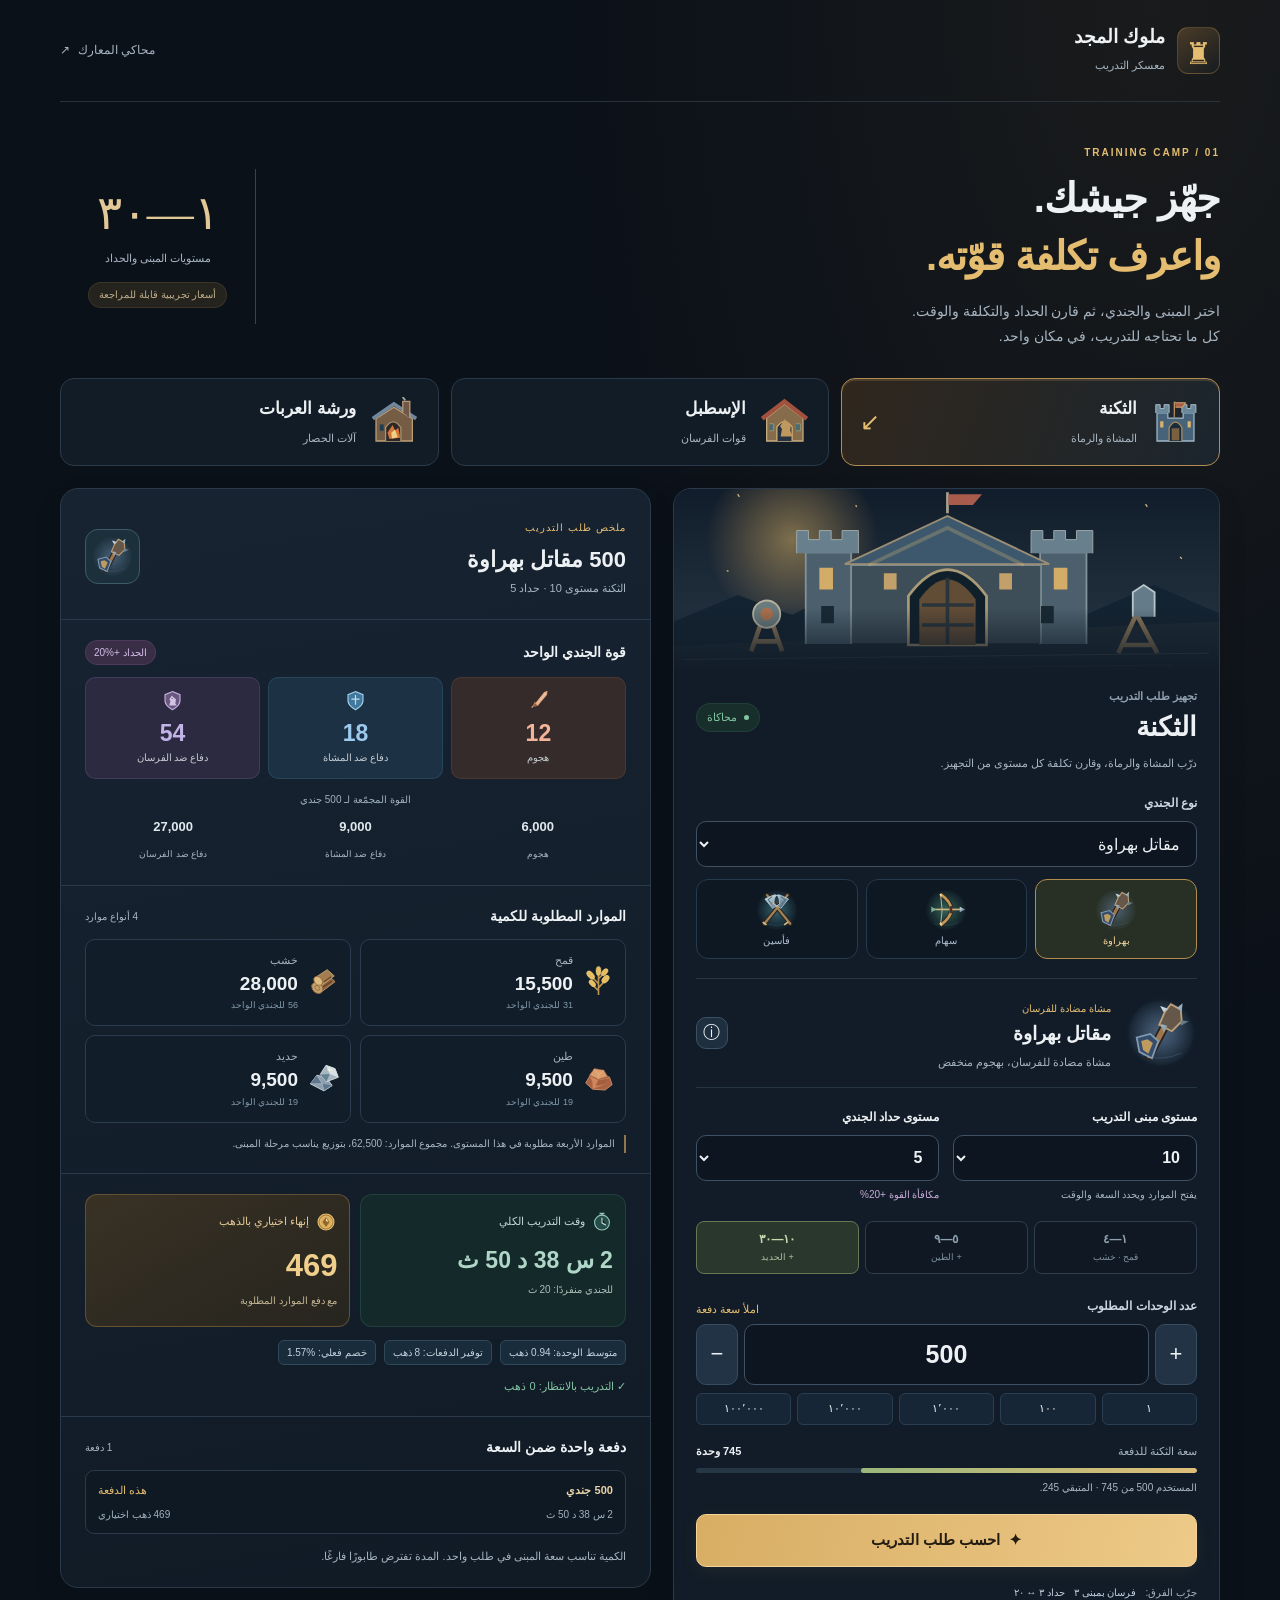
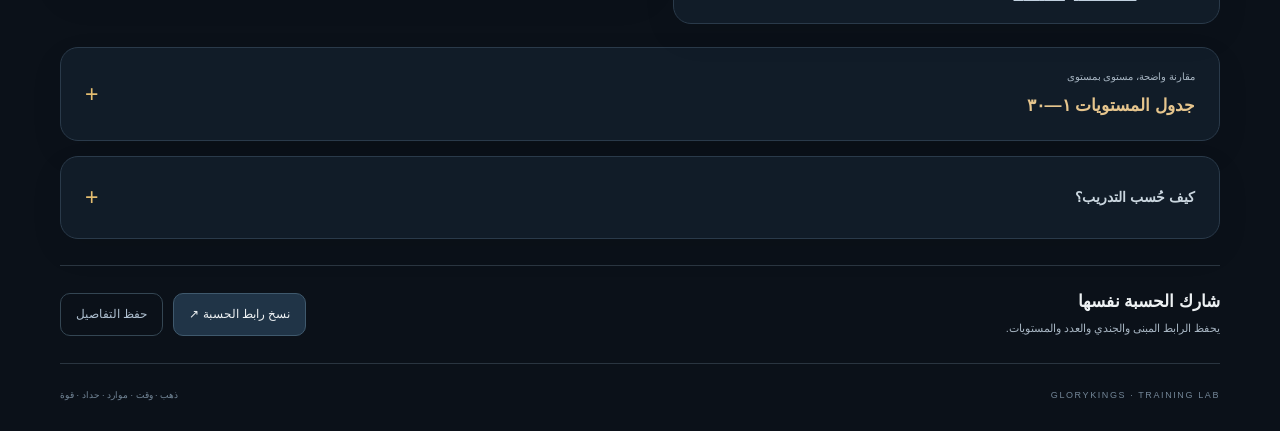
==== battle-simulator/training.html @ abd95b6d "feat(training): add standalone barracks stable and workshop simulator with resource eras" ====
<!doctype html>
<html lang="ar" dir="rtl">
<head>
<meta charset="utf-8">
<meta name="viewport" content="width=device-width, initial-scale=1, viewport-fit=cover">
<meta name="theme-color" content="#0b1119">
<meta name="description" content="محاكي تدريب ملوك المجد: الثكنة والإسطبل وورشة العربات، القوة والحداد والموارد والذهب والوقت والسعة من مستوى 1 إلى 30.">
<meta http-equiv="Content-Security-Policy" content="default-src 'self'; script-src 'self'; style-src 'self' 'unsafe-inline'; img-src 'self' data:; connect-src 'none'; object-src 'none'; base-uri 'none'; form-action 'none'">
<title>ملوك المجد | محاكي التدريب</title>
<link rel="stylesheet" href="training.css?v=20261118.t1">
</head>
<body>
<header class="topbar wrap"><a class="brand" href="./" aria-label="ملوك المجد، محاكي التدريب"><span class="brand-mark" aria-hidden="true">♜</span><span><b>ملوك المجد</b><small>معسكر التدريب</small></span></a><a class="battle-link" href="https://glorykings-battle-simulator.onrender.com/">محاكي المعارك <span aria-hidden="true">↗</span></a></header>
<main class="wrap">
<section class="intro"><div><p class="eyebrow">TRAINING CAMP / 01</p><h1>جهّز جيشك.<br><span>واعرف تكلفة قوّته.</span></h1><p class="intro-copy">اختر المبنى والجندي، ثم قارن الحداد والتكلفة والوقت.<br>كل ما تحتاجه للتدريب، في مكان واحد.</p></div><div class="intro-seal"><span>١—٣٠</span><small>مستويات المبنى والحداد</small><b class="proposal-badge">أسعار تجريبية قابلة للمراجعة</b></div></section>
<nav class="building-tabs" aria-label="مبنى التدريب"><button type="button" class="building-tab active" data-building="barracks" aria-pressed="true"><span class="building-icon" data-building-icon="barracks"></span><span><b>الثكنة</b><small>المشاة والرماة</small></span><span class="tab-arrow" aria-hidden="true">↙</span></button><button type="button" class="building-tab" data-building="stable" aria-pressed="false"><span class="building-icon" data-building-icon="stable"></span><span><b>الإسطبل</b><small>قوات الفرسان</small></span><span class="tab-arrow" aria-hidden="true">↙</span></button><button type="button" class="building-tab" data-building="workshop" aria-pressed="false"><span class="building-icon" data-building-icon="workshop"></span><span><b>ورشة العربات</b><small>آلات الحصار</small></span><span class="tab-arrow" aria-hidden="true">↙</span></button></nav>
<div class="training-layout">
<section class="panel setup-panel" aria-labelledby="setupTitle">
<div class="camp-scene" id="campScene" aria-hidden="true"></div>
<div class="panel-body"><div class="section-top"><div><p class="overline">تجهيز طلب التدريب</p><h2 id="setupTitle">الثكنة</h2></div><span class="camp-status"><i></i> محاكاة</span></div>
<p id="buildingNote" class="building-note"></p>
<label class="field-label" for="unitSelect">نوع الجندي</label><select id="unitSelect" aria-label="نوع الجندي"></select>
<div id="unitRoster" class="unit-roster" aria-label="وحدات المبنى"></div>
<div class="selected-unit"><div id="selectedUnitArt" class="unit-art"></div><div class="selected-unit-copy"><span id="unitCategory" class="unit-category"></span><h3 id="unitName"></h3><p id="unitRole"></p></div><button class="round-btn" id="unitDetails" type="button" aria-label="تفاصيل قوة الجندي">ⓘ</button></div>
<div class="level-inputs"><label>مستوى مبنى التدريب<select id="buildingLevel" aria-label="مستوى مبنى التدريب"></select><small>يفتح الموارد ويحدد السعة والوقت</small></label><label>مستوى حداد الجندي<select id="forgeLevel" aria-label="مستوى حداد الجندي"></select><small id="forgeBonusLabel">مكافأة القوة</small></label></div>
<div class="era-track" aria-label="مراحل موارد التدريب"><button type="button" data-level="4"><b>١—٤</b><span>قمح · خشب</span></button><button type="button" data-level="5"><b>٥—٩</b><span>+ الطين</span></button><button type="button" data-level="10"><b>١٠—٣٠</b><span>+ الحديد</span></button></div>
<div class="count-top"><label class="field-label" for="trainCount">عدد الوحدات المطلوب</label><button id="fillCapacity" class="text-btn" type="button">املأ سعة دفعة</button></div><div class="count-control"><button id="decreaseCount" type="button" aria-label="تقليل عدد الوحدات">−</button><input id="trainCount" type="text" inputmode="numeric" value="500" autocomplete="off" aria-label="عدد وحدات التدريب"><button id="increaseCount" type="button" aria-label="زيادة عدد الوحدات">+</button></div>
<div class="quantity-presets"><button type="button" data-count="1">١</button><button type="button" data-count="100">١٠٠</button><button type="button" data-count="1000">١٬٠٠٠</button><button type="button" data-count="10000">١٠٬٠٠٠</button><button type="button" data-count="100000">١٠٠٬٠٠٠</button></div>
<div class="capacity-summary" id="capacitySummary"></div>
<button id="calculateTraining" class="primary-btn" type="button"><span aria-hidden="true">✦</span> احسب طلب التدريب</button><p id="trainingError" class="error" role="alert" hidden></p>
<div class="try-row"><span>جرّب الفرق:</span><button id="cavalryExample" type="button">فرسان بمبنى ٣</button><button id="forgeExample" type="button">حداد ٣ ↔ ٢٠</button></div>
</div></section>
<section class="panel quote-panel" aria-label="نتيجة حسبة التدريب"><div id="quotePanel" aria-live="polite"></div></section>
</div>
<section class="panel levels-panel"><details id="allLevels"><summary><span><small>مقارنة واضحة، مستوى بمستوى</small><b>جدول المستويات ١—٣٠</b></span><span class="summary-plus" aria-hidden="true">+</span></summary><div class="level-content"><div class="level-settings"><label>محور المقارنة<select id="levelsAxis" aria-label="محور مقارنة المستويات"><option value="building">مستوى مبنى التدريب</option><option value="forge">مستوى حداد الجندي</option></select></label><p id="levelsContext"></p></div><p class="mini-note">افتح أي مستوى لتشاهد توزيع الموارد والقوة. العدد والنوع ثابتان للمقارنة.</p><div class="level-legend"><span>المستوى</span><span>الموارد الإجمالية</span><span>الذهب الاختياري</span></div><div id="levelsGrid"></div></div></details></section>
<section class="panel help-panel"><details><summary><span>كيف حُسب التدريب؟</span><span class="summary-plus" aria-hidden="true">+</span></summary><div class="help-content"><h3>الموارد تتبع مستوى المبنى</h3><p>مستويات ١–٤: قمح وخشب. مستويات ٥–٩: قمح وخشب وطين. مستويات ١٠–٣٠: الموارد الأربعة. ينطبق ذلك على كل القوات، بما فيها الفرسان وآلات الحصار.</p><p>الموارد التي لم تُفتح يُعاد توزيع قيمتها على الموارد المتاحة. لذلك فتح الطين أو الحديد يغيّر تركيبة التكلفة؛ ولا يجعل الجندي القديم مجانيًا في جزء من سعره.</p><h3>الحداد والقوة</h3><p>المستوى ١ هو الأساس. كل مستوى حداد تالٍ يضيف ٥ نقاط مئوية إلى الهجوم والدفاع. الموارد ترتفع بمعامل ٦٪ من الأساس، وجهد التدريب ٤٪ من الأساس لكل مستوى بعد الأول. قوة الهجوم والدفاع قيم منفصلة؛ لا نجمعها في رقم مضلل.</p><h3>الذهب والدفعات</h3><p>التدريب العادي لا يتطلب ذهبًا. الذهب المعروض لإنهاء المدة، مع دفع الموارد أيضًا. الخصم تدريجي داخل الدفعة: أول ١٠٠ بلا خصم، ثم ٢٪، ٥٪، ١٠٪، ١٥٪، وحتى ٢٠٪ في الشريحة الأخيرة. التقريب إلى أعلى يتم مرة لكل دفعة.</p><p>إذا تجاوز العدد سعة المبنى، تُقسم الكمية إلى دفعات متسلسلة. يحسب خصم كل دفعة بمفردها، ويجمع الوقت والذهب الفعلي لكل الدفعات. تقدير المدة يبدأ بطابور فارغ.</p><h3>السعة ومصدرها</h3><p>السعة هنا عدد الوحدات في دفعة التدريب، وليست الحد الأقصى لجيشك. استُخدم جدول المشروع السابق: أساس الثكنة ١٠٠، الإسطبل ١٥٠، الورشة ٧٥، بزيادة ×١٫٢٥ لكل مستوى مع حذف الكسر. تحتاج مطابقة مع بيانات اللعبة عند الاعتماد النهائي.</p><p>الإسطبل يُفتح عند قلعة ٣. شاشة الحسبة تفترض أن المبنى المختار متاح؛ مستوى مبنى التدريب نفسه هو الذي يحدد مواد هذا الطلب.</p><h3>حدود المقارنة</h3><p>هذا محاكي تدريب مستقل بأسعار تجريبية. لا يستهلك ذهبًا أو موارد فعلية، ولا يبدأ تدريبًا في حساب اللاعب. قوة الوحدات مأخوذة من نسخة محاكي المعارك الحالية.</p></div></details></section>
<section class="share-panel"><div><h2>شارك الحسبة نفسها</h2><p>يحفظ الرابط المبنى والجندي والعدد والمستويات.</p></div><div class="share-actions"><button id="shareTraining" type="button" class="secondary-btn">نسخ رابط الحسبة ↗</button><button id="downloadQuote" type="button" class="quiet-btn">حفظ التفاصيل</button></div><input id="shareOutput" type="text" readonly aria-label="رابط مشاركة حسبة التدريب" hidden></section>
</main>
<footer class="wrap footer"><span>GLORYKINGS · TRAINING LAB</span><span>ذهب · وقت · موارد · حداد · قوة</span></footer>
<dialog id="unitDialog" aria-labelledby="unitDialogTitle"><div class="dialog-head"><div><small>بطاقة القوة</small><h2 id="unitDialogTitle"></h2></div><button class="round-btn" data-close="unitDialog" aria-label="إغلاق تفاصيل الجندي">×</button></div><div id="unitDialogContent"></div></dialog>
<div id="toast" role="status" hidden></div><noscript>يلزم تفعيل JavaScript لتشغيل محاكي التدريب.</noscript>
<script type="module" src="training-ui.mjs?v=20261118.t1"></script>
</body></html>
---- battle-simulator/training.css ----
:root{color-scheme:dark;--bg:#0b1119;--panel:#111c28;--panel2:#162332;--line:#2a3a4a;--gold:#e4bd70;--gold2:#a57a3c;--text:#edf1f3;--muted:#a7b5c2;--green:#83c5a1;--red:#e99b85;--blue:#86b8e5;--purple:#c0a8e6;--radius:18px}*{box-sizing:border-box}html{scroll-behavior:smooth;scroll-padding-top:16px}body{margin:0;background:radial-gradient(ellipse at 90% 0,rgba(83,65,38,.2),transparent 36%),var(--bg);font-family:Tahoma,Arial,sans-serif;color:var(--text);font-size:15px;line-height:1.75;min-width:0}button,input,select{font:inherit}button,a,select,input{-webkit-tap-highlight-color:transparent}button{cursor:pointer}a{color:inherit;text-decoration:none}button{color:var(--text)}button:disabled{opacity:.45;cursor:default}button:focus-visible,a:focus-visible,summary:focus-visible{outline:2px solid var(--gold);outline-offset:4px}button,input,select{border-radius:10px}select,input{background:#0c1520;border:1px solid #405163;color:var(--text);min-height:46px;padding:8px 12px;max-width:100%;font-size:16px}select:focus,input:focus{outline:2px solid #cba56144;border-color:var(--gold)}input{font-variant-numeric:tabular-nums}select{width:100%;cursor:pointer}h1,h2,h3,p{margin:0}h1,h2,h3{line-height:1.45}bdi{font-variant-numeric:tabular-nums}svg{display:block;max-width:100%;height:auto}.wrap{width:min(1160px,calc(100% - 40px));margin-inline:auto}.topbar{display:flex;align-items:center;justify-content:space-between;padding-block:24px;border-bottom:1px solid #28323c;gap:12px}.brand{display:flex;align-items:center;gap:12px}.brand-mark{display:grid;place-items:center;width:43px;height:47px;border:1px solid #aa865259;background:linear-gradient(145deg,#4a3b27,#171c20);border-radius:11px;color:var(--gold);font-size:30px}.brand b{font-size:19px;display:block;line-height:1.4}.brand small{font-size:11px;color:var(--muted)}.battle-link{font-size:12px;color:var(--muted);display:flex;gap:8px;align-items:center}.battle-link:hover{color:var(--gold)}.intro{display:flex;justify-content:space-between;gap:30px;padding:42px 0 30px;align-items:center}.eyebrow,.overline{letter-spacing:2px;color:var(--gold);font-size:10px;font-weight:bold;direction:ltr;text-align:right}.intro h1{font-size:40px;font-weight:700;letter-spacing:-.9px;margin:8px 0 14px}.intro h1 span{color:var(--gold)}.intro-copy{font-size:14px;color:var(--muted)}.intro-seal{text-align:center;padding:16px 28px;border-inline-start:1px solid #4c402c}.intro-seal>span{display:block;font-size:47px;color:#e2c797;font-family:Georgia,serif;line-height:1.2}.intro-seal>small{display:block;color:var(--muted);font-size:11px;margin-top:8px}.proposal-badge{display:block;color:#bfac89;font-size:10px;font-weight:normal;background:#24231e;border:1px solid #66543b5c;border-radius:20px;padding:3px 10px;margin-top:14px}.building-tabs{display:grid;grid-template-columns:repeat(3,minmax(0,1fr));gap:12px;margin-bottom:22px}.building-tab{display:flex;text-align:right;align-items:center;gap:13px;padding:15px 18px;background:#111c27;border:1px solid var(--line);border-radius:14px;min-width:0;transition:background .15s,border-color .15s}.building-tab:hover{background:#1c2a37}.building-tab.active{background:linear-gradient(110deg,#30271d,#1b252e);border-color:#b18d52;box-shadow:inset 0 2px #c5a06330}.building-icon{width:51px;flex-shrink:0}.building-tab b{display:block;font-size:17px}.building-tab small{font-size:11px;color:var(--muted)}.tab-arrow{margin-inline-start:auto;color:var(--gold);font-size:24px;opacity:0}.active .tab-arrow{opacity:1}.training-layout{display:grid;grid-template-columns:minmax(0,1fr) minmax(0,1.08fr);gap:22px;align-items:start}.panel{border:1px solid var(--line);background:var(--panel);border-radius:var(--radius);overflow:hidden;min-width:0;box-shadow:0 12px 34px #00000012}.panel-body{padding:22px}.camp-scene{height:158px;position:relative;overflow:hidden;background:#182632}.camp-scene svg{width:100%;height:100%;object-fit:cover}.camp-scene:after{position:absolute;inset:0;content:'';background:linear-gradient(0deg,#111c28 0%,transparent 35%);pointer-events:none}.section-top{display:flex;align-items:center;justify-content:space-between;gap:10px;margin-top:-7px}.overline{direction:rtl;letter-spacing:0;font-size:11px;color:#91a0af}.section-top h2{font-size:27px;line-height:1.5}.camp-status{display:flex;align-items:center;gap:7px;font-size:11px;color:var(--green);background:#172e2b;border:1px solid #37625455;border-radius:20px;padding:4px 10px;white-space:nowrap}.camp-status i{width:5px;height:5px;border-radius:50%;background:var(--green)}.building-note{font-size:11px;color:var(--muted);margin:7px 0 20px}.field-label{display:block;font-size:12px;font-weight:bold;margin-bottom:7px;color:#cbd5df}.unit-roster{display:flex;gap:8px;flex-wrap:wrap;margin-top:12px}.unit-choice{flex:1;min-width:50px;background:#0e1823;border:1px solid #263a4c;padding:8px 6px;border-radius:12px;text-align:center}.unit-choice svg{height:44px;width:46px;margin:auto}.unit-choice span{font-size:10px;color:#adbdcc;display:block;white-space:nowrap}.unit-choice.active{background:#283026;border-color:#b28e4c}.unit-choice.active span{color:#f0d3a0}.selected-unit{display:flex;align-items:center;gap:14px;margin:19px 0;padding:15px 0;border-block:1px solid #263543}.unit-art{width:72px;flex-shrink:0;background:radial-gradient(circle,#38546b80,transparent 70%)}.selected-unit-copy{flex:1;min-width:0}.unit-category{font-size:10px;color:var(--gold)}.selected-unit h3{font-size:19px}.selected-unit p{font-size:11px;color:var(--muted);margin-top:5px}.round-btn{width:32px;height:32px;display:grid;place-items:center;padding:0;background:#1e3040;border:1px solid #3b5264;font-size:17px;flex-shrink:0}.level-inputs{display:grid;grid-template-columns:repeat(2,minmax(0,1fr));gap:14px}.level-inputs label{font-size:12px;font-weight:bold;min-width:0}.level-inputs select{margin-top:7px;font-weight:bold}.level-inputs small{display:block;font-size:10px;font-weight:normal;color:var(--muted);line-height:1.6;margin-top:6px}.level-inputs label:nth-child(2) small{color:#c9abd9}.era-track{display:grid;grid-template-columns:repeat(3,minmax(0,1fr));gap:6px;margin:18px 0 22px}.era-track button{border:1px solid #2c3d4b;background:#101923;padding:7px 3px;text-align:center;border-radius:8px}.era-track b{display:block;font-size:12px;color:#8ca0b0}.era-track span{display:block;font-size:9px;color:#7f93a3}.era-track .active{background:#29372d;border-color:#637955}.era-track .active b{color:#c4dbad}.era-track .active span{color:#abc3a2}.count-top{display:flex;align-items:center;justify-content:space-between;gap:7px}.text-btn{background:transparent;border:0;color:var(--gold);font-size:11px;padding:0}.count-control{display:grid;grid-template-columns:42px minmax(0,1fr) 42px;gap:6px;direction:ltr}.count-control button{background:#213345;border:1px solid #374d60;font-size:22px}.count-control input{text-align:center;font-size:25px;font-weight:bold;min-width:0;min-height:54px}.quantity-presets{display:grid;grid-template-columns:repeat(5,minmax(0,1fr));gap:6px;margin-top:8px}.quantity-presets button{background:#172637;border:1px solid #293e51;font-size:11px;padding:5px 2px;border-radius:6px}.capacity-summary{margin:17px 0 18px;font-size:11px;color:var(--muted)}.capacity-line{display:flex;align-items:center;justify-content:space-between;gap:10px;margin-bottom:7px}.capacity-line b{color:var(--text)}.capacity-bar{height:5px;background:#253644;border-radius:5px;overflow:hidden}.capacity-bar i{display:block;height:100%;background:linear-gradient(90deg,#9ab77c,#dfbe78);max-width:100%;border-radius:5px}.capacity-foot{font-size:10px;margin-top:6px;color:#a9b7c1}.capacity-foot.multi{color:#e6b47d}.primary-btn{background:linear-gradient(105deg,#d8ad64,#edca88);border:1px solid #f6d39a;color:#241c11;display:flex;align-items:center;justify-content:center;gap:9px;width:100%;padding:12px 10px;font-weight:bold;box-shadow:0 4px 18px #d5a85814}.primary-btn:hover{filter:brightness(1.08)}.try-row{display:flex;gap:9px;flex-wrap:wrap;font-size:10px;align-items:center;margin-top:17px;color:var(--muted)}.try-row button{background:transparent;border:0;color:#c1d0df;text-decoration:underline;text-underline-offset:4px;font-size:10px;padding:0}.error{border:1px solid #975140;background:#422b29;color:#ffc2ad;padding:10px;margin-top:14px;font-size:12px;border-radius:8px}.quote-panel{background:linear-gradient(170deg,#172331,#101b26)}.quote-heading{display:flex;align-items:center;justify-content:space-between;gap:12px;padding:24px 24px 20px;border-bottom:1px solid var(--line)}.quote-heading small{color:var(--gold);letter-spacing:1px;font-size:10px}.quote-heading h2{font-size:22px;margin:4px 0}.quote-heading p{font-size:11px;color:var(--muted)}.quote-number{display:grid;place-items:center;width:55px;height:55px;background:#1c303b;border:1px solid #3b5c67;border-radius:13px;flex-shrink:0}.quote-number svg{width:43px;height:43px}.quote-section{padding:20px 24px;border-bottom:1px solid var(--line)}.quote-section:last-child{border:0}.subheading{display:flex;justify-content:space-between;align-items:center;gap:10px;margin-bottom:12px}.subheading h3{font-size:14px}.subheading small{font-size:10px;color:var(--muted)}.forge-chip{font-size:10px;color:#d5bce9;border:1px solid #6f517f60;background:#392e45;padding:3px 8px;border-radius:20px;white-space:nowrap}.power-grid{display:grid;grid-template-columns:repeat(3,minmax(0,1fr));gap:8px}.power-tile{padding:11px 6px;border-radius:10px;text-align:center;background:#203041;border:1px solid #35506a55;min-width:0}.power-tile svg{width:23px;height:23px;margin:0 auto 5px}.power-tile.attack{background:#352b2a;border-color:#86564144;color:#f3b599}.power-tile.defense{background:#1c3143;border-color:#3c6d8b55;color:#9dcaed}.power-tile.cavalry{background:#2c2a40;border-color:#675e8b55;color:#c3b4e8}.power-tile strong{font-size:23px;display:block;line-height:1.4;word-break:normal;overflow-wrap:anywhere;direction:ltr}.power-tile span{font-size:10px;display:block;color:#c5cbd1}.power-total{display:grid;grid-template-columns:repeat(3,minmax(0,1fr));text-align:center;margin-top:8px;gap:6px}.power-total b{display:block;font-size:13px;color:#dfe8ec;direction:ltr;overflow-wrap:anywhere}.power-total span{font-size:9px;color:var(--muted)}.power-total-label{font-size:10px;text-align:center;color:#9fafbc;margin:12px 0 0}.resource-grid{display:grid;grid-template-columns:repeat(2,minmax(0,1fr));gap:9px}.resource-tile{display:flex;align-items:center;gap:9px;padding:11px 10px;background:#111d29;border:1px solid #2a3c4d;border-radius:10px;min-width:0}.resource-tile svg{width:33px;height:33px;flex-shrink:0}.resource-tile .resource-data{min-width:0;flex:1}.resource-tile span{font-size:11px;display:block;color:var(--muted)}.resource-tile strong{display:block;direction:ltr;text-align:right;font-size:19px;line-height:1.5;overflow-wrap:anywhere}.resource-tile small{display:block;color:#8399aa;font-size:9px}.era-note{font-size:10px;color:var(--muted);margin:12px 0 0;padding-inline-start:9px;border-inline-start:2px solid #92764d;line-height:1.8}.cost-highlight{display:grid;grid-template-columns:repeat(2,minmax(0,1fr));gap:10px}.time-cost,.gold-cost{padding:16px 12px;border-radius:12px;background:#142a2a;border:1px solid #3d6e6055;min-width:0}.gold-cost{background:linear-gradient(150deg,#393124,#26251f);border-color:#98774680}.cost-icon{display:flex;gap:6px;align-items:center;font-size:11px;color:#bfd6d1}.gold-cost .cost-icon{color:#e3c996}.cost-icon svg{width:22px;height:22px;flex-shrink:0}.cost-highlight strong{font-size:23px;display:block;line-height:1.4;margin:11px 0 5px;color:#b0d6c7;overflow-wrap:anywhere}.gold-cost strong{font-size:31px;color:#f0ce8b;direction:ltr;text-align:right}.cost-highlight small{display:block;font-size:10px;color:#aabbb5}.gold-cost small{color:#c4b695}.gold-explain{display:flex;gap:8px;flex-wrap:wrap;margin-top:13px;font-size:10px}.gold-explain span{background:#192c3b;border:1px solid #304958;padding:3px 8px;border-radius:6px;color:#c1d3dd}.free-line{font-size:11px;color:var(--green);margin-top:12px}.mini-note{font-size:11px;color:var(--muted);line-height:1.85}.batch-list{display:grid;gap:8px}.batch-row{display:grid;grid-template-columns:1fr auto;gap:6px 12px;padding:10px 12px;background:#0f1923;border:1px solid #2a3a4a;border-radius:9px;font-size:11px}.batch-row b{color:#e9d3a9}.batch-row .batch-meta{grid-column:1/-1;display:flex;justify-content:space-between;gap:10px;color:#9fb1bf;font-size:10px}.batch-number{color:var(--gold)}.empty-quote{padding:40px 20px;text-align:center;color:var(--muted)}.empty-quote strong{display:block;color:#eed4a1;font-size:18px;margin-bottom:10px}.levels-panel{margin-top:23px}details>summary{cursor:pointer;list-style:none;display:flex;align-items:center;justify-content:space-between;gap:12px;padding:20px 24px;font-weight:bold;font-size:16px}summary::-webkit-details-marker{display:none}summary small{display:block;color:var(--muted);font-size:10px;font-weight:normal;margin-bottom:5px}summary b{display:block;color:#e6c58d;font-size:17px}.summary-plus{font-size:23px;font-weight:normal;color:var(--gold)}details[open]>summary>.summary-plus{transform:rotate(45deg)}.level-content{padding:0 24px 24px}.level-settings{display:flex;gap:18px;align-items:center;padding:5px 0 15px}.level-settings label{font-size:11px;min-width:170px}.level-settings select{margin-top:6px}.level-settings p{font-size:11px;color:var(--muted);line-height:1.9}.level-legend{display:grid;grid-template-columns:1fr 1fr 1fr;font-size:10px;color:#a4b5c5;padding:16px 12px 8px;text-align:center}.level-legend span:first-child{text-align:right}.level-row{background:#0e1924;border:1px solid #273c50;border-radius:9px;margin-top:6px;overflow:hidden}.level-row.current-level{border-color:#957647;background:#222820}.level-row>summary{display:grid;grid-template-columns:1fr 1fr 1fr;padding:11px 12px;font-size:12px;gap:7px;text-align:center}.level-row>summary>span:first-child{text-align:right}.level-row .level-tag{display:inline-grid;place-items:center;width:28px;height:28px;background:#22374a;border:1px solid #34536a;border-radius:7px;font-size:12px;color:#d3e3ed;margin-inline-end:7px;direction:ltr}.level-row.current-level .level-tag{background:#51432e;border-color:#9a7a46;color:#f1d29b}.level-row .row-total{direction:ltr}.level-row .row-gold{color:var(--gold);direction:ltr}.level-row .level-mini{font-size:9px;color:var(--muted);font-weight:normal}.level-row-body{padding:0 12px 13px;border-top:1px solid #263c4b}.level-row-body .resource-grid{margin-top:12px;grid-template-columns:repeat(4,minmax(0,1fr));gap:6px}.level-row-body .resource-tile{display:block;text-align:center;padding:8px 3px}.level-row-body .resource-tile svg{width:23px;height:23px;margin:auto}.level-row-body .resource-tile strong{text-align:center;font-size:12px}.level-row-body .resource-tile span{font-size:9px}.level-row-body .resource-tile small{display:none}.row-facts{display:grid;grid-template-columns:repeat(2,minmax(0,1fr));gap:8px;margin-top:12px;font-size:10px;color:#a9bcc9}.row-facts b{display:block;color:#dde7ed;font-size:12px;overflow-wrap:anywhere}.row-power{display:flex;justify-content:space-between;gap:8px;font-size:10px;color:#c5cddd;padding-top:12px;margin-top:12px;border-top:1px solid #263b4b}.row-power b{color:#eacb96}.help-panel{margin-top:15px}.help-panel>details>summary{font-size:14px;color:#cad6df}.help-content{padding:0 24px 24px;display:grid;gap:8px}.help-content h3{font-size:13px;color:#e1c48f;margin-top:8px}.help-content p{font-size:12px;color:var(--muted);line-height:1.95}.share-panel{display:flex;align-items:center;justify-content:space-between;gap:18px;flex-wrap:wrap;margin-top:26px;padding:24px 0;border-block:1px solid #2a3540}.share-panel h2{font-size:17px}.share-panel p{font-size:11px;color:var(--muted);margin-top:5px}.share-actions{display:flex;gap:10px}.secondary-btn,.quiet-btn{background:#203447;border:1px solid #3f596d;font-size:12px;padding:10px 15px}.quiet-btn{background:transparent;color:#aebfcf;border-color:#344653}.share-panel input{width:100%;direction:ltr;font-size:12px}.footer{display:flex;justify-content:space-between;gap:20px;padding:24px 0 28px;color:#738697;font-size:9px}.footer span:first-child{letter-spacing:1.6px}dialog{background:#111e2c;color:var(--text);border:1px solid #476070;border-radius:18px;width:min(490px,calc(100% - 24px));padding:20px;max-height:calc(100dvh - 40px);overflow:auto}dialog::backdrop{background:#03070cbb;backdrop-filter:blur(5px)}.dialog-head{display:flex;justify-content:space-between;gap:12px;align-items:center;padding-bottom:16px;margin-bottom:18px;border-bottom:1px solid var(--line)}.dialog-head small{color:var(--gold);font-size:11px}.dialog-head h2{font-size:22px}.dialog-unit-art{width:110px;margin:0 auto 15px}.dialog-meta{text-align:center;color:var(--muted);font-size:12px;margin-bottom:15px}.dialog-stats{width:100%;border-collapse:collapse;font-size:12px;margin:15px 0}.dialog-stats th,.dialog-stats td{padding:9px 5px;border-bottom:1px solid #2c4052;text-align:center}.dialog-stats th:first-child,.dialog-stats td:first-child{text-align:right}.dialog-stats th{color:var(--gold);font-size:10px}.dialog-stats td{color:#e1e9ef}.dialog-explain{font-size:11px;color:var(--muted);line-height:1.9}.dialog-section-title{font-size:13px;color:#dfc48e;margin:18px 0 10px}#toast{position:fixed;bottom:22px;left:50%;transform:translateX(-50%);background:#e4c58c;color:#271f12;border:1px solid #ffe1ab;padding:10px 18px;border-radius:9px;box-shadow:0 8px 30px #0008;font-size:13px;z-index:20;max-width:calc(100% - 30px);text-align:center} [hidden]{display:none!important}@media(min-width:900px){.quote-panel{position:sticky;top:20px}.camp-scene{height:183px}.level-row-body .resource-grid{max-width:600px}.row-facts{grid-template-columns:repeat(4,minmax(0,1fr))}}@media(max-width:760px){.wrap{width:calc(100% - 28px)}.intro{padding-top:29px;gap:15px}.intro h1{font-size:32px}.intro-copy{font-size:12px}.intro-seal{padding:10px 14px}.intro-seal>span{font-size:35px}.intro-seal>small{font-size:9px}.proposal-badge{font-size:9px;max-width:145px}.building-tab{padding:12px 9px;gap:7px}.building-icon{width:36px}.building-tab b{font-size:13px}.building-tab small{font-size:9px}.tab-arrow{display:none}.building-tabs{gap:8px}.training-layout{gap:18px}.panel-body{padding:18px}.quote-heading,.quote-section{padding:18px}.quote-heading h2{font-size:20px}.cost-highlight strong{font-size:19px}.gold-cost strong{font-size:27px}.level-settings{align-items:start}.footer{font-size:8px}}@media(max-width:620px){.training-layout{grid-template-columns:1fr}.intro h1{font-size:31px}.intro-seal{display:none}.intro{padding-bottom:24px}.intro-copy br{display:none}.building-tabs{gap:6px}.building-tab{padding:10px 4px;display:block;text-align:center;border-radius:12px}.building-icon{display:block;width:45px;margin:0 auto 6px}.building-tab b{font-size:13px;white-space:nowrap}.building-tab small{font-size:9px}.topbar{padding-block:17px}.brand b{font-size:17px}.brand small{font-size:10px}.battle-link{font-size:10px;gap:4px}.brand-mark{width:36px;height:40px;font-size:26px}.brand{gap:9px}.camp-scene{height:135px}.section-top h2{font-size:25px}.unit-art{width:64px}.selected-unit h3{font-size:18px}.level-inputs{gap:10px}.quote-heading{padding:19px}.quote-section{padding:19px}.quote-heading h2{font-size:21px}.power-tile strong{font-size:24px}.resource-tile strong{font-size:21px}.cost-highlight strong{font-size:21px}.gold-cost strong{font-size:31px}.level-content{padding:0 14px 16px}details>summary{padding:18px}.level-settings{display:block}.level-settings p{margin-top:10px}.level-legend{font-size:9px}.level-row>summary{font-size:11px}.level-row .level-tag{margin-inline-end:4px;width:26px}.level-row .level-mini{font-size:8px}.share-panel{display:block;padding:20px 0}.share-actions{margin-top:15px}.share-actions button{flex:1;font-size:11px;padding:10px 6px}.share-panel input{margin-top:12px}.footer{display:block;text-align:center}.footer span{display:block;margin-bottom:6px}.help-content{padding:0 18px 18px}.help-content p{font-size:11px}.power-total b{font-size:12px}.resource-grid{gap:8px}}@media(max-width:350px){.wrap{width:calc(100% - 20px)}.panel-body,.quote-heading,.quote-section{padding:15px}.intro h1{font-size:29px}.building-tab b{font-size:12px}.building-tab small{font-size:8px}.unit-choice svg{height:37px;width:40px}.unit-choice span{font-size:9px}.unit-roster{gap:5px}.selected-unit{gap:9px}.selected-unit h3{font-size:16px}.selected-unit p{font-size:10px}.unit-art{width:55px}.level-inputs label{font-size:11px}.count-top .field-label{font-size:11px}.resource-tile{padding:9px 7px;gap:7px}.resource-tile svg{width:27px;height:27px}.resource-tile strong{font-size:18px}.power-tile strong{font-size:21px}.power-tile span{font-size:9px}.cost-highlight{gap:7px}.time-cost,.gold-cost{padding:12px 9px}.cost-icon{font-size:10px}.cost-highlight strong{font-size:18px}.gold-cost strong{font-size:27px}.level-row-body .resource-grid{gap:4px}.level-row-body .resource-tile strong{font-size:10px}.row-power{font-size:9px}.batch-row{font-size:10px}.brand b{font-size:15px}.battle-link{font-size:9px}}@media(prefers-reduced-motion:reduce){html{scroll-behavior:auto}*{transition:none!important}}@media print{body{background:#fff;color:#111}.topbar,.intro,.building-tabs,.setup-panel,.levels-panel,.help-panel,.share-panel,.footer{display:none}.training-layout{display:block}.panel,.quote-panel{background:#fff;border:1px solid #ddd;box-shadow:none}.quote-panel{position:static}.quote-section,.quote-heading{color:#111}.power-tile,.resource-tile,.time-cost,.gold-cost{background:#fafafa;color:#111;border-color:#ddd}.power-tile strong,.resource-tile strong,.cost-highlight strong,.power-total b{color:#111}.wrap{width:100%}}
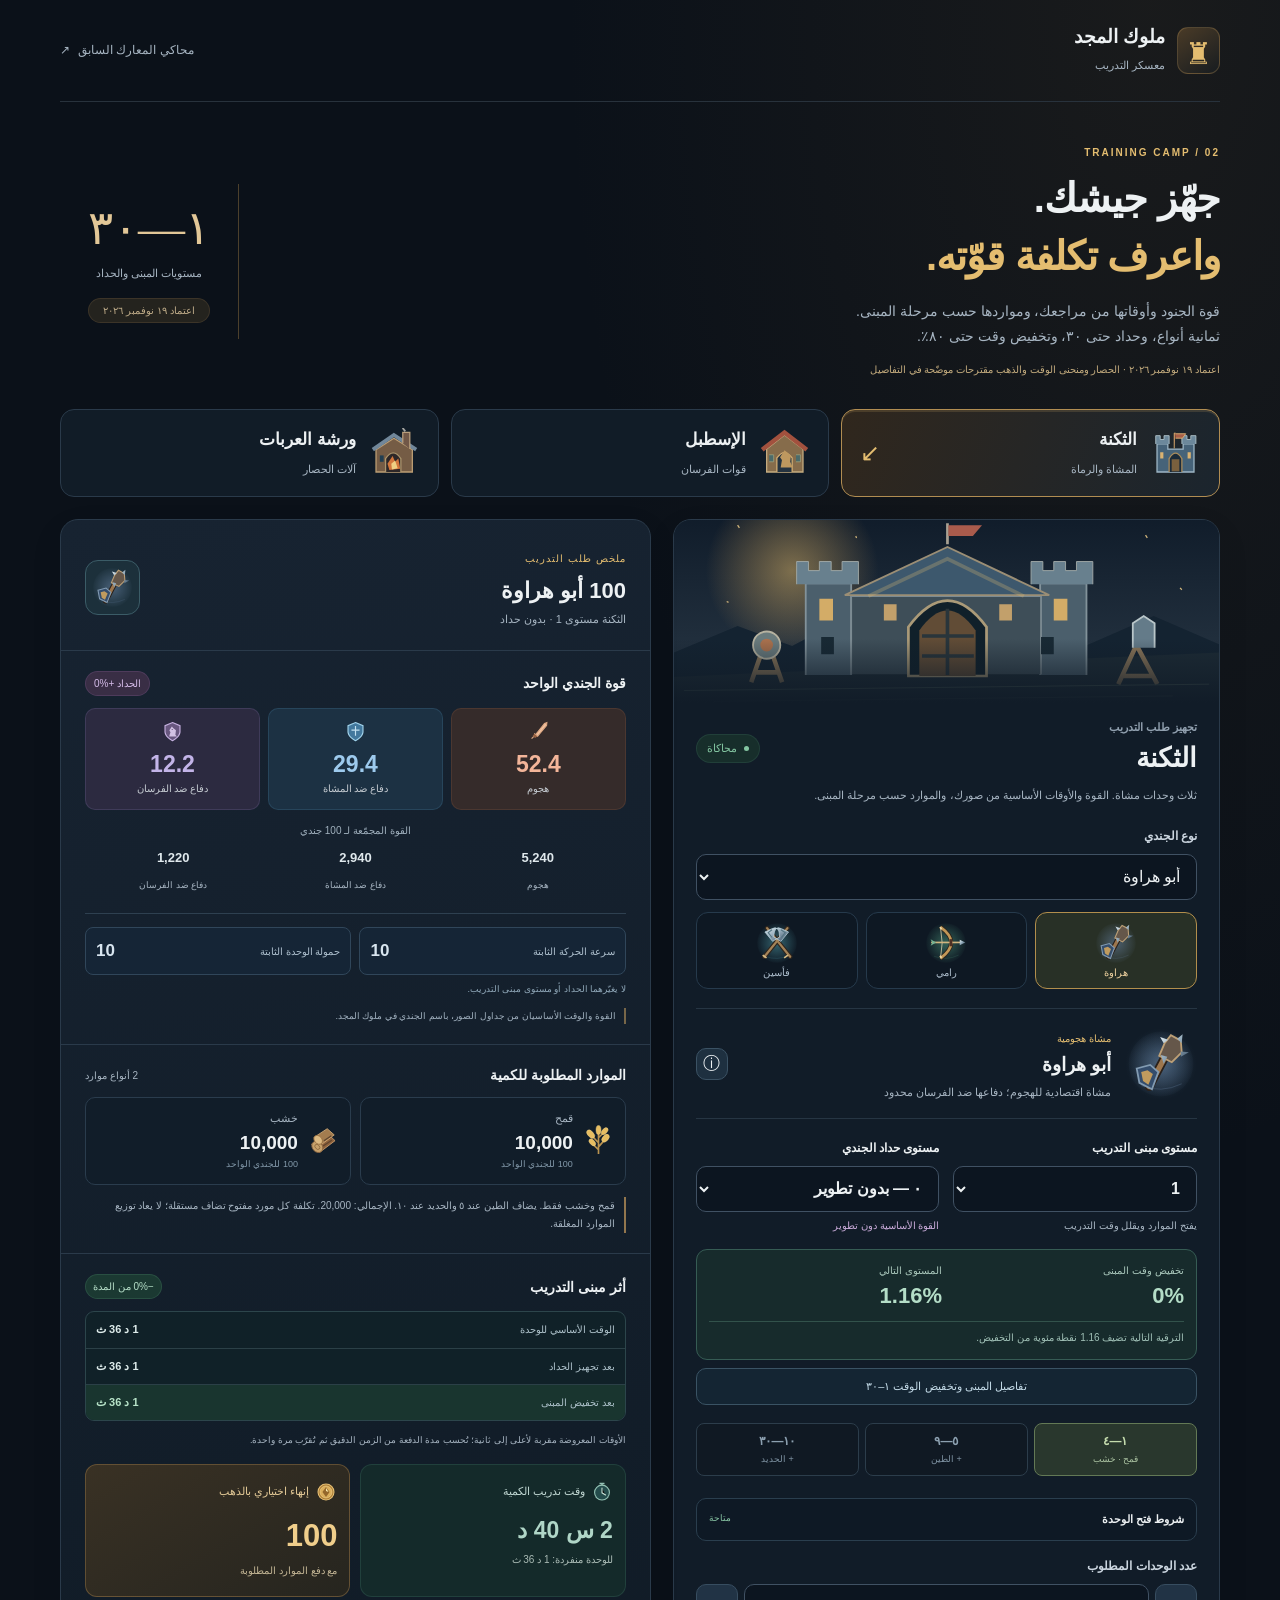
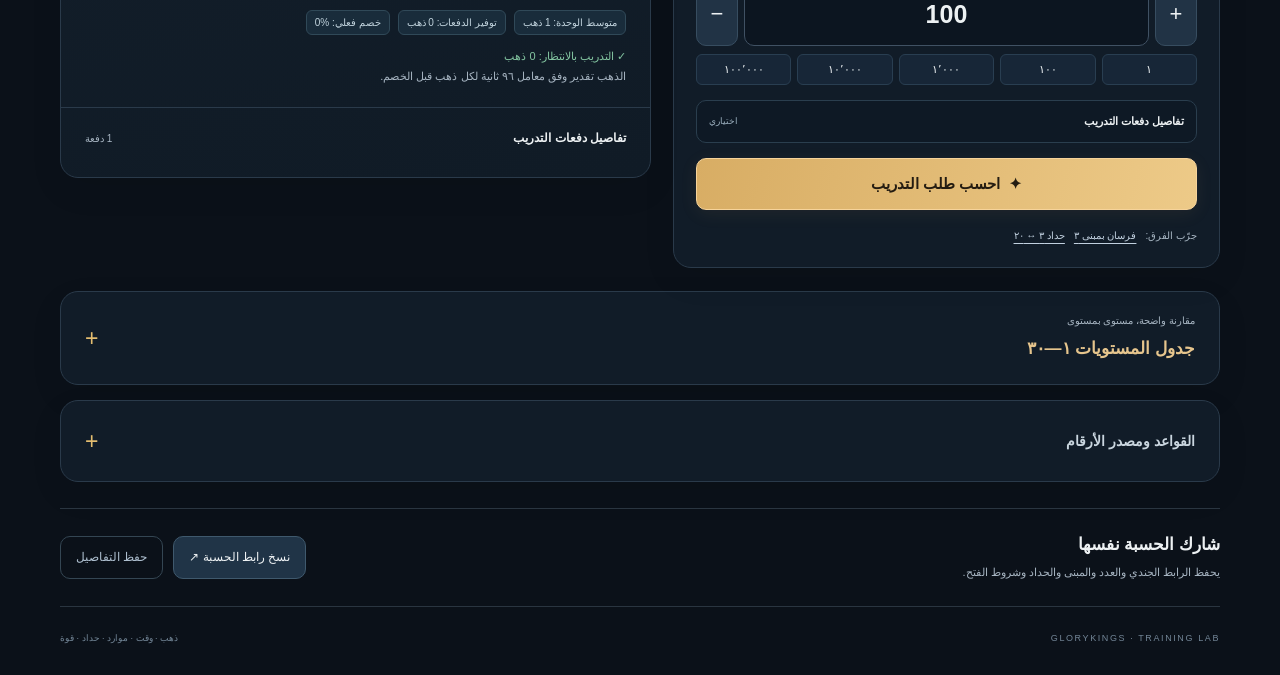
==== commit e4385aee: "feat(training): apply approved eight-unit roster resource gates and 80 percent timing curve" ====
--- a/battle-simulator/training.html
+++ b/battle-simulator/training.html
@@ -7,12 +7,12 @@
 <meta name="description" content="محاكي تدريب ملوك المجد: الثكنة والإسطبل وورشة العربات، القوة والحداد والموارد والذهب والوقت والسعة من مستوى 1 إلى 30.">
 <meta http-equiv="Content-Security-Policy" content="default-src 'self'; script-src 'self'; style-src 'self' 'unsafe-inline'; img-src 'self' data:; connect-src 'none'; object-src 'none'; base-uri 'none'; form-action 'none'">
 <title>ملوك المجد | محاكي التدريب</title>
-<link rel="stylesheet" href="training.css?v=20261118.t1">
+<link rel="stylesheet" href="training.css?v=20261119.t2">
 </head>
 <body>
-<header class="topbar wrap"><a class="brand" href="./" aria-label="ملوك المجد، محاكي التدريب"><span class="brand-mark" aria-hidden="true">♜</span><span><b>ملوك المجد</b><small>معسكر التدريب</small></span></a><a class="battle-link" href="https://glorykings-battle-simulator.onrender.com/">محاكي المعارك <span aria-hidden="true">↗</span></a></header>
+<header class="topbar wrap"><a class="brand" href="./" aria-label="ملوك المجد، محاكي التدريب"><span class="brand-mark" aria-hidden="true">♜</span><span><b>ملوك المجد</b><small>معسكر التدريب</small></span></a><a class="battle-link" href="https://glorykings-battle-simulator.onrender.com/">محاكي المعارك السابق <span aria-hidden="true">↗</span></a></header>
 <main class="wrap">
-<section class="intro"><div><p class="eyebrow">TRAINING CAMP / 01</p><h1>جهّز جيشك.<br><span>واعرف تكلفة قوّته.</span></h1><p class="intro-copy">اختر المبنى والجندي، ثم قارن الحداد والتكلفة والوقت.<br>كل ما تحتاجه للتدريب، في مكان واحد.</p></div><div class="intro-seal"><span>١—٣٠</span><small>مستويات المبنى والحداد</small><b class="proposal-badge">أسعار تجريبية قابلة للمراجعة</b></div></section>
+<section class="intro"><div><p class="eyebrow">TRAINING CAMP / 02</p><h1>جهّز جيشك.<br><span>واعرف تكلفة قوّته.</span></h1><p class="intro-copy">قوة الجنود وأوقاتها من مراجعك، ومواردها حسب مرحلة المبنى.<br>ثمانية أنواع، وحداد حتى ٣٠، وتخفيض وقت حتى ٨٠٪.</p><p class="release-note">اعتماد ١٩ نوفمبر ٢٠٢٦ · الحصار ومنحنى الوقت والذهب مقترحات موضّحة في التفاصيل</p></div><div class="intro-seal"><span>١—٣٠</span><small>مستويات المبنى والحداد</small><b class="proposal-badge">اعتماد ١٩ نوفمبر ٢٠٢٦</b></div></section>
 <nav class="building-tabs" aria-label="مبنى التدريب"><button type="button" class="building-tab active" data-building="barracks" aria-pressed="true"><span class="building-icon" data-building-icon="barracks"></span><span><b>الثكنة</b><small>المشاة والرماة</small></span><span class="tab-arrow" aria-hidden="true">↙</span></button><button type="button" class="building-tab" data-building="stable" aria-pressed="false"><span class="building-icon" data-building-icon="stable"></span><span><b>الإسطبل</b><small>قوات الفرسان</small></span><span class="tab-arrow" aria-hidden="true">↙</span></button><button type="button" class="building-tab" data-building="workshop" aria-pressed="false"><span class="building-icon" data-building-icon="workshop"></span><span><b>ورشة العربات</b><small>آلات الحصار</small></span><span class="tab-arrow" aria-hidden="true">↙</span></button></nav>
 <div class="training-layout">
 <section class="panel setup-panel" aria-labelledby="setupTitle">
@@ -21,23 +21,25 @@
 <p id="buildingNote" class="building-note"></p>
 <label class="field-label" for="unitSelect">نوع الجندي</label><select id="unitSelect" aria-label="نوع الجندي"></select>
 <div id="unitRoster" class="unit-roster" aria-label="وحدات المبنى"></div>
-<div class="selected-unit"><div id="selectedUnitArt" class="unit-art"></div><div class="selected-unit-copy"><span id="unitCategory" class="unit-category"></span><h3 id="unitName"></h3><p id="unitRole"></p></div><button class="round-btn" id="unitDetails" type="button" aria-label="تفاصيل قوة الجندي">ⓘ</button></div>
-<div class="level-inputs"><label>مستوى مبنى التدريب<select id="buildingLevel" aria-label="مستوى مبنى التدريب"></select><small>يفتح الموارد ويحدد السعة والوقت</small></label><label>مستوى حداد الجندي<select id="forgeLevel" aria-label="مستوى حداد الجندي"></select><small id="forgeBonusLabel">مكافأة القوة</small></label></div>
+<div class="selected-unit"><button id="selectedUnitArt" class="unit-art art-button" type="button" aria-label="فتح بطاقة الجندي"></button><div class="selected-unit-copy"><span id="unitCategory" class="unit-category"></span><h3 id="unitName"></h3><p id="unitRole"></p></div><button class="round-btn" id="unitDetails" type="button" aria-label="تفاصيل قوة الجندي">ⓘ</button></div>
+<div class="level-inputs"><label>مستوى مبنى التدريب<select id="buildingLevel" aria-label="مستوى مبنى التدريب"></select><small>يفتح الموارد ويقلل وقت التدريب</small></label><label>مستوى حداد الجندي<select id="forgeLevel" aria-label="مستوى حداد الجندي"></select><small id="forgeBonusLabel">مكافأة القوة</small></label></div><div id="buildingTimeSummary" class="building-time-summary"></div><button id="buildingDetails" class="building-detail-btn" type="button">تفاصيل المبنى وتخفيض الوقت ١–٣٠</button>
 <div class="era-track" aria-label="مراحل موارد التدريب"><button type="button" data-level="4"><b>١—٤</b><span>قمح · خشب</span></button><button type="button" data-level="5"><b>٥—٩</b><span>+ الطين</span></button><button type="button" data-level="10"><b>١٠—٣٠</b><span>+ الحديد</span></button></div>
-<div class="count-top"><label class="field-label" for="trainCount">عدد الوحدات المطلوب</label><button id="fillCapacity" class="text-btn" type="button">املأ سعة دفعة</button></div><div class="count-control"><button id="decreaseCount" type="button" aria-label="تقليل عدد الوحدات">−</button><input id="trainCount" type="text" inputmode="numeric" value="500" autocomplete="off" aria-label="عدد وحدات التدريب"><button id="increaseCount" type="button" aria-label="زيادة عدد الوحدات">+</button></div>
+<details class="unlock-options"><summary>شروط فتح الوحدة <span id="unlockSummary"></span></summary><div class="unlock-options-body"><div class="level-inputs"><label>مستوى القلعة<select id="castleLevel" aria-label="مستوى القلعة"></select></label><label>مستوى قصر الأبطال<select id="heroPalaceLevel" aria-label="مستوى قصر الأبطال"></select></label></div><p class="mini-note">فتح الوحدة منفصل عن مرحلة موارد مبنى التدريب. يمكن معاينة تكلفة الوحدة المغلقة دون اعتبارها متاحة للتدريب.</p><div id="unlockStatus"></div></div></details>
+<div class="count-top"><label class="field-label" for="trainCount">عدد الوحدات المطلوب</label></div><div class="count-control"><button id="decreaseCount" type="button" aria-label="تقليل عدد الوحدات">−</button><input id="trainCount" type="text" inputmode="numeric" value="500" autocomplete="off" aria-label="عدد وحدات التدريب"><button id="increaseCount" type="button" aria-label="زيادة عدد الوحدات">+</button></div>
 <div class="quantity-presets"><button type="button" data-count="1">١</button><button type="button" data-count="100">١٠٠</button><button type="button" data-count="1000">١٬٠٠٠</button><button type="button" data-count="10000">١٠٬٠٠٠</button><button type="button" data-count="100000">١٠٠٬٠٠٠</button></div>
-<div class="capacity-summary" id="capacitySummary"></div>
+<details class="capacity-options"><summary>تفاصيل دفعات التدريب <span>اختياري</span></summary><div class="capacity-summary" id="capacitySummary"></div><button id="fillCapacity" class="text-btn" type="button">املأ سعة دفعة</button><p class="mini-note">سعة طابور المحاكي السابقة؛ لا نستخدم سعة السكان أو صيانة القمح الموجودة في الصور.</p></details>
 <button id="calculateTraining" class="primary-btn" type="button"><span aria-hidden="true">✦</span> احسب طلب التدريب</button><p id="trainingError" class="error" role="alert" hidden></p>
 <div class="try-row"><span>جرّب الفرق:</span><button id="cavalryExample" type="button">فرسان بمبنى ٣</button><button id="forgeExample" type="button">حداد ٣ ↔ ٢٠</button></div>
 </div></section>
 <section class="panel quote-panel" aria-label="نتيجة حسبة التدريب"><div id="quotePanel" aria-live="polite"></div></section>
 </div>
 <section class="panel levels-panel"><details id="allLevels"><summary><span><small>مقارنة واضحة، مستوى بمستوى</small><b>جدول المستويات ١—٣٠</b></span><span class="summary-plus" aria-hidden="true">+</span></summary><div class="level-content"><div class="level-settings"><label>محور المقارنة<select id="levelsAxis" aria-label="محور مقارنة المستويات"><option value="building">مستوى مبنى التدريب</option><option value="forge">مستوى حداد الجندي</option></select></label><p id="levelsContext"></p></div><p class="mini-note">افتح أي مستوى لتشاهد توزيع الموارد والقوة. العدد والنوع ثابتان للمقارنة.</p><div class="level-legend"><span>المستوى</span><span>الموارد الإجمالية</span><span>الذهب الاختياري</span></div><div id="levelsGrid"></div></div></details></section>
-<section class="panel help-panel"><details><summary><span>كيف حُسب التدريب؟</span><span class="summary-plus" aria-hidden="true">+</span></summary><div class="help-content"><h3>الموارد تتبع مستوى المبنى</h3><p>مستويات ١–٤: قمح وخشب. مستويات ٥–٩: قمح وخشب وطين. مستويات ١٠–٣٠: الموارد الأربعة. ينطبق ذلك على كل القوات، بما فيها الفرسان وآلات الحصار.</p><p>الموارد التي لم تُفتح يُعاد توزيع قيمتها على الموارد المتاحة. لذلك فتح الطين أو الحديد يغيّر تركيبة التكلفة؛ ولا يجعل الجندي القديم مجانيًا في جزء من سعره.</p><h3>الحداد والقوة</h3><p>المستوى ١ هو الأساس. كل مستوى حداد تالٍ يضيف ٥ نقاط مئوية إلى الهجوم والدفاع. الموارد ترتفع بمعامل ٦٪ من الأساس، وجهد التدريب ٤٪ من الأساس لكل مستوى بعد الأول. قوة الهجوم والدفاع قيم منفصلة؛ لا نجمعها في رقم مضلل.</p><h3>الذهب والدفعات</h3><p>التدريب العادي لا يتطلب ذهبًا. الذهب المعروض لإنهاء المدة، مع دفع الموارد أيضًا. الخصم تدريجي داخل الدفعة: أول ١٠٠ بلا خصم، ثم ٢٪، ٥٪، ١٠٪، ١٥٪، وحتى ٢٠٪ في الشريحة الأخيرة. التقريب إلى أعلى يتم مرة لكل دفعة.</p><p>إذا تجاوز العدد سعة المبنى، تُقسم الكمية إلى دفعات متسلسلة. يحسب خصم كل دفعة بمفردها، ويجمع الوقت والذهب الفعلي لكل الدفعات. تقدير المدة يبدأ بطابور فارغ.</p><h3>السعة ومصدرها</h3><p>السعة هنا عدد الوحدات في دفعة التدريب، وليست الحد الأقصى لجيشك. استُخدم جدول المشروع السابق: أساس الثكنة ١٠٠، الإسطبل ١٥٠، الورشة ٧٥، بزيادة ×١٫٢٥ لكل مستوى مع حذف الكسر. تحتاج مطابقة مع بيانات اللعبة عند الاعتماد النهائي.</p><p>الإسطبل يُفتح عند قلعة ٣. شاشة الحسبة تفترض أن المبنى المختار متاح؛ مستوى مبنى التدريب نفسه هو الذي يحدد مواد هذا الطلب.</p><h3>حدود المقارنة</h3><p>هذا محاكي تدريب مستقل بأسعار تجريبية. لا يستهلك ذهبًا أو موارد فعلية، ولا يبدأ تدريبًا في حساب اللاعب. قوة الوحدات مأخوذة من نسخة محاكي المعارك الحالية.</p></div></details></section>
-<section class="share-panel"><div><h2>شارك الحسبة نفسها</h2><p>يحفظ الرابط المبنى والجندي والعدد والمستويات.</p></div><div class="share-actions"><button id="shareTraining" type="button" class="secondary-btn">نسخ رابط الحسبة ↗</button><button id="downloadQuote" type="button" class="quiet-btn">حفظ التفاصيل</button></div><input id="shareOutput" type="text" readonly aria-label="رابط مشاركة حسبة التدريب" hidden></section>
+<section class="panel help-panel"><details><summary><span>القواعد ومصدر الأرقام</span><span class="summary-plus" aria-hidden="true">+</span></summary><div class="help-content"><h3>تكلفة الموارد تتراكم عند فتحها</h3><p>مبنى ١–٤: قمح وخشب. مبنى ٥–٩: يضاف الطين. مبنى ١٠–٣٠: يضاف الحديد. القمح والخشب لا ينقصان عند فتح مورد جديد؛ السعر المحدد لكل منهما مستقل.</p><p>قراءة الأرقام: «١٠٠ قمح وخشب» تعني ١٠٠ قمح و١٠٠ خشب. قاعدة الحديد عند ١٠ مطبقة على الجميع، بما فيها فارس الجمل؛ ذكر الحديد عند فتحه في ٧ يتعارض معها، لذلك تبقى قاعدة الموارد العامة هي المستخدمة.</p><h3>الحداد: بدون تطوير ثم ١–٣٠</h3><p>القوة والأوقات الموجودة في الصور هي الأساس بدون حداد. مستوى ١ يعطي +٥٪، ومستوى ٢ +١٠٪، وحتى +١٥٠٪ عند ٣٠. كل مستوى يزيد تجهيز الموارد ٦٪ وجهد التدريب ٤٪ من الأساس؛ هذان المعاملان من مقترح الموازنة السابق.</p><h3>تخفيض مدة التدريب</h3><p>مستوى المبنى ١ لا يخفض الوقت. يرتفع التخفيض تدريجيًا حتى ٨٠٪ عند ٣٠؛ أي تبقى ٢٠٪ من المدة بعد أثر الحداد. الزيادة في التخفيض تكبر مع كل مستوى. تفاصيل كل مبنى تعرض جدول الثلاثين مستوى والوقت الفعلي.</p><p class="formula-note" dir="ltr">x = (L − 1) / 29 · reduction = 0.80 × (0.40x + 0.60x²)</p><h3>الحركة والحمولة ثابتتان</h3><p>المشاة: سرعة ١٠ وحمولة ١٠. الفرسان: سرعة ٢٠ وحمولة ٢٠. الحصار: سرعة ٣ وحمولة ٣٠. الحداد ومستوى المبنى لا يغيّران هذه القيم. لم يحدد المرجع وحدة قياس السرعة؛ نعرض قيمة اللعبة كما هي.</p><h3>الفتح والمباني</h3><p>فارس العرب يتطلب قصر الأبطال ٣، وفارس الجمل ٧، وسلاح الفرسان ١٠. ورشة العربات تفتح عند قلعة ١٠، وهي قراءة سياقية لمستوى الفتح المذكور. مورد الطلب يتبع مستوى مبنى التدريب نفسه، لا مستوى قصر الأبطال. أسعار المستوى المنخفض للوحدة المتقدمة هي معاينة للتكلفة عند ذلك المبنى.</p><h3>الذهب والدفعات</h3><p>التدريب بالانتظار: صفر ذهب مع دفع الموارد. الإنهاء بالذهب اختياري ويحتفظ بمتطلبات الموارد. التحويل المقترح: ٩٦ ثانية عمل = ذهب واحد قبل الخصم؛ فيبقى أبو هراوة الأساسي بمبنى ١ بسعر ذهب واحد.</p><p>خصم هامشي داخل كل دفعة: أول ١٠٠ بلا خصم، ثم ٢٪ حتى ١٬٠٠٠، و٥٪ حتى ٥٬٠٠٠، و١٠٪ حتى ١٠٬٠٠٠، و١٥٪ حتى ٥٠٬٠٠٠، و٢٠٪ لما بعدها. لا يمتد خصم الشريحة الأخيرة إلى كامل الطلب. التقريب لأعلى مرة لكل دفعة.</p><p>إذا تجاوز العدد سعة الطابور السابقة، تُحسب دفعات متتابعة بطابور فارغ. أساس السعة: الثكنة ١٠٠، الإسطبل ١٥٠، الورشة ٧٥، ثم ×١٫٢٥ لكل مستوى مع حذف الكسر. هذه السعة مستقلة عن سعة السكان وصيانة القمح في الصور.</p><h3>المصادر والاقتراحات</h3><p>المشاة والفرسان: قوة وأوقات الصور مع أسماء ملوك المجد. رامي الخيل محذوف. الحصار: سعر ووقت مقترحان في هذه النسخة، وقوة اشتباكه محفوظة من المحاكي السابق. منحنى التخفيض وتسعير الذهب مقترحان للموازنة، ويُعرض مصدرهما في التفاصيل.</p><p>هذه نسخة محاكاة للمراجعة، لا تسحب موارد أو ذهبًا ولا تبدأ تدريبًا في حساب اللاعب. بياناتها الجديدة تخص محاكي التدريب؛ تقرير المعارك في الرابط المنفصل يحتفظ بنسخته السابقة.</p></div></details></section>
+<section class="share-panel"><div><h2>شارك الحسبة نفسها</h2><p>يحفظ الرابط الجندي والعدد والمبنى والحداد وشروط الفتح.</p></div><div class="share-actions"><button id="shareTraining" type="button" class="secondary-btn">نسخ رابط الحسبة ↗</button><button id="downloadQuote" type="button" class="quiet-btn">حفظ التفاصيل</button></div><input id="shareOutput" type="text" readonly aria-label="رابط مشاركة حسبة التدريب" hidden></section>
 </main>
 <footer class="wrap footer"><span>GLORYKINGS · TRAINING LAB</span><span>ذهب · وقت · موارد · حداد · قوة</span></footer>
 <dialog id="unitDialog" aria-labelledby="unitDialogTitle"><div class="dialog-head"><div><small>بطاقة القوة</small><h2 id="unitDialogTitle"></h2></div><button class="round-btn" data-close="unitDialog" aria-label="إغلاق تفاصيل الجندي">×</button></div><div id="unitDialogContent"></div></dialog>
+<dialog id="buildingDialog" aria-labelledby="buildingDialogTitle"><div class="dialog-head"><div><small>تفاصيل مبنى التدريب</small><h2 id="buildingDialogTitle"></h2></div><button class="round-btn" data-close="buildingDialog" aria-label="إغلاق تفاصيل المبنى">×</button></div><div id="buildingDialogContent"></div></dialog>
 <div id="toast" role="status" hidden></div><noscript>يلزم تفعيل JavaScript لتشغيل محاكي التدريب.</noscript>
-<script type="module" src="training-ui.mjs?v=20261118.t1"></script>
+<script type="module" src="training-ui.mjs?v=20261119.t2"></script>
 </body></html>
--- a/battle-simulator/training.css
+++ b/battle-simulator/training.css
@@ -1 +1,3 @@
 :root{color-scheme:dark;--bg:#0b1119;--panel:#111c28;--panel2:#162332;--line:#2a3a4a;--gold:#e4bd70;--gold2:#a57a3c;--text:#edf1f3;--muted:#a7b5c2;--green:#83c5a1;--red:#e99b85;--blue:#86b8e5;--purple:#c0a8e6;--radius:18px}*{box-sizing:border-box}html{scroll-behavior:smooth;scroll-padding-top:16px}body{margin:0;background:radial-gradient(ellipse at 90% 0,rgba(83,65,38,.2),transparent 36%),var(--bg);font-family:Tahoma,Arial,sans-serif;color:var(--text);font-size:15px;line-height:1.75;min-width:0}button,input,select{font:inherit}button,a,select,input{-webkit-tap-highlight-color:transparent}button{cursor:pointer}a{color:inherit;text-decoration:none}button{color:var(--text)}button:disabled{opacity:.45;cursor:default}button:focus-visible,a:focus-visible,summary:focus-visible{outline:2px solid var(--gold);outline-offset:4px}button,input,select{border-radius:10px}select,input{background:#0c1520;border:1px solid #405163;color:var(--text);min-height:46px;padding:8px 12px;max-width:100%;font-size:16px}select:focus,input:focus{outline:2px solid #cba56144;border-color:var(--gold)}input{font-variant-numeric:tabular-nums}select{width:100%;cursor:pointer}h1,h2,h3,p{margin:0}h1,h2,h3{line-height:1.45}bdi{font-variant-numeric:tabular-nums}svg{display:block;max-width:100%;height:auto}.wrap{width:min(1160px,calc(100% - 40px));margin-inline:auto}.topbar{display:flex;align-items:center;justify-content:space-between;padding-block:24px;border-bottom:1px solid #28323c;gap:12px}.brand{display:flex;align-items:center;gap:12px}.brand-mark{display:grid;place-items:center;width:43px;height:47px;border:1px solid #aa865259;background:linear-gradient(145deg,#4a3b27,#171c20);border-radius:11px;color:var(--gold);font-size:30px}.brand b{font-size:19px;display:block;line-height:1.4}.brand small{font-size:11px;color:var(--muted)}.battle-link{font-size:12px;color:var(--muted);display:flex;gap:8px;align-items:center}.battle-link:hover{color:var(--gold)}.intro{display:flex;justify-content:space-between;gap:30px;padding:42px 0 30px;align-items:center}.eyebrow,.overline{letter-spacing:2px;color:var(--gold);font-size:10px;font-weight:bold;direction:ltr;text-align:right}.intro h1{font-size:40px;font-weight:700;letter-spacing:-.9px;margin:8px 0 14px}.intro h1 span{color:var(--gold)}.intro-copy{font-size:14px;color:var(--muted)}.intro-seal{text-align:center;padding:16px 28px;border-inline-start:1px solid #4c402c}.intro-seal>span{display:block;font-size:47px;color:#e2c797;font-family:Georgia,serif;line-height:1.2}.intro-seal>small{display:block;color:var(--muted);font-size:11px;margin-top:8px}.proposal-badge{display:block;color:#bfac89;font-size:10px;font-weight:normal;background:#24231e;border:1px solid #66543b5c;border-radius:20px;padding:3px 10px;margin-top:14px}.building-tabs{display:grid;grid-template-columns:repeat(3,minmax(0,1fr));gap:12px;margin-bottom:22px}.building-tab{display:flex;text-align:right;align-items:center;gap:13px;padding:15px 18px;background:#111c27;border:1px solid var(--line);border-radius:14px;min-width:0;transition:background .15s,border-color .15s}.building-tab:hover{background:#1c2a37}.building-tab.active{background:linear-gradient(110deg,#30271d,#1b252e);border-color:#b18d52;box-shadow:inset 0 2px #c5a06330}.building-icon{width:51px;flex-shrink:0}.building-tab b{display:block;font-size:17px}.building-tab small{font-size:11px;color:var(--muted)}.tab-arrow{margin-inline-start:auto;color:var(--gold);font-size:24px;opacity:0}.active .tab-arrow{opacity:1}.training-layout{display:grid;grid-template-columns:minmax(0,1fr) minmax(0,1.08fr);gap:22px;align-items:start}.panel{border:1px solid var(--line);background:var(--panel);border-radius:var(--radius);overflow:hidden;min-width:0;box-shadow:0 12px 34px #00000012}.panel-body{padding:22px}.camp-scene{height:158px;position:relative;overflow:hidden;background:#182632}.camp-scene svg{width:100%;height:100%;object-fit:cover}.camp-scene:after{position:absolute;inset:0;content:'';background:linear-gradient(0deg,#111c28 0%,transparent 35%);pointer-events:none}.section-top{display:flex;align-items:center;justify-content:space-between;gap:10px;margin-top:-7px}.overline{direction:rtl;letter-spacing:0;font-size:11px;color:#91a0af}.section-top h2{font-size:27px;line-height:1.5}.camp-status{display:flex;align-items:center;gap:7px;font-size:11px;color:var(--green);background:#172e2b;border:1px solid #37625455;border-radius:20px;padding:4px 10px;white-space:nowrap}.camp-status i{width:5px;height:5px;border-radius:50%;background:var(--green)}.building-note{font-size:11px;color:var(--muted);margin:7px 0 20px}.field-label{display:block;font-size:12px;font-weight:bold;margin-bottom:7px;color:#cbd5df}.unit-roster{display:flex;gap:8px;flex-wrap:wrap;margin-top:12px}.unit-choice{flex:1;min-width:50px;background:#0e1823;border:1px solid #263a4c;padding:8px 6px;border-radius:12px;text-align:center}.unit-choice svg{height:44px;width:46px;margin:auto}.unit-choice span{font-size:10px;color:#adbdcc;display:block;white-space:nowrap}.unit-choice.active{background:#283026;border-color:#b28e4c}.unit-choice.active span{color:#f0d3a0}.selected-unit{display:flex;align-items:center;gap:14px;margin:19px 0;padding:15px 0;border-block:1px solid #263543}.unit-art{width:72px;flex-shrink:0;background:radial-gradient(circle,#38546b80,transparent 70%)}.selected-unit-copy{flex:1;min-width:0}.unit-category{font-size:10px;color:var(--gold)}.selected-unit h3{font-size:19px}.selected-unit p{font-size:11px;color:var(--muted);margin-top:5px}.round-btn{width:32px;height:32px;display:grid;place-items:center;padding:0;background:#1e3040;border:1px solid #3b5264;font-size:17px;flex-shrink:0}.level-inputs{display:grid;grid-template-columns:repeat(2,minmax(0,1fr));gap:14px}.level-inputs label{font-size:12px;font-weight:bold;min-width:0}.level-inputs select{margin-top:7px;font-weight:bold}.level-inputs small{display:block;font-size:10px;font-weight:normal;color:var(--muted);line-height:1.6;margin-top:6px}.level-inputs label:nth-child(2) small{color:#c9abd9}.era-track{display:grid;grid-template-columns:repeat(3,minmax(0,1fr));gap:6px;margin:18px 0 22px}.era-track button{border:1px solid #2c3d4b;background:#101923;padding:7px 3px;text-align:center;border-radius:8px}.era-track b{display:block;font-size:12px;color:#8ca0b0}.era-track span{display:block;font-size:9px;color:#7f93a3}.era-track .active{background:#29372d;border-color:#637955}.era-track .active b{color:#c4dbad}.era-track .active span{color:#abc3a2}.count-top{display:flex;align-items:center;justify-content:space-between;gap:7px}.text-btn{background:transparent;border:0;color:var(--gold);font-size:11px;padding:0}.count-control{display:grid;grid-template-columns:42px minmax(0,1fr) 42px;gap:6px;direction:ltr}.count-control button{background:#213345;border:1px solid #374d60;font-size:22px}.count-control input{text-align:center;font-size:25px;font-weight:bold;min-width:0;min-height:54px}.quantity-presets{display:grid;grid-template-columns:repeat(5,minmax(0,1fr));gap:6px;margin-top:8px}.quantity-presets button{background:#172637;border:1px solid #293e51;font-size:11px;padding:5px 2px;border-radius:6px}.capacity-summary{margin:17px 0 18px;font-size:11px;color:var(--muted)}.capacity-line{display:flex;align-items:center;justify-content:space-between;gap:10px;margin-bottom:7px}.capacity-line b{color:var(--text)}.capacity-bar{height:5px;background:#253644;border-radius:5px;overflow:hidden}.capacity-bar i{display:block;height:100%;background:linear-gradient(90deg,#9ab77c,#dfbe78);max-width:100%;border-radius:5px}.capacity-foot{font-size:10px;margin-top:6px;color:#a9b7c1}.capacity-foot.multi{color:#e6b47d}.primary-btn{background:linear-gradient(105deg,#d8ad64,#edca88);border:1px solid #f6d39a;color:#241c11;display:flex;align-items:center;justify-content:center;gap:9px;width:100%;padding:12px 10px;font-weight:bold;box-shadow:0 4px 18px #d5a85814}.primary-btn:hover{filter:brightness(1.08)}.try-row{display:flex;gap:9px;flex-wrap:wrap;font-size:10px;align-items:center;margin-top:17px;color:var(--muted)}.try-row button{background:transparent;border:0;color:#c1d0df;text-decoration:underline;text-underline-offset:4px;font-size:10px;padding:0}.error{border:1px solid #975140;background:#422b29;color:#ffc2ad;padding:10px;margin-top:14px;font-size:12px;border-radius:8px}.quote-panel{background:linear-gradient(170deg,#172331,#101b26)}.quote-heading{display:flex;align-items:center;justify-content:space-between;gap:12px;padding:24px 24px 20px;border-bottom:1px solid var(--line)}.quote-heading small{color:var(--gold);letter-spacing:1px;font-size:10px}.quote-heading h2{font-size:22px;margin:4px 0}.quote-heading p{font-size:11px;color:var(--muted)}.quote-number{display:grid;place-items:center;width:55px;height:55px;background:#1c303b;border:1px solid #3b5c67;border-radius:13px;flex-shrink:0}.quote-number svg{width:43px;height:43px}.quote-section{padding:20px 24px;border-bottom:1px solid var(--line)}.quote-section:last-child{border:0}.subheading{display:flex;justify-content:space-between;align-items:center;gap:10px;margin-bottom:12px}.subheading h3{font-size:14px}.subheading small{font-size:10px;color:var(--muted)}.forge-chip{font-size:10px;color:#d5bce9;border:1px solid #6f517f60;background:#392e45;padding:3px 8px;border-radius:20px;white-space:nowrap}.power-grid{display:grid;grid-template-columns:repeat(3,minmax(0,1fr));gap:8px}.power-tile{padding:11px 6px;border-radius:10px;text-align:center;background:#203041;border:1px solid #35506a55;min-width:0}.power-tile svg{width:23px;height:23px;margin:0 auto 5px}.power-tile.attack{background:#352b2a;border-color:#86564144;color:#f3b599}.power-tile.defense{background:#1c3143;border-color:#3c6d8b55;color:#9dcaed}.power-tile.cavalry{background:#2c2a40;border-color:#675e8b55;color:#c3b4e8}.power-tile strong{font-size:23px;display:block;line-height:1.4;word-break:normal;overflow-wrap:anywhere;direction:ltr}.power-tile span{font-size:10px;display:block;color:#c5cbd1}.power-total{display:grid;grid-template-columns:repeat(3,minmax(0,1fr));text-align:center;margin-top:8px;gap:6px}.power-total b{display:block;font-size:13px;color:#dfe8ec;direction:ltr;overflow-wrap:anywhere}.power-total span{font-size:9px;color:var(--muted)}.power-total-label{font-size:10px;text-align:center;color:#9fafbc;margin:12px 0 0}.resource-grid{display:grid;grid-template-columns:repeat(2,minmax(0,1fr));gap:9px}.resource-tile{display:flex;align-items:center;gap:9px;padding:11px 10px;background:#111d29;border:1px solid #2a3c4d;border-radius:10px;min-width:0}.resource-tile svg{width:33px;height:33px;flex-shrink:0}.resource-tile .resource-data{min-width:0;flex:1}.resource-tile span{font-size:11px;display:block;color:var(--muted)}.resource-tile strong{display:block;direction:ltr;text-align:right;font-size:19px;line-height:1.5;overflow-wrap:anywhere}.resource-tile small{display:block;color:#8399aa;font-size:9px}.era-note{font-size:10px;color:var(--muted);margin:12px 0 0;padding-inline-start:9px;border-inline-start:2px solid #92764d;line-height:1.8}.cost-highlight{display:grid;grid-template-columns:repeat(2,minmax(0,1fr));gap:10px}.time-cost,.gold-cost{padding:16px 12px;border-radius:12px;background:#142a2a;border:1px solid #3d6e6055;min-width:0}.gold-cost{background:linear-gradient(150deg,#393124,#26251f);border-color:#98774680}.cost-icon{display:flex;gap:6px;align-items:center;font-size:11px;color:#bfd6d1}.gold-cost .cost-icon{color:#e3c996}.cost-icon svg{width:22px;height:22px;flex-shrink:0}.cost-highlight strong{font-size:23px;display:block;line-height:1.4;margin:11px 0 5px;color:#b0d6c7;overflow-wrap:anywhere}.gold-cost strong{font-size:31px;color:#f0ce8b;direction:ltr;text-align:right}.cost-highlight small{display:block;font-size:10px;color:#aabbb5}.gold-cost small{color:#c4b695}.gold-explain{display:flex;gap:8px;flex-wrap:wrap;margin-top:13px;font-size:10px}.gold-explain span{background:#192c3b;border:1px solid #304958;padding:3px 8px;border-radius:6px;color:#c1d3dd}.free-line{font-size:11px;color:var(--green);margin-top:12px}.mini-note{font-size:11px;color:var(--muted);line-height:1.85}.batch-list{display:grid;gap:8px}.batch-row{display:grid;grid-template-columns:1fr auto;gap:6px 12px;padding:10px 12px;background:#0f1923;border:1px solid #2a3a4a;border-radius:9px;font-size:11px}.batch-row b{color:#e9d3a9}.batch-row .batch-meta{grid-column:1/-1;display:flex;justify-content:space-between;gap:10px;color:#9fb1bf;font-size:10px}.batch-number{color:var(--gold)}.empty-quote{padding:40px 20px;text-align:center;color:var(--muted)}.empty-quote strong{display:block;color:#eed4a1;font-size:18px;margin-bottom:10px}.levels-panel{margin-top:23px}details>summary{cursor:pointer;list-style:none;display:flex;align-items:center;justify-content:space-between;gap:12px;padding:20px 24px;font-weight:bold;font-size:16px}summary::-webkit-details-marker{display:none}summary small{display:block;color:var(--muted);font-size:10px;font-weight:normal;margin-bottom:5px}summary b{display:block;color:#e6c58d;font-size:17px}.summary-plus{font-size:23px;font-weight:normal;color:var(--gold)}details[open]>summary>.summary-plus{transform:rotate(45deg)}.level-content{padding:0 24px 24px}.level-settings{display:flex;gap:18px;align-items:center;padding:5px 0 15px}.level-settings label{font-size:11px;min-width:170px}.level-settings select{margin-top:6px}.level-settings p{font-size:11px;color:var(--muted);line-height:1.9}.level-legend{display:grid;grid-template-columns:1fr 1fr 1fr;font-size:10px;color:#a4b5c5;padding:16px 12px 8px;text-align:center}.level-legend span:first-child{text-align:right}.level-row{background:#0e1924;border:1px solid #273c50;border-radius:9px;margin-top:6px;overflow:hidden}.level-row.current-level{border-color:#957647;background:#222820}.level-row>summary{display:grid;grid-template-columns:1fr 1fr 1fr;padding:11px 12px;font-size:12px;gap:7px;text-align:center}.level-row>summary>span:first-child{text-align:right}.level-row .level-tag{display:inline-grid;place-items:center;width:28px;height:28px;background:#22374a;border:1px solid #34536a;border-radius:7px;font-size:12px;color:#d3e3ed;margin-inline-end:7px;direction:ltr}.level-row.current-level .level-tag{background:#51432e;border-color:#9a7a46;color:#f1d29b}.level-row .row-total{direction:ltr}.level-row .row-gold{color:var(--gold);direction:ltr}.level-row .level-mini{font-size:9px;color:var(--muted);font-weight:normal}.level-row-body{padding:0 12px 13px;border-top:1px solid #263c4b}.level-row-body .resource-grid{margin-top:12px;grid-template-columns:repeat(4,minmax(0,1fr));gap:6px}.level-row-body .resource-tile{display:block;text-align:center;padding:8px 3px}.level-row-body .resource-tile svg{width:23px;height:23px;margin:auto}.level-row-body .resource-tile strong{text-align:center;font-size:12px}.level-row-body .resource-tile span{font-size:9px}.level-row-body .resource-tile small{display:none}.row-facts{display:grid;grid-template-columns:repeat(2,minmax(0,1fr));gap:8px;margin-top:12px;font-size:10px;color:#a9bcc9}.row-facts b{display:block;color:#dde7ed;font-size:12px;overflow-wrap:anywhere}.row-power{display:flex;justify-content:space-between;gap:8px;font-size:10px;color:#c5cddd;padding-top:12px;margin-top:12px;border-top:1px solid #263b4b}.row-power b{color:#eacb96}.help-panel{margin-top:15px}.help-panel>details>summary{font-size:14px;color:#cad6df}.help-content{padding:0 24px 24px;display:grid;gap:8px}.help-content h3{font-size:13px;color:#e1c48f;margin-top:8px}.help-content p{font-size:12px;color:var(--muted);line-height:1.95}.share-panel{display:flex;align-items:center;justify-content:space-between;gap:18px;flex-wrap:wrap;margin-top:26px;padding:24px 0;border-block:1px solid #2a3540}.share-panel h2{font-size:17px}.share-panel p{font-size:11px;color:var(--muted);margin-top:5px}.share-actions{display:flex;gap:10px}.secondary-btn,.quiet-btn{background:#203447;border:1px solid #3f596d;font-size:12px;padding:10px 15px}.quiet-btn{background:transparent;color:#aebfcf;border-color:#344653}.share-panel input{width:100%;direction:ltr;font-size:12px}.footer{display:flex;justify-content:space-between;gap:20px;padding:24px 0 28px;color:#738697;font-size:9px}.footer span:first-child{letter-spacing:1.6px}dialog{background:#111e2c;color:var(--text);border:1px solid #476070;border-radius:18px;width:min(490px,calc(100% - 24px));padding:20px;max-height:calc(100dvh - 40px);overflow:auto}dialog::backdrop{background:#03070cbb;backdrop-filter:blur(5px)}.dialog-head{display:flex;justify-content:space-between;gap:12px;align-items:center;padding-bottom:16px;margin-bottom:18px;border-bottom:1px solid var(--line)}.dialog-head small{color:var(--gold);font-size:11px}.dialog-head h2{font-size:22px}.dialog-unit-art{width:110px;margin:0 auto 15px}.dialog-meta{text-align:center;color:var(--muted);font-size:12px;margin-bottom:15px}.dialog-stats{width:100%;border-collapse:collapse;font-size:12px;margin:15px 0}.dialog-stats th,.dialog-stats td{padding:9px 5px;border-bottom:1px solid #2c4052;text-align:center}.dialog-stats th:first-child,.dialog-stats td:first-child{text-align:right}.dialog-stats th{color:var(--gold);font-size:10px}.dialog-stats td{color:#e1e9ef}.dialog-explain{font-size:11px;color:var(--muted);line-height:1.9}.dialog-section-title{font-size:13px;color:#dfc48e;margin:18px 0 10px}#toast{position:fixed;bottom:22px;left:50%;transform:translateX(-50%);background:#e4c58c;color:#271f12;border:1px solid #ffe1ab;padding:10px 18px;border-radius:9px;box-shadow:0 8px 30px #0008;font-size:13px;z-index:20;max-width:calc(100% - 30px);text-align:center} [hidden]{display:none!important}@media(min-width:900px){.quote-panel{position:sticky;top:20px}.camp-scene{height:183px}.level-row-body .resource-grid{max-width:600px}.row-facts{grid-template-columns:repeat(4,minmax(0,1fr))}}@media(max-width:760px){.wrap{width:calc(100% - 28px)}.intro{padding-top:29px;gap:15px}.intro h1{font-size:32px}.intro-copy{font-size:12px}.intro-seal{padding:10px 14px}.intro-seal>span{font-size:35px}.intro-seal>small{font-size:9px}.proposal-badge{font-size:9px;max-width:145px}.building-tab{padding:12px 9px;gap:7px}.building-icon{width:36px}.building-tab b{font-size:13px}.building-tab small{font-size:9px}.tab-arrow{display:none}.building-tabs{gap:8px}.training-layout{gap:18px}.panel-body{padding:18px}.quote-heading,.quote-section{padding:18px}.quote-heading h2{font-size:20px}.cost-highlight strong{font-size:19px}.gold-cost strong{font-size:27px}.level-settings{align-items:start}.footer{font-size:8px}}@media(max-width:620px){.training-layout{grid-template-columns:1fr}.intro h1{font-size:31px}.intro-seal{display:none}.intro{padding-bottom:24px}.intro-copy br{display:none}.building-tabs{gap:6px}.building-tab{padding:10px 4px;display:block;text-align:center;border-radius:12px}.building-icon{display:block;width:45px;margin:0 auto 6px}.building-tab b{font-size:13px;white-space:nowrap}.building-tab small{font-size:9px}.topbar{padding-block:17px}.brand b{font-size:17px}.brand small{font-size:10px}.battle-link{font-size:10px;gap:4px}.brand-mark{width:36px;height:40px;font-size:26px}.brand{gap:9px}.camp-scene{height:135px}.section-top h2{font-size:25px}.unit-art{width:64px}.selected-unit h3{font-size:18px}.level-inputs{gap:10px}.quote-heading{padding:19px}.quote-section{padding:19px}.quote-heading h2{font-size:21px}.power-tile strong{font-size:24px}.resource-tile strong{font-size:21px}.cost-highlight strong{font-size:21px}.gold-cost strong{font-size:31px}.level-content{padding:0 14px 16px}details>summary{padding:18px}.level-settings{display:block}.level-settings p{margin-top:10px}.level-legend{font-size:9px}.level-row>summary{font-size:11px}.level-row .level-tag{margin-inline-end:4px;width:26px}.level-row .level-mini{font-size:8px}.share-panel{display:block;padding:20px 0}.share-actions{margin-top:15px}.share-actions button{flex:1;font-size:11px;padding:10px 6px}.share-panel input{margin-top:12px}.footer{display:block;text-align:center}.footer span{display:block;margin-bottom:6px}.help-content{padding:0 18px 18px}.help-content p{font-size:11px}.power-total b{font-size:12px}.resource-grid{gap:8px}}@media(max-width:350px){.wrap{width:calc(100% - 20px)}.panel-body,.quote-heading,.quote-section{padding:15px}.intro h1{font-size:29px}.building-tab b{font-size:12px}.building-tab small{font-size:8px}.unit-choice svg{height:37px;width:40px}.unit-choice span{font-size:9px}.unit-roster{gap:5px}.selected-unit{gap:9px}.selected-unit h3{font-size:16px}.selected-unit p{font-size:10px}.unit-art{width:55px}.level-inputs label{font-size:11px}.count-top .field-label{font-size:11px}.resource-tile{padding:9px 7px;gap:7px}.resource-tile svg{width:27px;height:27px}.resource-tile strong{font-size:18px}.power-tile strong{font-size:21px}.power-tile span{font-size:9px}.cost-highlight{gap:7px}.time-cost,.gold-cost{padding:12px 9px}.cost-icon{font-size:10px}.cost-highlight strong{font-size:18px}.gold-cost strong{font-size:27px}.level-row-body .resource-grid{gap:4px}.level-row-body .resource-tile strong{font-size:10px}.row-power{font-size:9px}.batch-row{font-size:10px}.brand b{font-size:15px}.battle-link{font-size:9px}}@media(prefers-reduced-motion:reduce){html{scroll-behavior:auto}*{transition:none!important}}@media print{body{background:#fff;color:#111}.topbar,.intro,.building-tabs,.setup-panel,.levels-panel,.help-panel,.share-panel,.footer{display:none}.training-layout{display:block}.panel,.quote-panel{background:#fff;border:1px solid #ddd;box-shadow:none}.quote-panel{position:static}.quote-section,.quote-heading{color:#111}.power-tile,.resource-tile,.time-cost,.gold-cost{background:#fafafa;color:#111;border-color:#ddd}.power-tile strong,.resource-tile strong,.cost-highlight strong,.power-total b{color:#111}.wrap{width:100%}}
+/* Approved training v2: fixed traits, source timing and progressive building detail. */
+.release-note{margin-top:12px;font-size:10px;color:#c3ab7d;max-width:580px;line-height:1.9}.art-button{padding:0;cursor:pointer;background-color:transparent;border:0}.art-button:hover{filter:brightness(1.15)}.quote-number.art-button{border:1px solid #3b5c67;background:#1c303b}.building-time-summary{display:grid;grid-template-columns:repeat(2,minmax(0,1fr));gap:9px;background:#172b2c;border:1px solid #365c54;border-radius:11px;padding:12px;margin-top:15px}.building-time-summary small{display:block;font-size:10px;color:#aac8bc}.building-time-summary b{display:block;color:#b4ddc7;font-size:22px;direction:ltr;text-align:right;line-height:1.5}.building-time-summary p{grid-column:1/-1;font-size:10px;color:#9fbfb5;padding-top:7px;border-top:1px solid #32524b}.building-detail-btn{width:100%;margin-top:8px;border:1px solid #3a5364;background:#142533;color:#c4dbe8;font-size:11px;padding:8px}.unlock-options,.capacity-options{border:1px solid #2a3e4e;background:#0e1925;border-radius:10px;margin:15px 0;padding-bottom:0;overflow:hidden}.unlock-options>summary,.capacity-options>summary{padding:11px 12px;font-size:11px}.unlock-options>summary span,.capacity-options>summary span{font-size:9px;font-weight:normal;color:#9cb0bf}.unlock-options>summary .available-label{color:#8bc9a7}.unlock-options>summary .locked-label{color:#e2b47c}.unlock-options-body{padding:0 12px 14px}.unlock-options .level-inputs{gap:8px;margin-bottom:11px}.unlock-options .level-inputs label{font-size:10px}.unlock-requirement{display:flex;justify-content:space-between;gap:9px;font-size:11px;margin-top:8px;padding-top:8px;border-top:1px solid #273a48}.unlock-requirement.met{color:#9aceb0}.unlock-requirement.unmet{color:#e7b484}.capacity-options .capacity-summary{padding:0 12px;margin:0 0 10px}.capacity-options>.text-btn{margin:0 12px 8px}.capacity-options>.mini-note{padding:0 12px 12px;font-size:10px}.capacity-options[open]{padding-bottom:3px}.availability-notice{margin:16px 20px 0;padding:11px 13px;background:#332b22;border:1px solid #87633e;border-radius:10px;color:#edc68f;font-size:12px}.availability-notice p{font-size:10px;margin-top:4px;color:#d4b492}.fixed-traits{display:grid;grid-template-columns:repeat(2,minmax(0,1fr));gap:8px;border-top:1px solid #2e4050;padding-top:13px;margin-top:17px}.fixed-traits>div{display:flex;align-items:center;justify-content:space-between;gap:7px;min-width:0;padding:8px 10px;border:1px solid #30465a;background:#152536;border-radius:8px}.fixed-traits span{font-size:10px;color:#adbfcd;line-height:1.5}.fixed-traits b{font-size:17px;color:#d8e5ef}.fixed-note{font-size:9px;color:#91a9ba;margin-top:7px}.source-note{font-size:9px;color:#a2b2c0;margin-top:10px;border-inline-start:2px solid #776648;padding-inline-start:8px;line-height:1.8}.reduction-chip{font-size:10px;color:#b5dec7;background:#1b3932;border:1px solid #467d6555;padding:3px 7px;border-radius:15px;white-space:nowrap}.time-breakdown{display:grid;gap:0;margin-bottom:11px;border:1px solid #2c454b;border-radius:9px;overflow:hidden;background:#102128}.time-breakdown>div{display:flex;align-items:center;justify-content:space-between;gap:10px;padding:8px 10px;border-bottom:1px solid #2b4047}.time-breakdown>div:last-child{border-bottom:0}.time-breakdown span{font-size:10px;color:#adc1ca}.time-breakdown b{font-size:11px;color:#deeceb;font-variant-numeric:tabular-nums}.time-breakdown .time-final{background:#19352f}.time-breakdown .time-final b{color:#b8e4c9}.time-breakdown+.mini-note{font-size:9px;margin-bottom:13px}.batch-details>summary{font-size:12px;padding:0 0 8px}.batch-details>summary small{font-size:10px;margin:0}.batch-details .batch-list{margin-top:9px}.batch-details>.mini-note{margin-top:10px;font-size:10px}.formula-note{font-family:Arial,sans-serif;font-size:11px!important;overflow-wrap:anywhere;word-break:normal;text-align:left;background:#0d1925;padding:9px;border:1px solid #2b4051;border-radius:7px}.unlock-badge{font-size:11px;color:#d7bb84;text-align:center;padding:8px;background:#29271f;border:1px solid #594e35;border-radius:8px}.building-modal-art{width:72px;margin:auto}.building-level-head,.building-time-row{display:grid;grid-template-columns:.6fr 1fr 1.1fr;text-align:center;gap:6px;align-items:center}.building-level-head{color:#9bb2c1;font-size:10px;padding:14px 5px 8px}.building-time-row{border:1px solid #293f52;border-radius:8px;padding:9px 5px;margin-bottom:5px;background:#0d1b29;font-size:11px}.building-time-row.current{background:#293125;border-color:#7f8350}.building-time-row strong{display:block;color:#a7d5bd;font-size:13px}.building-time-row small{display:block;color:#8199a8;font-size:9px}.building-time-row>b:first-child{color:#e4c687}.building-time-row>b:last-child{font-size:11px;color:#d1dfe7}#buildingDialog .dialog-explain{margin:12px 0}#buildingDialog{width:min(540px,calc(100% - 24px))}.quote-panel .cost-highlight{margin-top:15px}.quote-section .mini-note{overflow-wrap:anywhere}.building-time-summary+.building-detail-btn{font-size:11px}.unit-roster .unit-choice{min-width:0}.unit-choice span{white-space:normal;line-height:1.55}.row-power{flex-wrap:wrap}.row-power>span{flex:1;min-width:75px}.level-row-body .fixed-note{margin-top:10px}.building-note{line-height:1.9}@media(max-width:620px){.release-note{font-size:10px;margin-top:10px}.fixed-traits>div{padding:8px 7px}.fixed-traits span{font-size:9px}.building-time-summary b{font-size:20px}.subheading h3{font-size:13px}.reduction-chip{font-size:9px}.intro h1{font-size:31px}.batch-details>summary{font-size:11px}.time-breakdown span,.time-breakdown b{font-size:10px}.battle-link{max-width:100px;text-align:left;line-height:1.5}.quote-heading h2{font-size:20px}}@media(max-width:350px){.fixed-traits{gap:6px}.fixed-traits>div{padding:7px 5px;gap:4px}.fixed-traits span{font-size:8px}.fixed-traits b{font-size:15px}.building-time-summary{padding:10px;gap:7px}.building-time-summary small{font-size:9px}.building-detail-btn{font-size:10px}.building-time-row>b:last-child{font-size:10px}.reduction-chip{font-size:8px}.subheading{gap:7px}.time-breakdown>div{padding:8px}.time-breakdown span{font-size:9px}.time-breakdown b{font-size:10px}.dialog-head h2{font-size:19px}.availability-notice{margin-inline:15px}.release-note{font-size:9px}}@media print{.building-time-summary,.fixed-traits>div,.time-breakdown,.time-breakdown .time-final{background:#fafafa;color:#111;border-color:#ccc}.building-time-summary b,.fixed-traits b,.time-breakdown b{color:#111}.release-note,.building-detail-btn,.capacity-options,.unlock-options{display:none}}
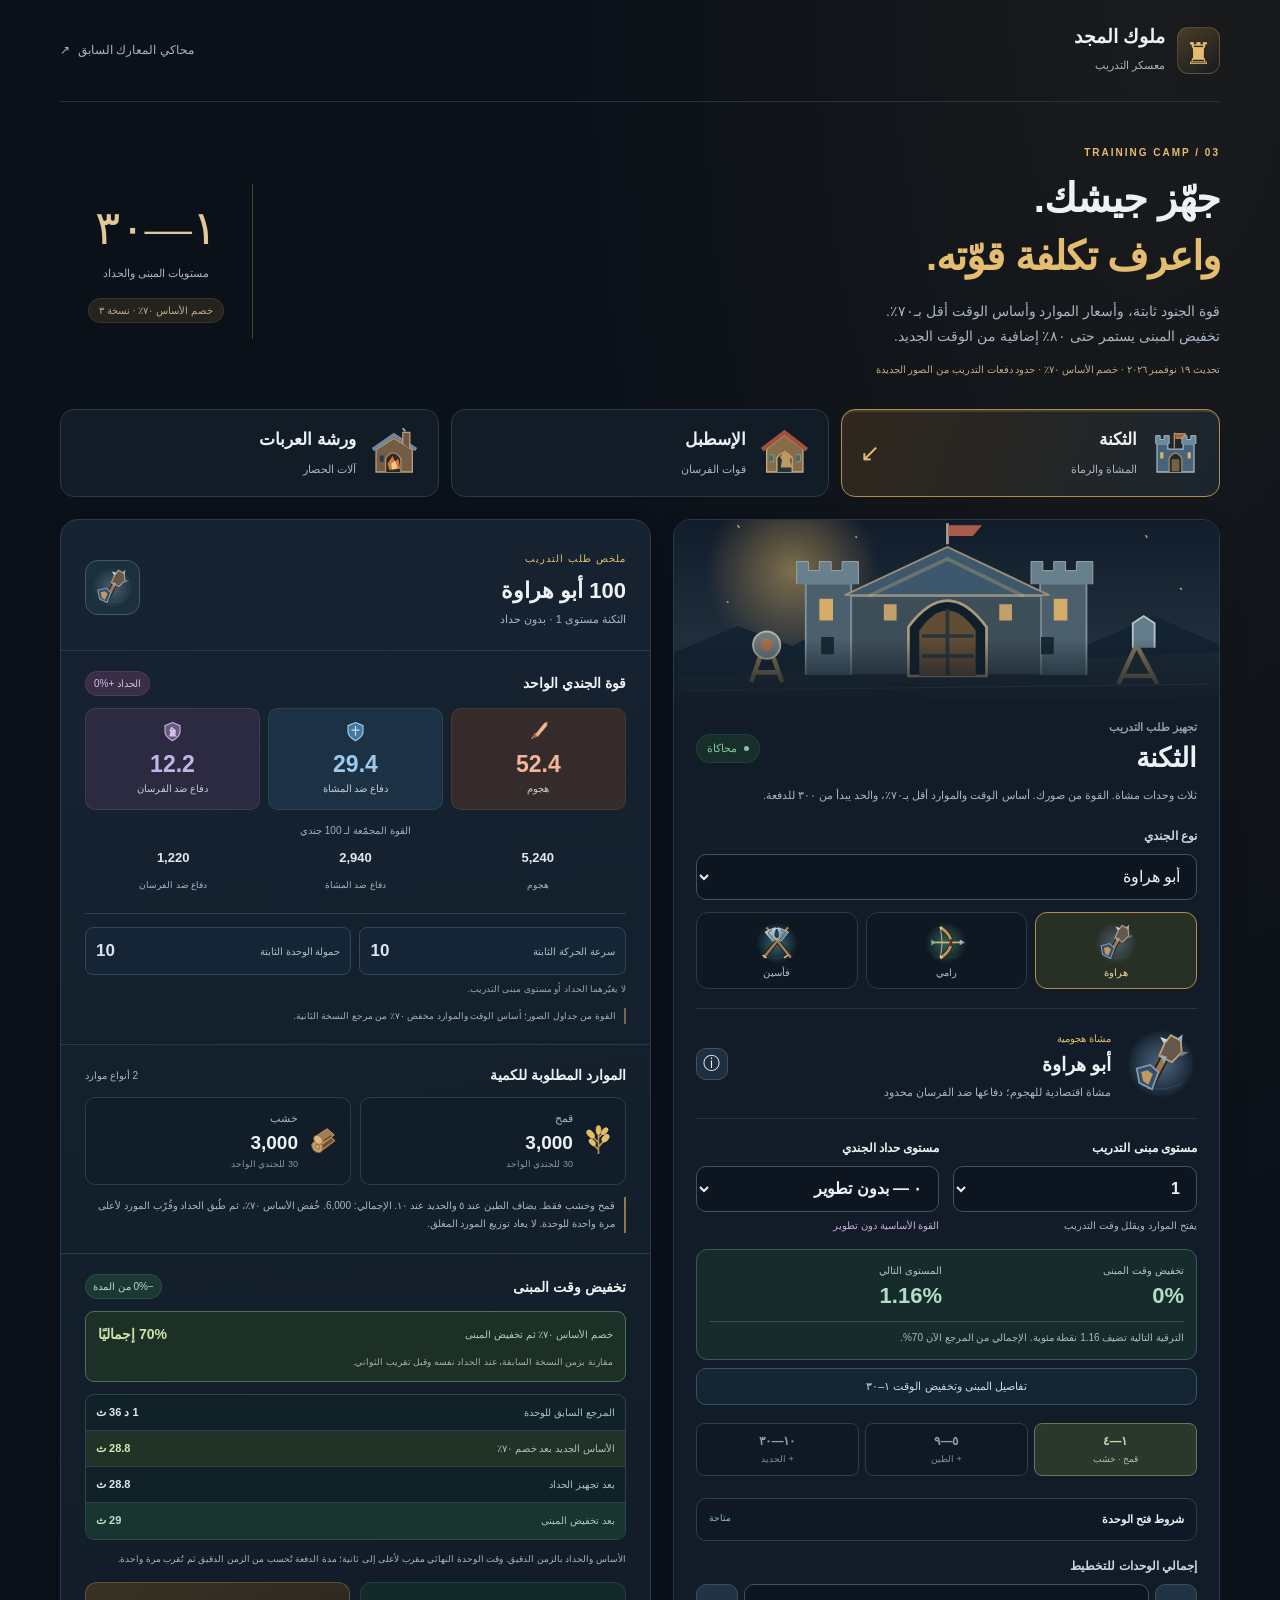
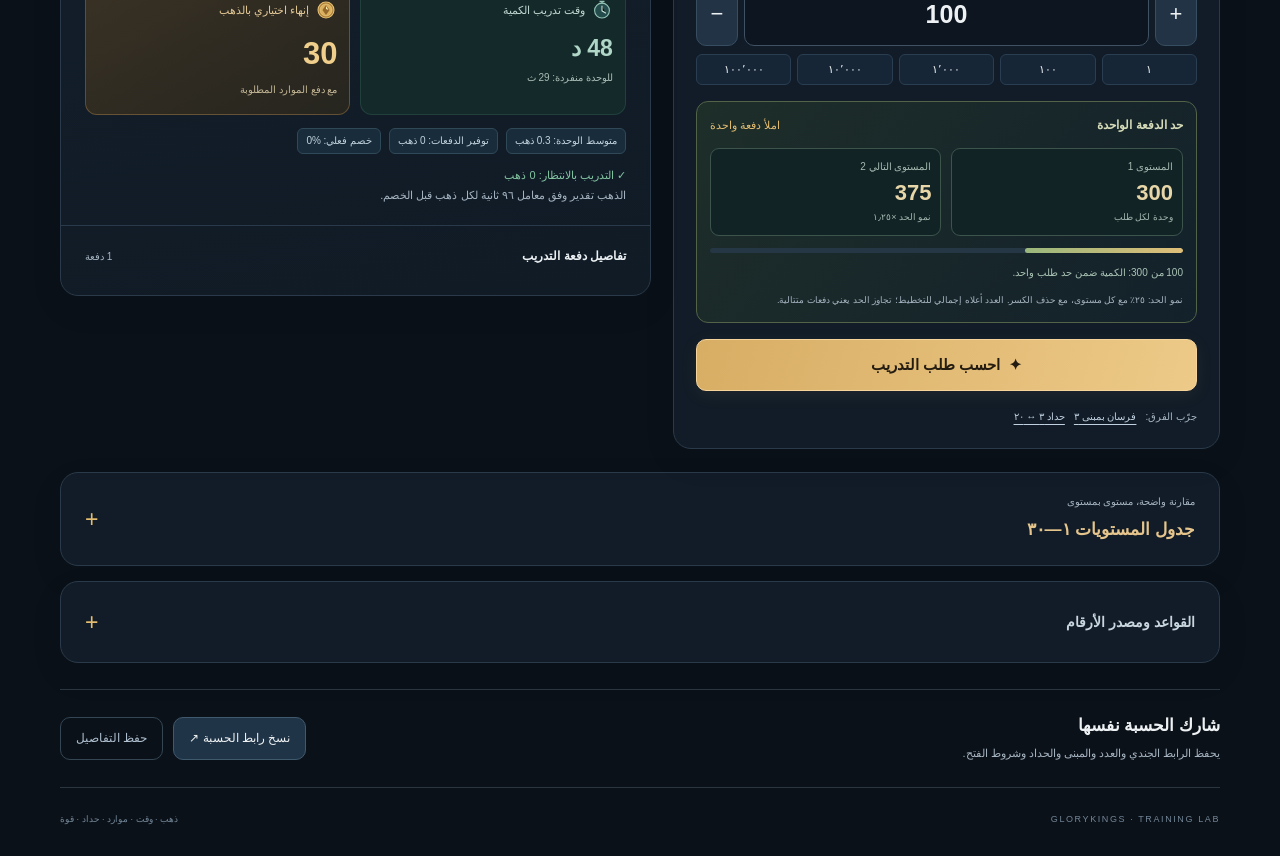
==== commit e6a2181b: "Apply 70% training baseline reduction and screenshot batch limits Reduce all eight units' base time " ====
--- a/battle-simulator/training.html
+++ b/battle-simulator/training.html
@@ -7,12 +7,12 @@
 <meta name="description" content="محاكي تدريب ملوك المجد: الثكنة والإسطبل وورشة العربات، القوة والحداد والموارد والذهب والوقت والسعة من مستوى 1 إلى 30.">
 <meta http-equiv="Content-Security-Policy" content="default-src 'self'; script-src 'self'; style-src 'self' 'unsafe-inline'; img-src 'self' data:; connect-src 'none'; object-src 'none'; base-uri 'none'; form-action 'none'">
 <title>ملوك المجد | محاكي التدريب</title>
-<link rel="stylesheet" href="training.css?v=20261119.t2">
+<link rel="stylesheet" href="training.css?v=20261119.t3">
 </head>
 <body>
 <header class="topbar wrap"><a class="brand" href="./" aria-label="ملوك المجد، محاكي التدريب"><span class="brand-mark" aria-hidden="true">♜</span><span><b>ملوك المجد</b><small>معسكر التدريب</small></span></a><a class="battle-link" href="https://glorykings-battle-simulator.onrender.com/">محاكي المعارك السابق <span aria-hidden="true">↗</span></a></header>
 <main class="wrap">
-<section class="intro"><div><p class="eyebrow">TRAINING CAMP / 02</p><h1>جهّز جيشك.<br><span>واعرف تكلفة قوّته.</span></h1><p class="intro-copy">قوة الجنود وأوقاتها من مراجعك، ومواردها حسب مرحلة المبنى.<br>ثمانية أنواع، وحداد حتى ٣٠، وتخفيض وقت حتى ٨٠٪.</p><p class="release-note">اعتماد ١٩ نوفمبر ٢٠٢٦ · الحصار ومنحنى الوقت والذهب مقترحات موضّحة في التفاصيل</p></div><div class="intro-seal"><span>١—٣٠</span><small>مستويات المبنى والحداد</small><b class="proposal-badge">اعتماد ١٩ نوفمبر ٢٠٢٦</b></div></section>
+<section class="intro"><div><p class="eyebrow">TRAINING CAMP / 03</p><h1>جهّز جيشك.<br><span>واعرف تكلفة قوّته.</span></h1><p class="intro-copy">قوة الجنود ثابتة، وأسعار الموارد وأساس الوقت أقل بـ٧٠٪.<br>تخفيض المبنى يستمر حتى ٨٠٪ إضافية من الوقت الجديد.</p><p class="release-note">تحديث ١٩ نوفمبر ٢٠٢٦ · خصم الأساس ٧٠٪ · حدود دفعات التدريب من الصور الجديدة</p></div><div class="intro-seal"><span>١—٣٠</span><small>مستويات المبنى والحداد</small><b class="proposal-badge">خصم الأساس ٧٠٪ · نسخة ٣</b></div></section>
 <nav class="building-tabs" aria-label="مبنى التدريب"><button type="button" class="building-tab active" data-building="barracks" aria-pressed="true"><span class="building-icon" data-building-icon="barracks"></span><span><b>الثكنة</b><small>المشاة والرماة</small></span><span class="tab-arrow" aria-hidden="true">↙</span></button><button type="button" class="building-tab" data-building="stable" aria-pressed="false"><span class="building-icon" data-building-icon="stable"></span><span><b>الإسطبل</b><small>قوات الفرسان</small></span><span class="tab-arrow" aria-hidden="true">↙</span></button><button type="button" class="building-tab" data-building="workshop" aria-pressed="false"><span class="building-icon" data-building-icon="workshop"></span><span><b>ورشة العربات</b><small>آلات الحصار</small></span><span class="tab-arrow" aria-hidden="true">↙</span></button></nav>
 <div class="training-layout">
 <section class="panel setup-panel" aria-labelledby="setupTitle">
@@ -25,21 +25,21 @@
 <div class="level-inputs"><label>مستوى مبنى التدريب<select id="buildingLevel" aria-label="مستوى مبنى التدريب"></select><small>يفتح الموارد ويقلل وقت التدريب</small></label><label>مستوى حداد الجندي<select id="forgeLevel" aria-label="مستوى حداد الجندي"></select><small id="forgeBonusLabel">مكافأة القوة</small></label></div><div id="buildingTimeSummary" class="building-time-summary"></div><button id="buildingDetails" class="building-detail-btn" type="button">تفاصيل المبنى وتخفيض الوقت ١–٣٠</button>
 <div class="era-track" aria-label="مراحل موارد التدريب"><button type="button" data-level="4"><b>١—٤</b><span>قمح · خشب</span></button><button type="button" data-level="5"><b>٥—٩</b><span>+ الطين</span></button><button type="button" data-level="10"><b>١٠—٣٠</b><span>+ الحديد</span></button></div>
 <details class="unlock-options"><summary>شروط فتح الوحدة <span id="unlockSummary"></span></summary><div class="unlock-options-body"><div class="level-inputs"><label>مستوى القلعة<select id="castleLevel" aria-label="مستوى القلعة"></select></label><label>مستوى قصر الأبطال<select id="heroPalaceLevel" aria-label="مستوى قصر الأبطال"></select></label></div><p class="mini-note">فتح الوحدة منفصل عن مرحلة موارد مبنى التدريب. يمكن معاينة تكلفة الوحدة المغلقة دون اعتبارها متاحة للتدريب.</p><div id="unlockStatus"></div></div></details>
-<div class="count-top"><label class="field-label" for="trainCount">عدد الوحدات المطلوب</label></div><div class="count-control"><button id="decreaseCount" type="button" aria-label="تقليل عدد الوحدات">−</button><input id="trainCount" type="text" inputmode="numeric" value="500" autocomplete="off" aria-label="عدد وحدات التدريب"><button id="increaseCount" type="button" aria-label="زيادة عدد الوحدات">+</button></div>
+<div class="count-top"><label class="field-label" for="trainCount">إجمالي الوحدات للتخطيط</label></div><div class="count-control"><button id="decreaseCount" type="button" aria-label="تقليل عدد الوحدات">−</button><input id="trainCount" type="text" inputmode="numeric" value="500" autocomplete="off" aria-label="عدد وحدات التدريب"><button id="increaseCount" type="button" aria-label="زيادة عدد الوحدات">+</button></div>
 <div class="quantity-presets"><button type="button" data-count="1">١</button><button type="button" data-count="100">١٠٠</button><button type="button" data-count="1000">١٬٠٠٠</button><button type="button" data-count="10000">١٠٬٠٠٠</button><button type="button" data-count="100000">١٠٠٬٠٠٠</button></div>
-<details class="capacity-options"><summary>تفاصيل دفعات التدريب <span>اختياري</span></summary><div class="capacity-summary" id="capacitySummary"></div><button id="fillCapacity" class="text-btn" type="button">املأ سعة دفعة</button><p class="mini-note">سعة طابور المحاكي السابقة؛ لا نستخدم سعة السكان أو صيانة القمح الموجودة في الصور.</p></details>
+<section class="capacity-box" aria-label="حد دفعة التدريب"><div class="capacity-box-heading"><b>حد الدفعة الواحدة</b><button id="fillCapacity" class="text-btn" type="button">املأ دفعة واحدة</button></div><div class="capacity-summary" id="capacitySummary"></div><p class="mini-note">نمو الحد: ٢٥٪ مع كل مستوى، مع حذف الكسر. العدد أعلاه إجمالي للتخطيط؛ تجاوز الحد يعني دفعات متتالية.</p></section>
 <button id="calculateTraining" class="primary-btn" type="button"><span aria-hidden="true">✦</span> احسب طلب التدريب</button><p id="trainingError" class="error" role="alert" hidden></p>
 <div class="try-row"><span>جرّب الفرق:</span><button id="cavalryExample" type="button">فرسان بمبنى ٣</button><button id="forgeExample" type="button">حداد ٣ ↔ ٢٠</button></div>
 </div></section>
 <section class="panel quote-panel" aria-label="نتيجة حسبة التدريب"><div id="quotePanel" aria-live="polite"></div></section>
 </div>
 <section class="panel levels-panel"><details id="allLevels"><summary><span><small>مقارنة واضحة، مستوى بمستوى</small><b>جدول المستويات ١—٣٠</b></span><span class="summary-plus" aria-hidden="true">+</span></summary><div class="level-content"><div class="level-settings"><label>محور المقارنة<select id="levelsAxis" aria-label="محور مقارنة المستويات"><option value="building">مستوى مبنى التدريب</option><option value="forge">مستوى حداد الجندي</option></select></label><p id="levelsContext"></p></div><p class="mini-note">افتح أي مستوى لتشاهد توزيع الموارد والقوة. العدد والنوع ثابتان للمقارنة.</p><div class="level-legend"><span>المستوى</span><span>الموارد الإجمالية</span><span>الذهب الاختياري</span></div><div id="levelsGrid"></div></div></details></section>
-<section class="panel help-panel"><details><summary><span>القواعد ومصدر الأرقام</span><span class="summary-plus" aria-hidden="true">+</span></summary><div class="help-content"><h3>تكلفة الموارد تتراكم عند فتحها</h3><p>مبنى ١–٤: قمح وخشب. مبنى ٥–٩: يضاف الطين. مبنى ١٠–٣٠: يضاف الحديد. القمح والخشب لا ينقصان عند فتح مورد جديد؛ السعر المحدد لكل منهما مستقل.</p><p>قراءة الأرقام: «١٠٠ قمح وخشب» تعني ١٠٠ قمح و١٠٠ خشب. قاعدة الحديد عند ١٠ مطبقة على الجميع، بما فيها فارس الجمل؛ ذكر الحديد عند فتحه في ٧ يتعارض معها، لذلك تبقى قاعدة الموارد العامة هي المستخدمة.</p><h3>الحداد: بدون تطوير ثم ١–٣٠</h3><p>القوة والأوقات الموجودة في الصور هي الأساس بدون حداد. مستوى ١ يعطي +٥٪، ومستوى ٢ +١٠٪، وحتى +١٥٠٪ عند ٣٠. كل مستوى يزيد تجهيز الموارد ٦٪ وجهد التدريب ٤٪ من الأساس؛ هذان المعاملان من مقترح الموازنة السابق.</p><h3>تخفيض مدة التدريب</h3><p>مستوى المبنى ١ لا يخفض الوقت. يرتفع التخفيض تدريجيًا حتى ٨٠٪ عند ٣٠؛ أي تبقى ٢٠٪ من المدة بعد أثر الحداد. الزيادة في التخفيض تكبر مع كل مستوى. تفاصيل كل مبنى تعرض جدول الثلاثين مستوى والوقت الفعلي.</p><p class="formula-note" dir="ltr">x = (L − 1) / 29 · reduction = 0.80 × (0.40x + 0.60x²)</p><h3>الحركة والحمولة ثابتتان</h3><p>المشاة: سرعة ١٠ وحمولة ١٠. الفرسان: سرعة ٢٠ وحمولة ٢٠. الحصار: سرعة ٣ وحمولة ٣٠. الحداد ومستوى المبنى لا يغيّران هذه القيم. لم يحدد المرجع وحدة قياس السرعة؛ نعرض قيمة اللعبة كما هي.</p><h3>الفتح والمباني</h3><p>فارس العرب يتطلب قصر الأبطال ٣، وفارس الجمل ٧، وسلاح الفرسان ١٠. ورشة العربات تفتح عند قلعة ١٠، وهي قراءة سياقية لمستوى الفتح المذكور. مورد الطلب يتبع مستوى مبنى التدريب نفسه، لا مستوى قصر الأبطال. أسعار المستوى المنخفض للوحدة المتقدمة هي معاينة للتكلفة عند ذلك المبنى.</p><h3>الذهب والدفعات</h3><p>التدريب بالانتظار: صفر ذهب مع دفع الموارد. الإنهاء بالذهب اختياري ويحتفظ بمتطلبات الموارد. التحويل المقترح: ٩٦ ثانية عمل = ذهب واحد قبل الخصم؛ فيبقى أبو هراوة الأساسي بمبنى ١ بسعر ذهب واحد.</p><p>خصم هامشي داخل كل دفعة: أول ١٠٠ بلا خصم، ثم ٢٪ حتى ١٬٠٠٠، و٥٪ حتى ٥٬٠٠٠، و١٠٪ حتى ١٠٬٠٠٠، و١٥٪ حتى ٥٠٬٠٠٠، و٢٠٪ لما بعدها. لا يمتد خصم الشريحة الأخيرة إلى كامل الطلب. التقريب لأعلى مرة لكل دفعة.</p><p>إذا تجاوز العدد سعة الطابور السابقة، تُحسب دفعات متتابعة بطابور فارغ. أساس السعة: الثكنة ١٠٠، الإسطبل ١٥٠، الورشة ٧٥، ثم ×١٫٢٥ لكل مستوى مع حذف الكسر. هذه السعة مستقلة عن سعة السكان وصيانة القمح في الصور.</p><h3>المصادر والاقتراحات</h3><p>المشاة والفرسان: قوة وأوقات الصور مع أسماء ملوك المجد. رامي الخيل محذوف. الحصار: سعر ووقت مقترحان في هذه النسخة، وقوة اشتباكه محفوظة من المحاكي السابق. منحنى التخفيض وتسعير الذهب مقترحان للموازنة، ويُعرض مصدرهما في التفاصيل.</p><p>هذه نسخة محاكاة للمراجعة، لا تسحب موارد أو ذهبًا ولا تبدأ تدريبًا في حساب اللاعب. بياناتها الجديدة تخص محاكي التدريب؛ تقرير المعارك في الرابط المنفصل يحتفظ بنسخته السابقة.</p></div></details></section>
+<section class="panel help-panel"><details><summary><span>القواعد ومصدر الأرقام</span><span class="summary-plus" aria-hidden="true">+</span></summary><div class="help-content"><h3>خصم ٧٠٪ من أساس الوقت والموارد</h3><p>نضرب موارد وأوقات مرجع النسخة السابقة ×٠٫٣٠ أولًا. القوة والحركة والحمولة ومراحل الموارد والحداد لا تتغير. أساس الوقت الجديد يحتفظ بالكسور حتى حساب مدة الدفعة.</p><p>تكلفة المورد للوحدة = تقريب لأعلى لـ(تكلفته المرجعية ×٠٫٣٠ ×معامل الحداد)، ثم نضربها في عدد الوحدات. لا نقرب المورد بعد الخصم وقبل الحداد؛ مثال الحديد لأبي هراوة: ٢٥ ×٠٫٣٠ ×١٫١٨ =٨٫٨٥، فتكون التكلفة ٩ عند حداد ٣.</p><h3>تكلفة الموارد تتراكم عند فتحها</h3><p>مبنى ١–٤: قمح وخشب. مبنى ٥–٩: يضاف الطين. مبنى ١٠–٣٠: يضاف الحديد. القمح والخشب لا ينقصان عند فتح مورد جديد؛ السعر المحدد لكل منهما مستقل.</p><p>قراءة الأرقام: «١٠٠ قمح وخشب» تعني ١٠٠ قمح و١٠٠ خشب. قاعدة الحديد عند ١٠ مطبقة على الجميع، بما فيها فارس الجمل؛ ذكر الحديد عند فتحه في ٧ يتعارض معها، لذلك تبقى قاعدة الموارد العامة هي المستخدمة.</p><h3>الحداد: بدون تطوير ثم ١–٣٠</h3><p>القوة الموجودة في الصور هي الأساس بدون حداد؛ أوقات الصور أصبحت المرجع قبل خصم ٧٠٪. مستوى ١ يعطي +٥٪، ومستوى ٢ +١٠٪، وحتى +١٥٠٪ عند ٣٠. كل مستوى يزيد تجهيز الموارد ٦٪ وجهد التدريب ٤٪ من الأساس؛ هذان المعاملان من مقترح الموازنة السابق.</p><h3>تخفيض مدة التدريب</h3><p>مستوى المبنى ١ لا يضيف تخفيضًا بعد خصم الأساس ٧٠٪. يرتفع تخفيض المبنى تدريجيًا حتى ٨٠٪ عند ٣٠؛ أي تبقى ٢٠٪ من المدة الجديدة بعد أثر الحداد. بالمقارنة مع مرجع النسخة السابقة وعند الحداد نفسه: يبقى ٦٪ من الوقت، أي تخفيض كلي ٩٤٪. الزيادة في التخفيض تكبر مع كل مستوى. تفاصيل كل مبنى تعرض جدول الثلاثين مستوى والوقت الفعلي.</p><p class="formula-note" dir="ltr">x = (L − 1) / 29 · reduction = 0.80 × (0.40x + 0.60x²)</p><h3>الحركة والحمولة ثابتتان</h3><p>المشاة: سرعة ١٠ وحمولة ١٠. الفرسان: سرعة ٢٠ وحمولة ٢٠. الحصار: سرعة ٣ وحمولة ٣٠. الحداد ومستوى المبنى لا يغيّران هذه القيم. لم يحدد المرجع وحدة قياس السرعة؛ نعرض قيمة اللعبة كما هي.</p><h3>الفتح والمباني</h3><p>فارس العرب يتطلب قصر الأبطال ٣، وفارس الجمل ٧، وسلاح الفرسان ١٠. ورشة العربات تفتح عند قلعة ١٠، وهي قراءة سياقية لمستوى الفتح المذكور. مورد الطلب يتبع مستوى مبنى التدريب نفسه، لا مستوى قصر الأبطال. أسعار المستوى المنخفض للوحدة المتقدمة هي معاينة للتكلفة عند ذلك المبنى.</p><h3>الذهب والدفعات</h3><p>التدريب بالانتظار: صفر ذهب مع دفع الموارد. الإنهاء بالذهب اختياري ويحتفظ بمتطلبات الموارد. التحويل ثابت: ٩٦ ثانية عمل = ذهب واحد قبل الخصم. يقل الذهب بسبب الوقت الجديد فقط؛ لم نغيّر معامل الذهب أو شرائح الخصم. أقل مبلغ للدفعة بعد التقريب ذهب واحد.</p><p>خصم هامشي داخل كل دفعة: أول ١٠٠ بلا خصم، ثم ٢٪ حتى ١٬٠٠٠، و٥٪ حتى ٥٬٠٠٠، و١٠٪ حتى ١٠٬٠٠٠، و١٥٪ حتى ٥٠٬٠٠٠، و٢٠٪ لما بعدها. لا يمتد خصم الشريحة الأخيرة إلى كامل الطلب. التقريب لأعلى مرة لكل دفعة.</p><p>إذا تجاوز العدد حد الدفعة، تُقسم الكمية إلى دفعات متتابعة بطابور فارغ، ولا يعامل الإجمالي كطلب واحد مسموح. حد المستوى ١ من الصور الجديدة: الثكنة ٣٠٠، الإسطبل ١٥٠، الورشة ٧٥؛ الحد = حذف كسر (الأساس ×١٫٢٥^(المستوى−١)). عند ٣٠ تصبح الحدود ١٩٣٬٨٧٠ / ٩٦٬٩٣٥ / ٤٨٬٤٦٧. استخدمنا الصور الجديدة للسعات فقط، وبقي منحنى تخفيض الوقت السابق.</p><h3>المصادر والاقتراحات</h3><p>المشاة والفرسان: قوة الصور مع أسماء ملوك المجد. أوقات وموارد مرجع النسخة الثانية خُفضت ٧٠٪ لجميع الأنواع. رامي الخيل محذوف. الحصار: أصل سعره ووقته من المقترح السابق، ثم طُبق عليه الخصم نفسه؛ قوة اشتباكه محفوظة. منحنى التخفيض وتسعير الذهب مقترحان للموازنة، ويُعرض مصدرهما في التفاصيل.</p><p>هذه نسخة محاكاة للمراجعة، لا تسحب موارد أو ذهبًا ولا تبدأ تدريبًا في حساب اللاعب. بياناتها الجديدة تخص محاكي التدريب؛ تقرير المعارك في الرابط المنفصل يحتفظ بنسخته السابقة.</p></div></details></section>
 <section class="share-panel"><div><h2>شارك الحسبة نفسها</h2><p>يحفظ الرابط الجندي والعدد والمبنى والحداد وشروط الفتح.</p></div><div class="share-actions"><button id="shareTraining" type="button" class="secondary-btn">نسخ رابط الحسبة ↗</button><button id="downloadQuote" type="button" class="quiet-btn">حفظ التفاصيل</button></div><input id="shareOutput" type="text" readonly aria-label="رابط مشاركة حسبة التدريب" hidden></section>
 </main>
 <footer class="wrap footer"><span>GLORYKINGS · TRAINING LAB</span><span>ذهب · وقت · موارد · حداد · قوة</span></footer>
 <dialog id="unitDialog" aria-labelledby="unitDialogTitle"><div class="dialog-head"><div><small>بطاقة القوة</small><h2 id="unitDialogTitle"></h2></div><button class="round-btn" data-close="unitDialog" aria-label="إغلاق تفاصيل الجندي">×</button></div><div id="unitDialogContent"></div></dialog>
 <dialog id="buildingDialog" aria-labelledby="buildingDialogTitle"><div class="dialog-head"><div><small>تفاصيل مبنى التدريب</small><h2 id="buildingDialogTitle"></h2></div><button class="round-btn" data-close="buildingDialog" aria-label="إغلاق تفاصيل المبنى">×</button></div><div id="buildingDialogContent"></div></dialog>
 <div id="toast" role="status" hidden></div><noscript>يلزم تفعيل JavaScript لتشغيل محاكي التدريب.</noscript>
-<script type="module" src="training-ui.mjs?v=20261119.t2"></script>
+<script type="module" src="training-ui.mjs?v=20261119.t3"></script>
 </body></html>
--- a/battle-simulator/training.css
+++ b/battle-simulator/training.css
@@ -1,3 +1,5 @@
 :root{color-scheme:dark;--bg:#0b1119;--panel:#111c28;--panel2:#162332;--line:#2a3a4a;--gold:#e4bd70;--gold2:#a57a3c;--text:#edf1f3;--muted:#a7b5c2;--green:#83c5a1;--red:#e99b85;--blue:#86b8e5;--purple:#c0a8e6;--radius:18px}*{box-sizing:border-box}html{scroll-behavior:smooth;scroll-padding-top:16px}body{margin:0;background:radial-gradient(ellipse at 90% 0,rgba(83,65,38,.2),transparent 36%),var(--bg);font-family:Tahoma,Arial,sans-serif;color:var(--text);font-size:15px;line-height:1.75;min-width:0}button,input,select{font:inherit}button,a,select,input{-webkit-tap-highlight-color:transparent}button{cursor:pointer}a{color:inherit;text-decoration:none}button{color:var(--text)}button:disabled{opacity:.45;cursor:default}button:focus-visible,a:focus-visible,summary:focus-visible{outline:2px solid var(--gold);outline-offset:4px}button,input,select{border-radius:10px}select,input{background:#0c1520;border:1px solid #405163;color:var(--text);min-height:46px;padding:8px 12px;max-width:100%;font-size:16px}select:focus,input:focus{outline:2px solid #cba56144;border-color:var(--gold)}input{font-variant-numeric:tabular-nums}select{width:100%;cursor:pointer}h1,h2,h3,p{margin:0}h1,h2,h3{line-height:1.45}bdi{font-variant-numeric:tabular-nums}svg{display:block;max-width:100%;height:auto}.wrap{width:min(1160px,calc(100% - 40px));margin-inline:auto}.topbar{display:flex;align-items:center;justify-content:space-between;padding-block:24px;border-bottom:1px solid #28323c;gap:12px}.brand{display:flex;align-items:center;gap:12px}.brand-mark{display:grid;place-items:center;width:43px;height:47px;border:1px solid #aa865259;background:linear-gradient(145deg,#4a3b27,#171c20);border-radius:11px;color:var(--gold);font-size:30px}.brand b{font-size:19px;display:block;line-height:1.4}.brand small{font-size:11px;color:var(--muted)}.battle-link{font-size:12px;color:var(--muted);display:flex;gap:8px;align-items:center}.battle-link:hover{color:var(--gold)}.intro{display:flex;justify-content:space-between;gap:30px;padding:42px 0 30px;align-items:center}.eyebrow,.overline{letter-spacing:2px;color:var(--gold);font-size:10px;font-weight:bold;direction:ltr;text-align:right}.intro h1{font-size:40px;font-weight:700;letter-spacing:-.9px;margin:8px 0 14px}.intro h1 span{color:var(--gold)}.intro-copy{font-size:14px;color:var(--muted)}.intro-seal{text-align:center;padding:16px 28px;border-inline-start:1px solid #4c402c}.intro-seal>span{display:block;font-size:47px;color:#e2c797;font-family:Georgia,serif;line-height:1.2}.intro-seal>small{display:block;color:var(--muted);font-size:11px;margin-top:8px}.proposal-badge{display:block;color:#bfac89;font-size:10px;font-weight:normal;background:#24231e;border:1px solid #66543b5c;border-radius:20px;padding:3px 10px;margin-top:14px}.building-tabs{display:grid;grid-template-columns:repeat(3,minmax(0,1fr));gap:12px;margin-bottom:22px}.building-tab{display:flex;text-align:right;align-items:center;gap:13px;padding:15px 18px;background:#111c27;border:1px solid var(--line);border-radius:14px;min-width:0;transition:background .15s,border-color .15s}.building-tab:hover{background:#1c2a37}.building-tab.active{background:linear-gradient(110deg,#30271d,#1b252e);border-color:#b18d52;box-shadow:inset 0 2px #c5a06330}.building-icon{width:51px;flex-shrink:0}.building-tab b{display:block;font-size:17px}.building-tab small{font-size:11px;color:var(--muted)}.tab-arrow{margin-inline-start:auto;color:var(--gold);font-size:24px;opacity:0}.active .tab-arrow{opacity:1}.training-layout{display:grid;grid-template-columns:minmax(0,1fr) minmax(0,1.08fr);gap:22px;align-items:start}.panel{border:1px solid var(--line);background:var(--panel);border-radius:var(--radius);overflow:hidden;min-width:0;box-shadow:0 12px 34px #00000012}.panel-body{padding:22px}.camp-scene{height:158px;position:relative;overflow:hidden;background:#182632}.camp-scene svg{width:100%;height:100%;object-fit:cover}.camp-scene:after{position:absolute;inset:0;content:'';background:linear-gradient(0deg,#111c28 0%,transparent 35%);pointer-events:none}.section-top{display:flex;align-items:center;justify-content:space-between;gap:10px;margin-top:-7px}.overline{direction:rtl;letter-spacing:0;font-size:11px;color:#91a0af}.section-top h2{font-size:27px;line-height:1.5}.camp-status{display:flex;align-items:center;gap:7px;font-size:11px;color:var(--green);background:#172e2b;border:1px solid #37625455;border-radius:20px;padding:4px 10px;white-space:nowrap}.camp-status i{width:5px;height:5px;border-radius:50%;background:var(--green)}.building-note{font-size:11px;color:var(--muted);margin:7px 0 20px}.field-label{display:block;font-size:12px;font-weight:bold;margin-bottom:7px;color:#cbd5df}.unit-roster{display:flex;gap:8px;flex-wrap:wrap;margin-top:12px}.unit-choice{flex:1;min-width:50px;background:#0e1823;border:1px solid #263a4c;padding:8px 6px;border-radius:12px;text-align:center}.unit-choice svg{height:44px;width:46px;margin:auto}.unit-choice span{font-size:10px;color:#adbdcc;display:block;white-space:nowrap}.unit-choice.active{background:#283026;border-color:#b28e4c}.unit-choice.active span{color:#f0d3a0}.selected-unit{display:flex;align-items:center;gap:14px;margin:19px 0;padding:15px 0;border-block:1px solid #263543}.unit-art{width:72px;flex-shrink:0;background:radial-gradient(circle,#38546b80,transparent 70%)}.selected-unit-copy{flex:1;min-width:0}.unit-category{font-size:10px;color:var(--gold)}.selected-unit h3{font-size:19px}.selected-unit p{font-size:11px;color:var(--muted);margin-top:5px}.round-btn{width:32px;height:32px;display:grid;place-items:center;padding:0;background:#1e3040;border:1px solid #3b5264;font-size:17px;flex-shrink:0}.level-inputs{display:grid;grid-template-columns:repeat(2,minmax(0,1fr));gap:14px}.level-inputs label{font-size:12px;font-weight:bold;min-width:0}.level-inputs select{margin-top:7px;font-weight:bold}.level-inputs small{display:block;font-size:10px;font-weight:normal;color:var(--muted);line-height:1.6;margin-top:6px}.level-inputs label:nth-child(2) small{color:#c9abd9}.era-track{display:grid;grid-template-columns:repeat(3,minmax(0,1fr));gap:6px;margin:18px 0 22px}.era-track button{border:1px solid #2c3d4b;background:#101923;padding:7px 3px;text-align:center;border-radius:8px}.era-track b{display:block;font-size:12px;color:#8ca0b0}.era-track span{display:block;font-size:9px;color:#7f93a3}.era-track .active{background:#29372d;border-color:#637955}.era-track .active b{color:#c4dbad}.era-track .active span{color:#abc3a2}.count-top{display:flex;align-items:center;justify-content:space-between;gap:7px}.text-btn{background:transparent;border:0;color:var(--gold);font-size:11px;padding:0}.count-control{display:grid;grid-template-columns:42px minmax(0,1fr) 42px;gap:6px;direction:ltr}.count-control button{background:#213345;border:1px solid #374d60;font-size:22px}.count-control input{text-align:center;font-size:25px;font-weight:bold;min-width:0;min-height:54px}.quantity-presets{display:grid;grid-template-columns:repeat(5,minmax(0,1fr));gap:6px;margin-top:8px}.quantity-presets button{background:#172637;border:1px solid #293e51;font-size:11px;padding:5px 2px;border-radius:6px}.capacity-summary{margin:17px 0 18px;font-size:11px;color:var(--muted)}.capacity-line{display:flex;align-items:center;justify-content:space-between;gap:10px;margin-bottom:7px}.capacity-line b{color:var(--text)}.capacity-bar{height:5px;background:#253644;border-radius:5px;overflow:hidden}.capacity-bar i{display:block;height:100%;background:linear-gradient(90deg,#9ab77c,#dfbe78);max-width:100%;border-radius:5px}.capacity-foot{font-size:10px;margin-top:6px;color:#a9b7c1}.capacity-foot.multi{color:#e6b47d}.primary-btn{background:linear-gradient(105deg,#d8ad64,#edca88);border:1px solid #f6d39a;color:#241c11;display:flex;align-items:center;justify-content:center;gap:9px;width:100%;padding:12px 10px;font-weight:bold;box-shadow:0 4px 18px #d5a85814}.primary-btn:hover{filter:brightness(1.08)}.try-row{display:flex;gap:9px;flex-wrap:wrap;font-size:10px;align-items:center;margin-top:17px;color:var(--muted)}.try-row button{background:transparent;border:0;color:#c1d0df;text-decoration:underline;text-underline-offset:4px;font-size:10px;padding:0}.error{border:1px solid #975140;background:#422b29;color:#ffc2ad;padding:10px;margin-top:14px;font-size:12px;border-radius:8px}.quote-panel{background:linear-gradient(170deg,#172331,#101b26)}.quote-heading{display:flex;align-items:center;justify-content:space-between;gap:12px;padding:24px 24px 20px;border-bottom:1px solid var(--line)}.quote-heading small{color:var(--gold);letter-spacing:1px;font-size:10px}.quote-heading h2{font-size:22px;margin:4px 0}.quote-heading p{font-size:11px;color:var(--muted)}.quote-number{display:grid;place-items:center;width:55px;height:55px;background:#1c303b;border:1px solid #3b5c67;border-radius:13px;flex-shrink:0}.quote-number svg{width:43px;height:43px}.quote-section{padding:20px 24px;border-bottom:1px solid var(--line)}.quote-section:last-child{border:0}.subheading{display:flex;justify-content:space-between;align-items:center;gap:10px;margin-bottom:12px}.subheading h3{font-size:14px}.subheading small{font-size:10px;color:var(--muted)}.forge-chip{font-size:10px;color:#d5bce9;border:1px solid #6f517f60;background:#392e45;padding:3px 8px;border-radius:20px;white-space:nowrap}.power-grid{display:grid;grid-template-columns:repeat(3,minmax(0,1fr));gap:8px}.power-tile{padding:11px 6px;border-radius:10px;text-align:center;background:#203041;border:1px solid #35506a55;min-width:0}.power-tile svg{width:23px;height:23px;margin:0 auto 5px}.power-tile.attack{background:#352b2a;border-color:#86564144;color:#f3b599}.power-tile.defense{background:#1c3143;border-color:#3c6d8b55;color:#9dcaed}.power-tile.cavalry{background:#2c2a40;border-color:#675e8b55;color:#c3b4e8}.power-tile strong{font-size:23px;display:block;line-height:1.4;word-break:normal;overflow-wrap:anywhere;direction:ltr}.power-tile span{font-size:10px;display:block;color:#c5cbd1}.power-total{display:grid;grid-template-columns:repeat(3,minmax(0,1fr));text-align:center;margin-top:8px;gap:6px}.power-total b{display:block;font-size:13px;color:#dfe8ec;direction:ltr;overflow-wrap:anywhere}.power-total span{font-size:9px;color:var(--muted)}.power-total-label{font-size:10px;text-align:center;color:#9fafbc;margin:12px 0 0}.resource-grid{display:grid;grid-template-columns:repeat(2,minmax(0,1fr));gap:9px}.resource-tile{display:flex;align-items:center;gap:9px;padding:11px 10px;background:#111d29;border:1px solid #2a3c4d;border-radius:10px;min-width:0}.resource-tile svg{width:33px;height:33px;flex-shrink:0}.resource-tile .resource-data{min-width:0;flex:1}.resource-tile span{font-size:11px;display:block;color:var(--muted)}.resource-tile strong{display:block;direction:ltr;text-align:right;font-size:19px;line-height:1.5;overflow-wrap:anywhere}.resource-tile small{display:block;color:#8399aa;font-size:9px}.era-note{font-size:10px;color:var(--muted);margin:12px 0 0;padding-inline-start:9px;border-inline-start:2px solid #92764d;line-height:1.8}.cost-highlight{display:grid;grid-template-columns:repeat(2,minmax(0,1fr));gap:10px}.time-cost,.gold-cost{padding:16px 12px;border-radius:12px;background:#142a2a;border:1px solid #3d6e6055;min-width:0}.gold-cost{background:linear-gradient(150deg,#393124,#26251f);border-color:#98774680}.cost-icon{display:flex;gap:6px;align-items:center;font-size:11px;color:#bfd6d1}.gold-cost .cost-icon{color:#e3c996}.cost-icon svg{width:22px;height:22px;flex-shrink:0}.cost-highlight strong{font-size:23px;display:block;line-height:1.4;margin:11px 0 5px;color:#b0d6c7;overflow-wrap:anywhere}.gold-cost strong{font-size:31px;color:#f0ce8b;direction:ltr;text-align:right}.cost-highlight small{display:block;font-size:10px;color:#aabbb5}.gold-cost small{color:#c4b695}.gold-explain{display:flex;gap:8px;flex-wrap:wrap;margin-top:13px;font-size:10px}.gold-explain span{background:#192c3b;border:1px solid #304958;padding:3px 8px;border-radius:6px;color:#c1d3dd}.free-line{font-size:11px;color:var(--green);margin-top:12px}.mini-note{font-size:11px;color:var(--muted);line-height:1.85}.batch-list{display:grid;gap:8px}.batch-row{display:grid;grid-template-columns:1fr auto;gap:6px 12px;padding:10px 12px;background:#0f1923;border:1px solid #2a3a4a;border-radius:9px;font-size:11px}.batch-row b{color:#e9d3a9}.batch-row .batch-meta{grid-column:1/-1;display:flex;justify-content:space-between;gap:10px;color:#9fb1bf;font-size:10px}.batch-number{color:var(--gold)}.empty-quote{padding:40px 20px;text-align:center;color:var(--muted)}.empty-quote strong{display:block;color:#eed4a1;font-size:18px;margin-bottom:10px}.levels-panel{margin-top:23px}details>summary{cursor:pointer;list-style:none;display:flex;align-items:center;justify-content:space-between;gap:12px;padding:20px 24px;font-weight:bold;font-size:16px}summary::-webkit-details-marker{display:none}summary small{display:block;color:var(--muted);font-size:10px;font-weight:normal;margin-bottom:5px}summary b{display:block;color:#e6c58d;font-size:17px}.summary-plus{font-size:23px;font-weight:normal;color:var(--gold)}details[open]>summary>.summary-plus{transform:rotate(45deg)}.level-content{padding:0 24px 24px}.level-settings{display:flex;gap:18px;align-items:center;padding:5px 0 15px}.level-settings label{font-size:11px;min-width:170px}.level-settings select{margin-top:6px}.level-settings p{font-size:11px;color:var(--muted);line-height:1.9}.level-legend{display:grid;grid-template-columns:1fr 1fr 1fr;font-size:10px;color:#a4b5c5;padding:16px 12px 8px;text-align:center}.level-legend span:first-child{text-align:right}.level-row{background:#0e1924;border:1px solid #273c50;border-radius:9px;margin-top:6px;overflow:hidden}.level-row.current-level{border-color:#957647;background:#222820}.level-row>summary{display:grid;grid-template-columns:1fr 1fr 1fr;padding:11px 12px;font-size:12px;gap:7px;text-align:center}.level-row>summary>span:first-child{text-align:right}.level-row .level-tag{display:inline-grid;place-items:center;width:28px;height:28px;background:#22374a;border:1px solid #34536a;border-radius:7px;font-size:12px;color:#d3e3ed;margin-inline-end:7px;direction:ltr}.level-row.current-level .level-tag{background:#51432e;border-color:#9a7a46;color:#f1d29b}.level-row .row-total{direction:ltr}.level-row .row-gold{color:var(--gold);direction:ltr}.level-row .level-mini{font-size:9px;color:var(--muted);font-weight:normal}.level-row-body{padding:0 12px 13px;border-top:1px solid #263c4b}.level-row-body .resource-grid{margin-top:12px;grid-template-columns:repeat(4,minmax(0,1fr));gap:6px}.level-row-body .resource-tile{display:block;text-align:center;padding:8px 3px}.level-row-body .resource-tile svg{width:23px;height:23px;margin:auto}.level-row-body .resource-tile strong{text-align:center;font-size:12px}.level-row-body .resource-tile span{font-size:9px}.level-row-body .resource-tile small{display:none}.row-facts{display:grid;grid-template-columns:repeat(2,minmax(0,1fr));gap:8px;margin-top:12px;font-size:10px;color:#a9bcc9}.row-facts b{display:block;color:#dde7ed;font-size:12px;overflow-wrap:anywhere}.row-power{display:flex;justify-content:space-between;gap:8px;font-size:10px;color:#c5cddd;padding-top:12px;margin-top:12px;border-top:1px solid #263b4b}.row-power b{color:#eacb96}.help-panel{margin-top:15px}.help-panel>details>summary{font-size:14px;color:#cad6df}.help-content{padding:0 24px 24px;display:grid;gap:8px}.help-content h3{font-size:13px;color:#e1c48f;margin-top:8px}.help-content p{font-size:12px;color:var(--muted);line-height:1.95}.share-panel{display:flex;align-items:center;justify-content:space-between;gap:18px;flex-wrap:wrap;margin-top:26px;padding:24px 0;border-block:1px solid #2a3540}.share-panel h2{font-size:17px}.share-panel p{font-size:11px;color:var(--muted);margin-top:5px}.share-actions{display:flex;gap:10px}.secondary-btn,.quiet-btn{background:#203447;border:1px solid #3f596d;font-size:12px;padding:10px 15px}.quiet-btn{background:transparent;color:#aebfcf;border-color:#344653}.share-panel input{width:100%;direction:ltr;font-size:12px}.footer{display:flex;justify-content:space-between;gap:20px;padding:24px 0 28px;color:#738697;font-size:9px}.footer span:first-child{letter-spacing:1.6px}dialog{background:#111e2c;color:var(--text);border:1px solid #476070;border-radius:18px;width:min(490px,calc(100% - 24px));padding:20px;max-height:calc(100dvh - 40px);overflow:auto}dialog::backdrop{background:#03070cbb;backdrop-filter:blur(5px)}.dialog-head{display:flex;justify-content:space-between;gap:12px;align-items:center;padding-bottom:16px;margin-bottom:18px;border-bottom:1px solid var(--line)}.dialog-head small{color:var(--gold);font-size:11px}.dialog-head h2{font-size:22px}.dialog-unit-art{width:110px;margin:0 auto 15px}.dialog-meta{text-align:center;color:var(--muted);font-size:12px;margin-bottom:15px}.dialog-stats{width:100%;border-collapse:collapse;font-size:12px;margin:15px 0}.dialog-stats th,.dialog-stats td{padding:9px 5px;border-bottom:1px solid #2c4052;text-align:center}.dialog-stats th:first-child,.dialog-stats td:first-child{text-align:right}.dialog-stats th{color:var(--gold);font-size:10px}.dialog-stats td{color:#e1e9ef}.dialog-explain{font-size:11px;color:var(--muted);line-height:1.9}.dialog-section-title{font-size:13px;color:#dfc48e;margin:18px 0 10px}#toast{position:fixed;bottom:22px;left:50%;transform:translateX(-50%);background:#e4c58c;color:#271f12;border:1px solid #ffe1ab;padding:10px 18px;border-radius:9px;box-shadow:0 8px 30px #0008;font-size:13px;z-index:20;max-width:calc(100% - 30px);text-align:center} [hidden]{display:none!important}@media(min-width:900px){.quote-panel{position:sticky;top:20px}.camp-scene{height:183px}.level-row-body .resource-grid{max-width:600px}.row-facts{grid-template-columns:repeat(4,minmax(0,1fr))}}@media(max-width:760px){.wrap{width:calc(100% - 28px)}.intro{padding-top:29px;gap:15px}.intro h1{font-size:32px}.intro-copy{font-size:12px}.intro-seal{padding:10px 14px}.intro-seal>span{font-size:35px}.intro-seal>small{font-size:9px}.proposal-badge{font-size:9px;max-width:145px}.building-tab{padding:12px 9px;gap:7px}.building-icon{width:36px}.building-tab b{font-size:13px}.building-tab small{font-size:9px}.tab-arrow{display:none}.building-tabs{gap:8px}.training-layout{gap:18px}.panel-body{padding:18px}.quote-heading,.quote-section{padding:18px}.quote-heading h2{font-size:20px}.cost-highlight strong{font-size:19px}.gold-cost strong{font-size:27px}.level-settings{align-items:start}.footer{font-size:8px}}@media(max-width:620px){.training-layout{grid-template-columns:1fr}.intro h1{font-size:31px}.intro-seal{display:none}.intro{padding-bottom:24px}.intro-copy br{display:none}.building-tabs{gap:6px}.building-tab{padding:10px 4px;display:block;text-align:center;border-radius:12px}.building-icon{display:block;width:45px;margin:0 auto 6px}.building-tab b{font-size:13px;white-space:nowrap}.building-tab small{font-size:9px}.topbar{padding-block:17px}.brand b{font-size:17px}.brand small{font-size:10px}.battle-link{font-size:10px;gap:4px}.brand-mark{width:36px;height:40px;font-size:26px}.brand{gap:9px}.camp-scene{height:135px}.section-top h2{font-size:25px}.unit-art{width:64px}.selected-unit h3{font-size:18px}.level-inputs{gap:10px}.quote-heading{padding:19px}.quote-section{padding:19px}.quote-heading h2{font-size:21px}.power-tile strong{font-size:24px}.resource-tile strong{font-size:21px}.cost-highlight strong{font-size:21px}.gold-cost strong{font-size:31px}.level-content{padding:0 14px 16px}details>summary{padding:18px}.level-settings{display:block}.level-settings p{margin-top:10px}.level-legend{font-size:9px}.level-row>summary{font-size:11px}.level-row .level-tag{margin-inline-end:4px;width:26px}.level-row .level-mini{font-size:8px}.share-panel{display:block;padding:20px 0}.share-actions{margin-top:15px}.share-actions button{flex:1;font-size:11px;padding:10px 6px}.share-panel input{margin-top:12px}.footer{display:block;text-align:center}.footer span{display:block;margin-bottom:6px}.help-content{padding:0 18px 18px}.help-content p{font-size:11px}.power-total b{font-size:12px}.resource-grid{gap:8px}}@media(max-width:350px){.wrap{width:calc(100% - 20px)}.panel-body,.quote-heading,.quote-section{padding:15px}.intro h1{font-size:29px}.building-tab b{font-size:12px}.building-tab small{font-size:8px}.unit-choice svg{height:37px;width:40px}.unit-choice span{font-size:9px}.unit-roster{gap:5px}.selected-unit{gap:9px}.selected-unit h3{font-size:16px}.selected-unit p{font-size:10px}.unit-art{width:55px}.level-inputs label{font-size:11px}.count-top .field-label{font-size:11px}.resource-tile{padding:9px 7px;gap:7px}.resource-tile svg{width:27px;height:27px}.resource-tile strong{font-size:18px}.power-tile strong{font-size:21px}.power-tile span{font-size:9px}.cost-highlight{gap:7px}.time-cost,.gold-cost{padding:12px 9px}.cost-icon{font-size:10px}.cost-highlight strong{font-size:18px}.gold-cost strong{font-size:27px}.level-row-body .resource-grid{gap:4px}.level-row-body .resource-tile strong{font-size:10px}.row-power{font-size:9px}.batch-row{font-size:10px}.brand b{font-size:15px}.battle-link{font-size:9px}}@media(prefers-reduced-motion:reduce){html{scroll-behavior:auto}*{transition:none!important}}@media print{body{background:#fff;color:#111}.topbar,.intro,.building-tabs,.setup-panel,.levels-panel,.help-panel,.share-panel,.footer{display:none}.training-layout{display:block}.panel,.quote-panel{background:#fff;border:1px solid #ddd;box-shadow:none}.quote-panel{position:static}.quote-section,.quote-heading{color:#111}.power-tile,.resource-tile,.time-cost,.gold-cost{background:#fafafa;color:#111;border-color:#ddd}.power-tile strong,.resource-tile strong,.cost-highlight strong,.power-total b{color:#111}.wrap{width:100%}}
 /* Approved training v2: fixed traits, source timing and progressive building detail. */
 .release-note{margin-top:12px;font-size:10px;color:#c3ab7d;max-width:580px;line-height:1.9}.art-button{padding:0;cursor:pointer;background-color:transparent;border:0}.art-button:hover{filter:brightness(1.15)}.quote-number.art-button{border:1px solid #3b5c67;background:#1c303b}.building-time-summary{display:grid;grid-template-columns:repeat(2,minmax(0,1fr));gap:9px;background:#172b2c;border:1px solid #365c54;border-radius:11px;padding:12px;margin-top:15px}.building-time-summary small{display:block;font-size:10px;color:#aac8bc}.building-time-summary b{display:block;color:#b4ddc7;font-size:22px;direction:ltr;text-align:right;line-height:1.5}.building-time-summary p{grid-column:1/-1;font-size:10px;color:#9fbfb5;padding-top:7px;border-top:1px solid #32524b}.building-detail-btn{width:100%;margin-top:8px;border:1px solid #3a5364;background:#142533;color:#c4dbe8;font-size:11px;padding:8px}.unlock-options,.capacity-options{border:1px solid #2a3e4e;background:#0e1925;border-radius:10px;margin:15px 0;padding-bottom:0;overflow:hidden}.unlock-options>summary,.capacity-options>summary{padding:11px 12px;font-size:11px}.unlock-options>summary span,.capacity-options>summary span{font-size:9px;font-weight:normal;color:#9cb0bf}.unlock-options>summary .available-label{color:#8bc9a7}.unlock-options>summary .locked-label{color:#e2b47c}.unlock-options-body{padding:0 12px 14px}.unlock-options .level-inputs{gap:8px;margin-bottom:11px}.unlock-options .level-inputs label{font-size:10px}.unlock-requirement{display:flex;justify-content:space-between;gap:9px;font-size:11px;margin-top:8px;padding-top:8px;border-top:1px solid #273a48}.unlock-requirement.met{color:#9aceb0}.unlock-requirement.unmet{color:#e7b484}.capacity-options .capacity-summary{padding:0 12px;margin:0 0 10px}.capacity-options>.text-btn{margin:0 12px 8px}.capacity-options>.mini-note{padding:0 12px 12px;font-size:10px}.capacity-options[open]{padding-bottom:3px}.availability-notice{margin:16px 20px 0;padding:11px 13px;background:#332b22;border:1px solid #87633e;border-radius:10px;color:#edc68f;font-size:12px}.availability-notice p{font-size:10px;margin-top:4px;color:#d4b492}.fixed-traits{display:grid;grid-template-columns:repeat(2,minmax(0,1fr));gap:8px;border-top:1px solid #2e4050;padding-top:13px;margin-top:17px}.fixed-traits>div{display:flex;align-items:center;justify-content:space-between;gap:7px;min-width:0;padding:8px 10px;border:1px solid #30465a;background:#152536;border-radius:8px}.fixed-traits span{font-size:10px;color:#adbfcd;line-height:1.5}.fixed-traits b{font-size:17px;color:#d8e5ef}.fixed-note{font-size:9px;color:#91a9ba;margin-top:7px}.source-note{font-size:9px;color:#a2b2c0;margin-top:10px;border-inline-start:2px solid #776648;padding-inline-start:8px;line-height:1.8}.reduction-chip{font-size:10px;color:#b5dec7;background:#1b3932;border:1px solid #467d6555;padding:3px 7px;border-radius:15px;white-space:nowrap}.time-breakdown{display:grid;gap:0;margin-bottom:11px;border:1px solid #2c454b;border-radius:9px;overflow:hidden;background:#102128}.time-breakdown>div{display:flex;align-items:center;justify-content:space-between;gap:10px;padding:8px 10px;border-bottom:1px solid #2b4047}.time-breakdown>div:last-child{border-bottom:0}.time-breakdown span{font-size:10px;color:#adc1ca}.time-breakdown b{font-size:11px;color:#deeceb;font-variant-numeric:tabular-nums}.time-breakdown .time-final{background:#19352f}.time-breakdown .time-final b{color:#b8e4c9}.time-breakdown+.mini-note{font-size:9px;margin-bottom:13px}.batch-details>summary{font-size:12px;padding:0 0 8px}.batch-details>summary small{font-size:10px;margin:0}.batch-details .batch-list{margin-top:9px}.batch-details>.mini-note{margin-top:10px;font-size:10px}.formula-note{font-family:Arial,sans-serif;font-size:11px!important;overflow-wrap:anywhere;word-break:normal;text-align:left;background:#0d1925;padding:9px;border:1px solid #2b4051;border-radius:7px}.unlock-badge{font-size:11px;color:#d7bb84;text-align:center;padding:8px;background:#29271f;border:1px solid #594e35;border-radius:8px}.building-modal-art{width:72px;margin:auto}.building-level-head,.building-time-row{display:grid;grid-template-columns:.6fr 1fr 1.1fr;text-align:center;gap:6px;align-items:center}.building-level-head{color:#9bb2c1;font-size:10px;padding:14px 5px 8px}.building-time-row{border:1px solid #293f52;border-radius:8px;padding:9px 5px;margin-bottom:5px;background:#0d1b29;font-size:11px}.building-time-row.current{background:#293125;border-color:#7f8350}.building-time-row strong{display:block;color:#a7d5bd;font-size:13px}.building-time-row small{display:block;color:#8199a8;font-size:9px}.building-time-row>b:first-child{color:#e4c687}.building-time-row>b:last-child{font-size:11px;color:#d1dfe7}#buildingDialog .dialog-explain{margin:12px 0}#buildingDialog{width:min(540px,calc(100% - 24px))}.quote-panel .cost-highlight{margin-top:15px}.quote-section .mini-note{overflow-wrap:anywhere}.building-time-summary+.building-detail-btn{font-size:11px}.unit-roster .unit-choice{min-width:0}.unit-choice span{white-space:normal;line-height:1.55}.row-power{flex-wrap:wrap}.row-power>span{flex:1;min-width:75px}.level-row-body .fixed-note{margin-top:10px}.building-note{line-height:1.9}@media(max-width:620px){.release-note{font-size:10px;margin-top:10px}.fixed-traits>div{padding:8px 7px}.fixed-traits span{font-size:9px}.building-time-summary b{font-size:20px}.subheading h3{font-size:13px}.reduction-chip{font-size:9px}.intro h1{font-size:31px}.batch-details>summary{font-size:11px}.time-breakdown span,.time-breakdown b{font-size:10px}.battle-link{max-width:100px;text-align:left;line-height:1.5}.quote-heading h2{font-size:20px}}@media(max-width:350px){.fixed-traits{gap:6px}.fixed-traits>div{padding:7px 5px;gap:4px}.fixed-traits span{font-size:8px}.fixed-traits b{font-size:15px}.building-time-summary{padding:10px;gap:7px}.building-time-summary small{font-size:9px}.building-detail-btn{font-size:10px}.building-time-row>b:last-child{font-size:10px}.reduction-chip{font-size:8px}.subheading{gap:7px}.time-breakdown>div{padding:8px}.time-breakdown span{font-size:9px}.time-breakdown b{font-size:10px}.dialog-head h2{font-size:19px}.availability-notice{margin-inline:15px}.release-note{font-size:9px}}@media print{.building-time-summary,.fixed-traits>div,.time-breakdown,.time-breakdown .time-final{background:#fafafa;color:#111;border-color:#ccc}.building-time-summary b,.fixed-traits b,.time-breakdown b{color:#111}.release-note,.building-detail-btn,.capacity-options,.unlock-options{display:none}}
+/* V3: lower base costs and explicit per-request limits. */
+.capacity-box{border:1px solid #526347;background:linear-gradient(130deg,#1e2e29,#13212b);border-radius:12px;padding:13px;margin:16px 0}.capacity-box-heading{display:flex;justify-content:space-between;align-items:center;gap:10px;margin-bottom:12px}.capacity-box-heading>b{font-size:12px;color:#d6dcb9}.capacity-box .capacity-summary{margin:0 0 10px}.capacity-values{display:grid;grid-template-columns:repeat(2,minmax(0,1fr));gap:10px;margin-bottom:12px}.capacity-values>div{border:1px solid #3c544c;border-radius:9px;background:#122325;padding:9px}.capacity-values span,.capacity-values small{display:block;font-size:10px;color:#a4b9b0}.capacity-values b{display:block;font-size:22px;color:#e7d6a8;direction:ltr;text-align:right;line-height:1.6;font-variant-numeric:tabular-nums;overflow-wrap:anywhere}.capacity-values small{font-size:9px}.capacity-box>.mini-note{font-size:9px}.batch-plan-notice{font-size:10px;color:#acc5b6;margin-top:10px;line-height:1.9}.batch-plan-notice.multi{padding:9px 10px;border:1px solid #8a6941;border-radius:8px;background:#352c21;color:#eac898}.combined-reduction{display:flex;align-items:center;justify-content:space-between;gap:8px;flex-wrap:wrap;padding:10px 12px;border:1px solid #4c7257;border-radius:9px;background:#1c3028;margin-bottom:12px}.combined-reduction span{font-size:10px;color:#b0cbb7}.combined-reduction b{font-size:14px;color:#d1e2a8}.combined-reduction small{width:100%;font-size:9px;color:#a4b5a6}.time-breakdown .time-base-cut{background:#213226}.time-base-cut b{color:#d9e9b6}.modal-capacity{display:grid;grid-template-columns:1fr 1fr;align-items:center;gap:8px;padding:12px;background:#202b25;border:1px solid #4a6049;border-radius:9px;margin:12px 0 8px;font-size:11px;color:#b7c4ad}.modal-capacity b{text-align:left;color:#e6d3a2;font-size:16px}.modal-capacity+.mini-note{margin-bottom:13px}.building-level-head,.building-time-row{grid-template-columns:.55fr 1.1fr 1.15fr 1.05fr}.building-time-row>[data-capacity]{font-size:11px;color:#e1d2b5;direction:ltr}.resource-reference{table-layout:fixed}.resource-reference th{font-size:9px;overflow-wrap:anywhere}.resource-reference td{font-size:11px}.resource-reference th,.resource-reference td{padding:9px 3px}.resource-reference th:first-child,.resource-reference td:first-child{text-align:right}.row-facts{grid-template-columns:repeat(2,minmax(0,1fr))}@media(min-width:900px){.row-facts{grid-template-columns:repeat(3,minmax(0,1fr))}}@media(max-width:350px){.capacity-box{padding:10px}.capacity-box-heading>b{font-size:11px}.capacity-box-heading .text-btn{font-size:10px}.capacity-values{gap:7px}.capacity-values>div{padding:7px}.capacity-values b{font-size:20px}.capacity-values span{font-size:9px}.combined-reduction{padding:9px}.combined-reduction span{font-size:9px}.combined-reduction b{font-size:12px}.building-level-head,.building-time-row{gap:4px;grid-template-columns:.5fr 1.1fr 1fr 1fr}.building-level-head{font-size:9px}.building-time-row{font-size:10px}.building-time-row strong{font-size:11px}.building-time-row small{font-size:8px}.building-time-row>[data-capacity],.building-time-row>[data-seconds]{font-size:9px}.resource-reference td{font-size:10px}}@media print{.combined-reduction,.time-breakdown .time-base-cut,.modal-capacity,.capacity-box,.capacity-values>div{background:#fafafa;color:#111;border-color:#ccc}.combined-reduction b,.capacity-values b,.modal-capacity b{color:#111}}
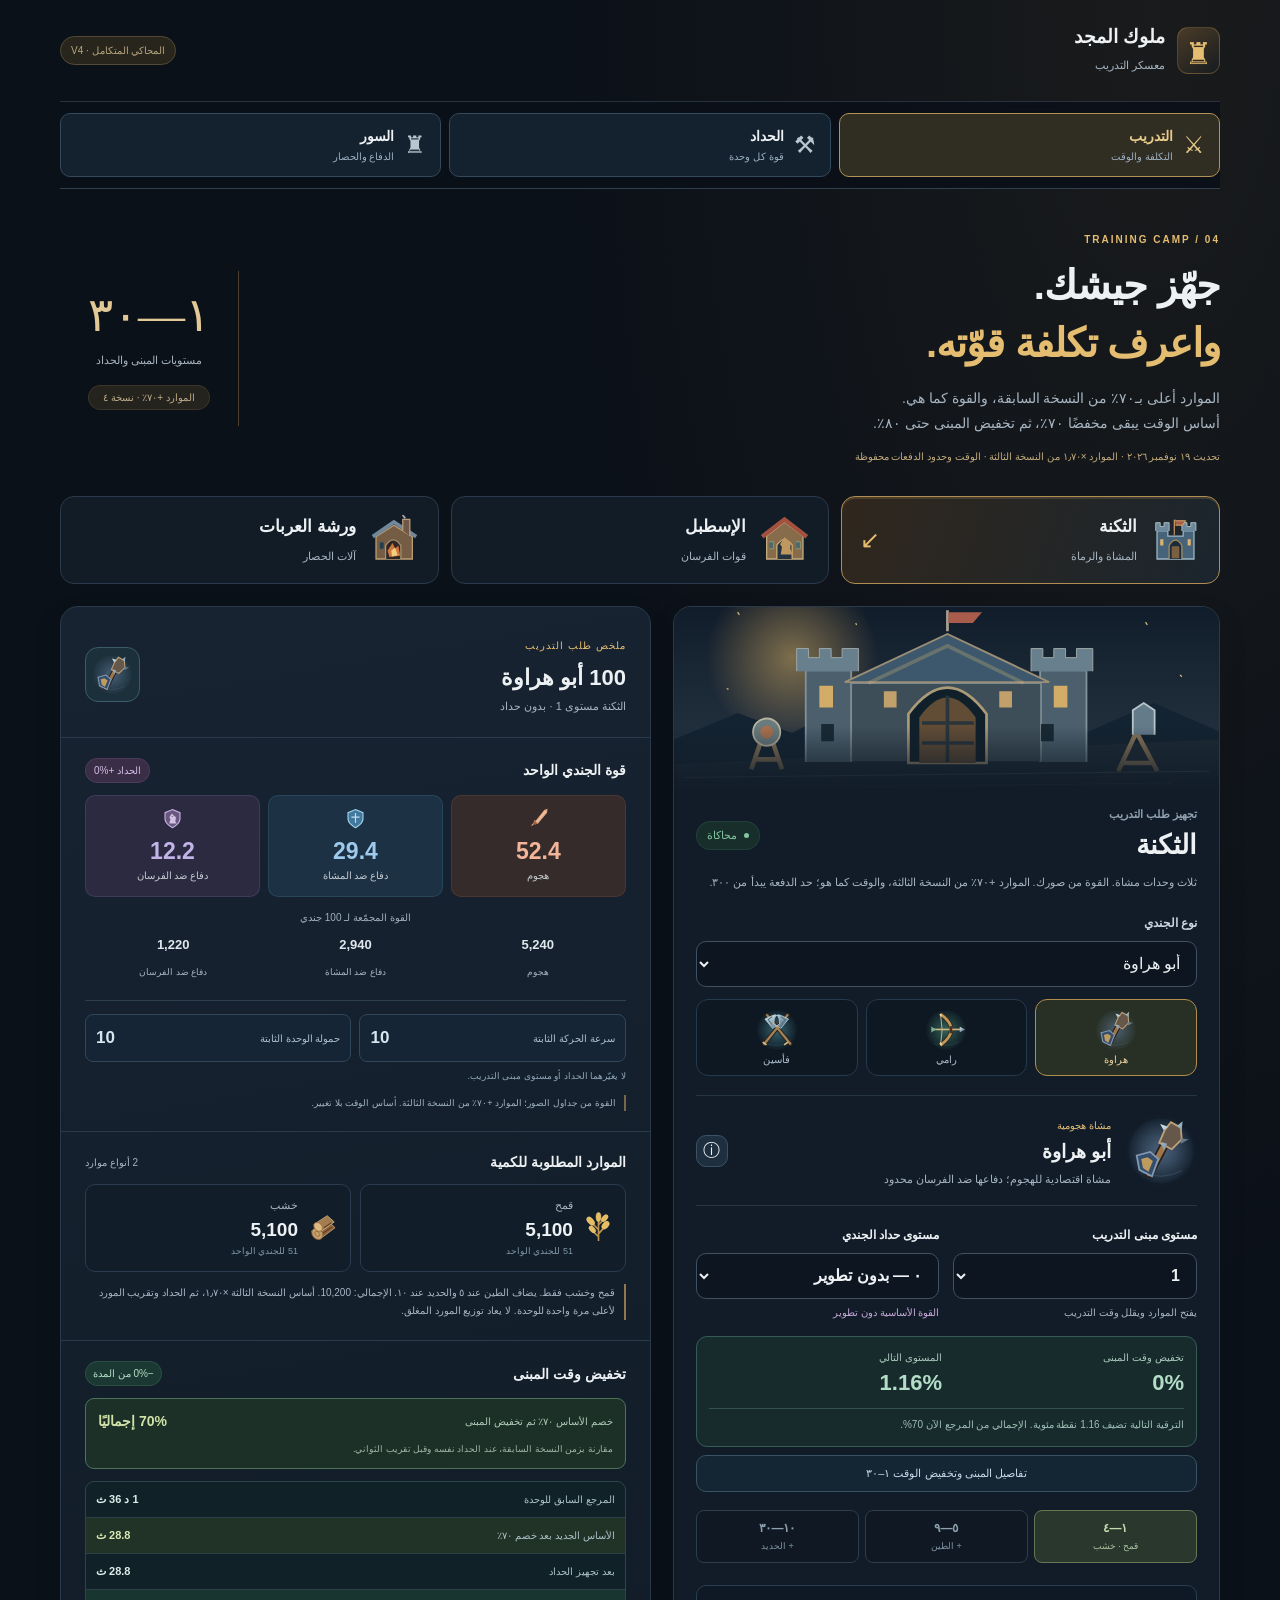
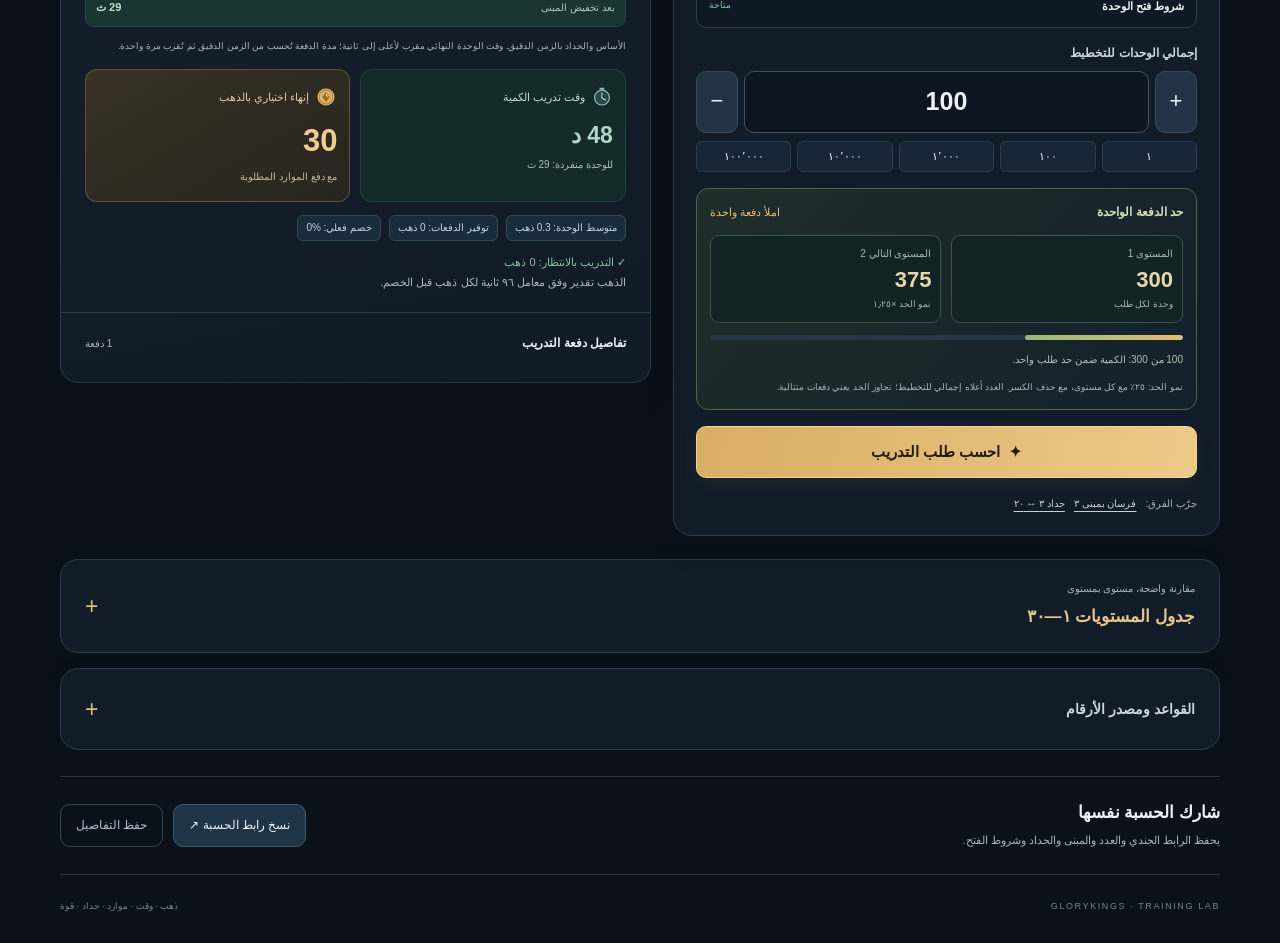
==== commit c823dd3b: "Raise current training resources 70% and integrate forge and wall views Increase the precise resourc" ====
--- a/battle-simulator/training.html
+++ b/battle-simulator/training.html
@@ -6,13 +6,14 @@
 <meta name="theme-color" content="#0b1119">
 <meta name="description" content="محاكي تدريب ملوك المجد: الثكنة والإسطبل وورشة العربات، القوة والحداد والموارد والذهب والوقت والسعة من مستوى 1 إلى 30.">
 <meta http-equiv="Content-Security-Policy" content="default-src 'self'; script-src 'self'; style-src 'self' 'unsafe-inline'; img-src 'self' data:; connect-src 'none'; object-src 'none'; base-uri 'none'; form-action 'none'">
-<title>ملوك المجد | محاكي التدريب</title>
-<link rel="stylesheet" href="training.css?v=20261119.t3">
+<title>ملوك المجد | التدريب والحداد والسور</title>
+<link rel="stylesheet" href="training.css?v=20261119.t4">
 </head>
 <body>
-<header class="topbar wrap"><a class="brand" href="./" aria-label="ملوك المجد، محاكي التدريب"><span class="brand-mark" aria-hidden="true">♜</span><span><b>ملوك المجد</b><small>معسكر التدريب</small></span></a><a class="battle-link" href="https://glorykings-battle-simulator.onrender.com/">محاكي المعارك السابق <span aria-hidden="true">↗</span></a></header>
+<header class="topbar wrap"><a class="brand" href="./" aria-label="ملوك المجد، محاكي التدريب"><span class="brand-mark" aria-hidden="true">♜</span><span><b>ملوك المجد</b><small>معسكر التدريب</small></span></a><span class="version-badge">المحاكي المتكامل · V4</span></header>
 <main class="wrap">
-<section class="intro"><div><p class="eyebrow">TRAINING CAMP / 03</p><h1>جهّز جيشك.<br><span>واعرف تكلفة قوّته.</span></h1><p class="intro-copy">قوة الجنود ثابتة، وأسعار الموارد وأساس الوقت أقل بـ٧٠٪.<br>تخفيض المبنى يستمر حتى ٨٠٪ إضافية من الوقت الجديد.</p><p class="release-note">تحديث ١٩ نوفمبر ٢٠٢٦ · خصم الأساس ٧٠٪ · حدود دفعات التدريب من الصور الجديدة</p></div><div class="intro-seal"><span>١—٣٠</span><small>مستويات المبنى والحداد</small><b class="proposal-badge">خصم الأساس ٧٠٪ · نسخة ٣</b></div></section>
+<nav class="simulator-nav" aria-label="أقسام المحاكي"><button id="openTraining" type="button" class="active" aria-pressed="true"><span aria-hidden="true">⚔</span><b>التدريب</b><small>التكلفة والوقت</small></button><button id="openForge" type="button" aria-pressed="false"><span aria-hidden="true">⚒</span><b>الحداد</b><small>قوة كل وحدة</small></button><button id="openWall" type="button" aria-pressed="false"><span aria-hidden="true">♜</span><b>السور</b><small>الدفاع والحصار</small></button></nav>
+<section class="intro"><div><p class="eyebrow">TRAINING CAMP / 04</p><h1>جهّز جيشك.<br><span>واعرف تكلفة قوّته.</span></h1><p class="intro-copy">الموارد أعلى بـ٧٠٪ من النسخة السابقة، والقوة كما هي.<br>أساس الوقت يبقى مخفضًا ٧٠٪، ثم تخفيض المبنى حتى ٨٠٪.</p><p class="release-note">تحديث ١٩ نوفمبر ٢٠٢٦ · الموارد ×١٫٧٠ من النسخة الثالثة · الوقت وحدود الدفعات محفوظة</p></div><div class="intro-seal"><span>١—٣٠</span><small>مستويات المبنى والحداد</small><b class="proposal-badge">الموارد +٧٠٪ · نسخة ٤</b></div></section>
 <nav class="building-tabs" aria-label="مبنى التدريب"><button type="button" class="building-tab active" data-building="barracks" aria-pressed="true"><span class="building-icon" data-building-icon="barracks"></span><span><b>الثكنة</b><small>المشاة والرماة</small></span><span class="tab-arrow" aria-hidden="true">↙</span></button><button type="button" class="building-tab" data-building="stable" aria-pressed="false"><span class="building-icon" data-building-icon="stable"></span><span><b>الإسطبل</b><small>قوات الفرسان</small></span><span class="tab-arrow" aria-hidden="true">↙</span></button><button type="button" class="building-tab" data-building="workshop" aria-pressed="false"><span class="building-icon" data-building-icon="workshop"></span><span><b>ورشة العربات</b><small>آلات الحصار</small></span><span class="tab-arrow" aria-hidden="true">↙</span></button></nav>
 <div class="training-layout">
 <section class="panel setup-panel" aria-labelledby="setupTitle">
@@ -34,12 +35,20 @@
 <section class="panel quote-panel" aria-label="نتيجة حسبة التدريب"><div id="quotePanel" aria-live="polite"></div></section>
 </div>
 <section class="panel levels-panel"><details id="allLevels"><summary><span><small>مقارنة واضحة، مستوى بمستوى</small><b>جدول المستويات ١—٣٠</b></span><span class="summary-plus" aria-hidden="true">+</span></summary><div class="level-content"><div class="level-settings"><label>محور المقارنة<select id="levelsAxis" aria-label="محور مقارنة المستويات"><option value="building">مستوى مبنى التدريب</option><option value="forge">مستوى حداد الجندي</option></select></label><p id="levelsContext"></p></div><p class="mini-note">افتح أي مستوى لتشاهد توزيع الموارد والقوة. العدد والنوع ثابتان للمقارنة.</p><div class="level-legend"><span>المستوى</span><span>الموارد الإجمالية</span><span>الذهب الاختياري</span></div><div id="levelsGrid"></div></div></details></section>
-<section class="panel help-panel"><details><summary><span>القواعد ومصدر الأرقام</span><span class="summary-plus" aria-hidden="true">+</span></summary><div class="help-content"><h3>خصم ٧٠٪ من أساس الوقت والموارد</h3><p>نضرب موارد وأوقات مرجع النسخة السابقة ×٠٫٣٠ أولًا. القوة والحركة والحمولة ومراحل الموارد والحداد لا تتغير. أساس الوقت الجديد يحتفظ بالكسور حتى حساب مدة الدفعة.</p><p>تكلفة المورد للوحدة = تقريب لأعلى لـ(تكلفته المرجعية ×٠٫٣٠ ×معامل الحداد)، ثم نضربها في عدد الوحدات. لا نقرب المورد بعد الخصم وقبل الحداد؛ مثال الحديد لأبي هراوة: ٢٥ ×٠٫٣٠ ×١٫١٨ =٨٫٨٥، فتكون التكلفة ٩ عند حداد ٣.</p><h3>تكلفة الموارد تتراكم عند فتحها</h3><p>مبنى ١–٤: قمح وخشب. مبنى ٥–٩: يضاف الطين. مبنى ١٠–٣٠: يضاف الحديد. القمح والخشب لا ينقصان عند فتح مورد جديد؛ السعر المحدد لكل منهما مستقل.</p><p>قراءة الأرقام: «١٠٠ قمح وخشب» تعني ١٠٠ قمح و١٠٠ خشب. قاعدة الحديد عند ١٠ مطبقة على الجميع، بما فيها فارس الجمل؛ ذكر الحديد عند فتحه في ٧ يتعارض معها، لذلك تبقى قاعدة الموارد العامة هي المستخدمة.</p><h3>الحداد: بدون تطوير ثم ١–٣٠</h3><p>القوة الموجودة في الصور هي الأساس بدون حداد؛ أوقات الصور أصبحت المرجع قبل خصم ٧٠٪. مستوى ١ يعطي +٥٪، ومستوى ٢ +١٠٪، وحتى +١٥٠٪ عند ٣٠. كل مستوى يزيد تجهيز الموارد ٦٪ وجهد التدريب ٤٪ من الأساس؛ هذان المعاملان من مقترح الموازنة السابق.</p><h3>تخفيض مدة التدريب</h3><p>مستوى المبنى ١ لا يضيف تخفيضًا بعد خصم الأساس ٧٠٪. يرتفع تخفيض المبنى تدريجيًا حتى ٨٠٪ عند ٣٠؛ أي تبقى ٢٠٪ من المدة الجديدة بعد أثر الحداد. بالمقارنة مع مرجع النسخة السابقة وعند الحداد نفسه: يبقى ٦٪ من الوقت، أي تخفيض كلي ٩٤٪. الزيادة في التخفيض تكبر مع كل مستوى. تفاصيل كل مبنى تعرض جدول الثلاثين مستوى والوقت الفعلي.</p><p class="formula-note" dir="ltr">x = (L − 1) / 29 · reduction = 0.80 × (0.40x + 0.60x²)</p><h3>الحركة والحمولة ثابتتان</h3><p>المشاة: سرعة ١٠ وحمولة ١٠. الفرسان: سرعة ٢٠ وحمولة ٢٠. الحصار: سرعة ٣ وحمولة ٣٠. الحداد ومستوى المبنى لا يغيّران هذه القيم. لم يحدد المرجع وحدة قياس السرعة؛ نعرض قيمة اللعبة كما هي.</p><h3>الفتح والمباني</h3><p>فارس العرب يتطلب قصر الأبطال ٣، وفارس الجمل ٧، وسلاح الفرسان ١٠. ورشة العربات تفتح عند قلعة ١٠، وهي قراءة سياقية لمستوى الفتح المذكور. مورد الطلب يتبع مستوى مبنى التدريب نفسه، لا مستوى قصر الأبطال. أسعار المستوى المنخفض للوحدة المتقدمة هي معاينة للتكلفة عند ذلك المبنى.</p><h3>الذهب والدفعات</h3><p>التدريب بالانتظار: صفر ذهب مع دفع الموارد. الإنهاء بالذهب اختياري ويحتفظ بمتطلبات الموارد. التحويل ثابت: ٩٦ ثانية عمل = ذهب واحد قبل الخصم. يقل الذهب بسبب الوقت الجديد فقط؛ لم نغيّر معامل الذهب أو شرائح الخصم. أقل مبلغ للدفعة بعد التقريب ذهب واحد.</p><p>خصم هامشي داخل كل دفعة: أول ١٠٠ بلا خصم، ثم ٢٪ حتى ١٬٠٠٠، و٥٪ حتى ٥٬٠٠٠، و١٠٪ حتى ١٠٬٠٠٠، و١٥٪ حتى ٥٠٬٠٠٠، و٢٠٪ لما بعدها. لا يمتد خصم الشريحة الأخيرة إلى كامل الطلب. التقريب لأعلى مرة لكل دفعة.</p><p>إذا تجاوز العدد حد الدفعة، تُقسم الكمية إلى دفعات متتابعة بطابور فارغ، ولا يعامل الإجمالي كطلب واحد مسموح. حد المستوى ١ من الصور الجديدة: الثكنة ٣٠٠، الإسطبل ١٥٠، الورشة ٧٥؛ الحد = حذف كسر (الأساس ×١٫٢٥^(المستوى−١)). عند ٣٠ تصبح الحدود ١٩٣٬٨٧٠ / ٩٦٬٩٣٥ / ٤٨٬٤٦٧. استخدمنا الصور الجديدة للسعات فقط، وبقي منحنى تخفيض الوقت السابق.</p><h3>المصادر والاقتراحات</h3><p>المشاة والفرسان: قوة الصور مع أسماء ملوك المجد. أوقات وموارد مرجع النسخة الثانية خُفضت ٧٠٪ لجميع الأنواع. رامي الخيل محذوف. الحصار: أصل سعره ووقته من المقترح السابق، ثم طُبق عليه الخصم نفسه؛ قوة اشتباكه محفوظة. منحنى التخفيض وتسعير الذهب مقترحان للموازنة، ويُعرض مصدرهما في التفاصيل.</p><p>هذه نسخة محاكاة للمراجعة، لا تسحب موارد أو ذهبًا ولا تبدأ تدريبًا في حساب اللاعب. بياناتها الجديدة تخص محاكي التدريب؛ تقرير المعارك في الرابط المنفصل يحتفظ بنسخته السابقة.</p></div></details></section>
+<section class="panel help-panel"><details><summary><span>القواعد ومصدر الأرقام</span><span class="summary-plus" aria-hidden="true">+</span></summary><div class="help-content"><h3>الموارد +٧٠٪ من النسخة الثالثة، والوقت ثابت</h3><p>نزيد أساس الموارد الدقيق للنسخة الثالثة ×١٫٧٠ قبل التقريب: مرجع النسخة الثانية ×٠٫٣٠ ×١٫٧٠ = المرجع ×٠٫٥١. الوقت يحتفظ بمعامله ×٠٫٣٠؛ القوة والحركة والحمولة ومراحل الموارد والحداد لا تتغير.</p><p>تكلفة المورد للوحدة = تقريب لأعلى لـ(تكلفته المرجعية ×٠٫٥١ ×معامل الحداد)، ثم نضربها في العدد. لا نزيد التكلفة المقربة سابقًا. مثال أبو هراوة دون حداد: القمح والخشب ٥١ لكل منهما، الطين ٢٥٫٥ ← ٢٦، والحديد ١٢٫٧٥ ← ١٣. عند حداد ٣: الحديد ١٢٫٧٥ ×١٫١٨ =١٥٫٠٤٥ ← ١٦.</p><h3>تكلفة الموارد تتراكم عند فتحها</h3><p>مبنى ١–٤: قمح وخشب. مبنى ٥–٩: يضاف الطين. مبنى ١٠–٣٠: يضاف الحديد. القمح والخشب لا ينقصان عند فتح مورد جديد؛ السعر المحدد لكل منهما مستقل.</p><p>قراءة المرجع: «١٠٠ قمح وخشب» تعني ١٠٠ قمح و١٠٠ خشب في مرجع النسخة الثانية؛ أساس النسخة الحالية ٥١ لكل منهما قبل الحداد. قاعدة الحديد عند ١٠ مطبقة على الجميع، بما فيها فارس الجمل؛ ذكر الحديد عند فتحه في ٧ يتعارض معها، لذلك تبقى قاعدة الموارد العامة هي المستخدمة.</p><h3>الحداد: بدون تطوير ثم ١–٣٠</h3><p>القوة الموجودة في الصور هي الأساس بدون حداد؛ أوقات الصور أصبحت المرجع قبل خصم ٧٠٪. مستوى ١ يعطي +٥٪، ومستوى ٢ +١٠٪، وحتى +١٥٠٪ عند ٣٠. كل مستوى يزيد تجهيز الموارد ٦٪ وجهد التدريب ٤٪ من الأساس؛ هذان المعاملان من مقترح الموازنة السابق.</p><h3>تخفيض مدة التدريب</h3><p>مستوى المبنى ١ لا يضيف تخفيضًا بعد خصم الأساس ٧٠٪. يرتفع تخفيض المبنى تدريجيًا حتى ٨٠٪ عند ٣٠؛ أي تبقى ٢٠٪ من المدة الجديدة بعد أثر الحداد. بالمقارنة مع مرجع النسخة السابقة وعند الحداد نفسه: يبقى ٦٪ من الوقت، أي تخفيض كلي ٩٤٪. الزيادة في التخفيض تكبر مع كل مستوى. تفاصيل كل مبنى تعرض جدول الثلاثين مستوى والوقت الفعلي.</p><p class="formula-note" dir="ltr">x = (L − 1) / 29 · reduction = 0.80 × (0.40x + 0.60x²)</p><h3>الحركة والحمولة ثابتتان</h3><p>المشاة: سرعة ١٠ وحمولة ١٠. الفرسان: سرعة ٢٠ وحمولة ٢٠. الحصار: سرعة ٣ وحمولة ٣٠. الحداد ومستوى المبنى لا يغيّران هذه القيم. لم يحدد المرجع وحدة قياس السرعة؛ نعرض قيمة اللعبة كما هي.</p><h3>الفتح والمباني</h3><p>فارس العرب يتطلب قصر الأبطال ٣، وفارس الجمل ٧، وسلاح الفرسان ١٠. ورشة العربات تفتح عند قلعة ١٠، وهي قراءة سياقية لمستوى الفتح المذكور. مورد الطلب يتبع مستوى مبنى التدريب نفسه، لا مستوى قصر الأبطال. أسعار المستوى المنخفض للوحدة المتقدمة هي معاينة للتكلفة عند ذلك المبنى.</p><h3>الذهب والدفعات</h3><p>التدريب بالانتظار: صفر ذهب مع دفع الموارد. الإنهاء بالذهب اختياري ويحتفظ بمتطلبات الموارد. التحويل ثابت: ٩٦ ثانية عمل = ذهب واحد قبل الخصم. يقل الذهب بسبب الوقت الجديد فقط؛ لم نغيّر معامل الذهب أو شرائح الخصم. أقل مبلغ للدفعة بعد التقريب ذهب واحد.</p><p>خصم هامشي داخل كل دفعة: أول ١٠٠ بلا خصم، ثم ٢٪ حتى ١٬٠٠٠، و٥٪ حتى ٥٬٠٠٠، و١٠٪ حتى ١٠٬٠٠٠، و١٥٪ حتى ٥٠٬٠٠٠، و٢٠٪ لما بعدها. لا يمتد خصم الشريحة الأخيرة إلى كامل الطلب. التقريب لأعلى مرة لكل دفعة.</p><p>إذا تجاوز العدد حد الدفعة، تُقسم الكمية إلى دفعات متتابعة بطابور فارغ، ولا يعامل الإجمالي كطلب واحد مسموح. حد المستوى ١ من الصور الجديدة: الثكنة ٣٠٠، الإسطبل ١٥٠، الورشة ٧٥؛ الحد = حذف كسر (الأساس ×١٫٢٥^(المستوى−١)). عند ٣٠ تصبح الحدود ١٩٣٬٨٧٠ / ٩٦٬٩٣٥ / ٤٨٬٤٦٧. استخدمنا الصور الجديدة للسعات فقط، وبقي منحنى تخفيض الوقت السابق.</p><h3>المصادر والاقتراحات</h3><p>المشاة والفرسان: قوة الصور مع أسماء ملوك المجد. أوقات مرجع النسخة الثانية ×٠٫٣٠، وموارده ×٠٫٥١ لجميع الأنواع. رامي الخيل محذوف. الحصار: أصل سعره ووقته من المقترح السابق، وتطبق عليه المعاملات نفسها؛ قوة اشتباكه محفوظة. منحنى التخفيض وتسعير الذهب مقترحان للموازنة، ويُعرض مصدرهما في التفاصيل.</p><p>هذه نسخة محاكاة للمراجعة، لا تسحب موارد أو ذهبًا ولا تبدأ تدريبًا في حساب اللاعب. التدريب والحداد والسور في هذه الصفحة يستخدمون قائمة الجنود الثمانية نفسها. حساب السور مشروط بنتيجة المعركة والآلات الناجية التي تدخلها؛ لا يولّد نتيجة قتال أو تقرير خسائر.</p></div></details></section>
 <section class="share-panel"><div><h2>شارك الحسبة نفسها</h2><p>يحفظ الرابط الجندي والعدد والمبنى والحداد وشروط الفتح.</p></div><div class="share-actions"><button id="shareTraining" type="button" class="secondary-btn">نسخ رابط الحسبة ↗</button><button id="downloadQuote" type="button" class="quiet-btn">حفظ التفاصيل</button></div><input id="shareOutput" type="text" readonly aria-label="رابط مشاركة حسبة التدريب" hidden></section>
 </main>
 <footer class="wrap footer"><span>GLORYKINGS · TRAINING LAB</span><span>ذهب · وقت · موارد · حداد · قوة</span></footer>
 <dialog id="unitDialog" aria-labelledby="unitDialogTitle"><div class="dialog-head"><div><small>بطاقة القوة</small><h2 id="unitDialogTitle"></h2></div><button class="round-btn" data-close="unitDialog" aria-label="إغلاق تفاصيل الجندي">×</button></div><div id="unitDialogContent"></div></dialog>
 <dialog id="buildingDialog" aria-labelledby="buildingDialogTitle"><div class="dialog-head"><div><small>تفاصيل مبنى التدريب</small><h2 id="buildingDialogTitle"></h2></div><button class="round-btn" data-close="buildingDialog" aria-label="إغلاق تفاصيل المبنى">×</button></div><div id="buildingDialogContent"></div></dialog>
+<dialog id="forgeDialog" aria-labelledby="forgeDialogTitle"><div class="dialog-head"><div><small>منظومة الحداد</small><h2 id="forgeDialogTitle">قوة الجندي وتكلفة تجهيزه</h2></div><button class="round-btn" data-close="forgeDialog" aria-label="إغلاق الحداد">×</button></div><div class="level-inputs forge-controls"><label>الجندي<select id="forgeUnitSelect" aria-label="الجندي في الحداد"></select></label><label>مستوى الحداد<select id="forgeDetailLevel" aria-label="مستوى الحداد في التفاصيل"></select></label></div><div id="forgeDialogContent"></div><button id="applyForge" class="primary-btn" type="button">طبّق على حسبة التدريب</button><button id="shareForge" class="secondary-btn modal-share-btn" type="button">نسخ رابط الحداد</button><input id="forgeShareOutput" class="modal-share-output" type="text" readonly aria-label="رابط مشاركة الحداد" hidden></dialog>
+<dialog id="wallDialog" aria-labelledby="wallDialogTitle"><div class="dialog-head"><div><small>الدفاع والحصار</small><h2 id="wallDialogTitle">محاكي السور</h2></div><button class="round-btn" data-close="wallDialog" aria-label="إغلاق السور">×</button></div>
+<p class="wall-conditional-note">أدخل نتيجة المعركة والآلات الناجية. هذا القسم يحسب أثر السور وضرره وفق مدخلاتك؛ لا يحاكي القتال ولا يحدد الفائز أو خسائر الجنود.</p>
+<div class="level-inputs"><label>مستوى السور<select id="wallLevel" aria-label="مستوى السور"></select></label><label>المتانة الحالية<input id="wallHp" type="text" inputmode="numeric" value="10000" aria-label="متانة السور الحالية"><small id="wallHpLimit"></small></label></div>
+<h3 class="dialog-section-title">القوة المدافعة داخل القلعة</h3><label class="field-label" for="wallDefenderUnit">الجندي المدافع</label><select id="wallDefenderUnit" aria-label="الجندي المدافع في السور"></select><div class="level-inputs"><label>عدد المدافعين<input id="wallDefenderCount" type="text" inputmode="numeric" value="100" aria-label="عدد المدافعين في السور"></label><label>حداد المدافع<select id="wallDefenderForge" aria-label="حداد المدافع في السور"></select></label></div><button id="useTrainingDefender" class="building-detail-btn" type="button">استخدم الجندي والعدد والحداد من التدريب</button>
+<details class="wall-options" id="wallSiegeOptions"><summary>آلات الحصار ونتيجة المعركة</summary><div class="wall-options-body"><p class="mini-note">الأكباش الواصلة تخفّض مكافأة السور أثناء الاشتباك. الضرر المباشر يعتمد على الفوز والآلات الناجية.</p><label class="wall-checkbox"><input id="wallAttackerWon" type="checkbox">المهاجم فاز بالمعركة وفق النتيجة التي أدخلها</label><div class="level-inputs"><label>الأكباش الواصلة<input id="wallArrivingRams" type="text" inputmode="numeric" value="0" aria-label="الأكباش الواصلة"></label><label>حداد الأكباش<select id="wallRamForge" aria-label="حداد أكباش الحصار"></select></label></div><div class="level-inputs"><label>الأكباش الناجية<input id="wallSurvivingRams" type="text" inputmode="numeric" value="0" aria-label="الأكباش الناجية"></label><label>المقاليع الناجية<input id="wallSurvivingCatapults" type="text" inputmode="numeric" value="0" aria-label="المقاليع الناجية"></label></div><label class="field-label" for="wallCatapultForge">حداد المقاليع</label><select id="wallCatapultForge" aria-label="حداد المقاليع"></select></div></details>
+<details class="wall-options" id="wallDamageBudget"><summary>ضرر الهجمات السابقة ضمن حدود الحماية</summary><div class="wall-options-body"><p class="mini-note">أدخل الضرر السابق الذي استهلك حد الدقيقة وحد الساعة. اتركهما صفرًا عند اختبار هجمة منفردة دون ضرر سابق. ضرر الدقيقة جزء من ضرر الساعة، لذلك يجب ألا يتجاوزه.</p><div class="level-inputs"><label>ضرر مباشر خلال ٦٠ ثانية<input id="wallUsedDirect" type="text" inputmode="numeric" value="0" aria-label="ضرر سابق خلال ستين ثانية"></label><label>ضرر خلال الساعة<input id="wallUsedHour" type="text" inputmode="numeric" value="0" aria-label="ضرر سابق خلال الساعة"></label></div></div></details>
+<button id="calculateWall" class="primary-btn" type="button">احسب الدفاع وضرر السور</button><p id="wallError" class="error" role="alert" hidden></p><div id="wallResult" aria-live="polite"></div><button id="shareWall" class="secondary-btn modal-share-btn" type="button">نسخ رابط حسبة السور</button><button id="downloadWall" class="quiet-btn modal-share-btn" type="button">حفظ تفاصيل السور</button><input id="wallShareOutput" class="modal-share-output" type="text" readonly aria-label="رابط مشاركة السور" hidden></dialog>
 <div id="toast" role="status" hidden></div><noscript>يلزم تفعيل JavaScript لتشغيل محاكي التدريب.</noscript>
-<script type="module" src="training-ui.mjs?v=20261119.t3"></script>
+<script type="module" src="training-ui.mjs?v=20261119.t4"></script>
 </body></html>
--- a/battle-simulator/training.css
+++ b/battle-simulator/training.css
@@ -3,3 +3,8 @@
 .release-note{margin-top:12px;font-size:10px;color:#c3ab7d;max-width:580px;line-height:1.9}.art-button{padding:0;cursor:pointer;background-color:transparent;border:0}.art-button:hover{filter:brightness(1.15)}.quote-number.art-button{border:1px solid #3b5c67;background:#1c303b}.building-time-summary{display:grid;grid-template-columns:repeat(2,minmax(0,1fr));gap:9px;background:#172b2c;border:1px solid #365c54;border-radius:11px;padding:12px;margin-top:15px}.building-time-summary small{display:block;font-size:10px;color:#aac8bc}.building-time-summary b{display:block;color:#b4ddc7;font-size:22px;direction:ltr;text-align:right;line-height:1.5}.building-time-summary p{grid-column:1/-1;font-size:10px;color:#9fbfb5;padding-top:7px;border-top:1px solid #32524b}.building-detail-btn{width:100%;margin-top:8px;border:1px solid #3a5364;background:#142533;color:#c4dbe8;font-size:11px;padding:8px}.unlock-options,.capacity-options{border:1px solid #2a3e4e;background:#0e1925;border-radius:10px;margin:15px 0;padding-bottom:0;overflow:hidden}.unlock-options>summary,.capacity-options>summary{padding:11px 12px;font-size:11px}.unlock-options>summary span,.capacity-options>summary span{font-size:9px;font-weight:normal;color:#9cb0bf}.unlock-options>summary .available-label{color:#8bc9a7}.unlock-options>summary .locked-label{color:#e2b47c}.unlock-options-body{padding:0 12px 14px}.unlock-options .level-inputs{gap:8px;margin-bottom:11px}.unlock-options .level-inputs label{font-size:10px}.unlock-requirement{display:flex;justify-content:space-between;gap:9px;font-size:11px;margin-top:8px;padding-top:8px;border-top:1px solid #273a48}.unlock-requirement.met{color:#9aceb0}.unlock-requirement.unmet{color:#e7b484}.capacity-options .capacity-summary{padding:0 12px;margin:0 0 10px}.capacity-options>.text-btn{margin:0 12px 8px}.capacity-options>.mini-note{padding:0 12px 12px;font-size:10px}.capacity-options[open]{padding-bottom:3px}.availability-notice{margin:16px 20px 0;padding:11px 13px;background:#332b22;border:1px solid #87633e;border-radius:10px;color:#edc68f;font-size:12px}.availability-notice p{font-size:10px;margin-top:4px;color:#d4b492}.fixed-traits{display:grid;grid-template-columns:repeat(2,minmax(0,1fr));gap:8px;border-top:1px solid #2e4050;padding-top:13px;margin-top:17px}.fixed-traits>div{display:flex;align-items:center;justify-content:space-between;gap:7px;min-width:0;padding:8px 10px;border:1px solid #30465a;background:#152536;border-radius:8px}.fixed-traits span{font-size:10px;color:#adbfcd;line-height:1.5}.fixed-traits b{font-size:17px;color:#d8e5ef}.fixed-note{font-size:9px;color:#91a9ba;margin-top:7px}.source-note{font-size:9px;color:#a2b2c0;margin-top:10px;border-inline-start:2px solid #776648;padding-inline-start:8px;line-height:1.8}.reduction-chip{font-size:10px;color:#b5dec7;background:#1b3932;border:1px solid #467d6555;padding:3px 7px;border-radius:15px;white-space:nowrap}.time-breakdown{display:grid;gap:0;margin-bottom:11px;border:1px solid #2c454b;border-radius:9px;overflow:hidden;background:#102128}.time-breakdown>div{display:flex;align-items:center;justify-content:space-between;gap:10px;padding:8px 10px;border-bottom:1px solid #2b4047}.time-breakdown>div:last-child{border-bottom:0}.time-breakdown span{font-size:10px;color:#adc1ca}.time-breakdown b{font-size:11px;color:#deeceb;font-variant-numeric:tabular-nums}.time-breakdown .time-final{background:#19352f}.time-breakdown .time-final b{color:#b8e4c9}.time-breakdown+.mini-note{font-size:9px;margin-bottom:13px}.batch-details>summary{font-size:12px;padding:0 0 8px}.batch-details>summary small{font-size:10px;margin:0}.batch-details .batch-list{margin-top:9px}.batch-details>.mini-note{margin-top:10px;font-size:10px}.formula-note{font-family:Arial,sans-serif;font-size:11px!important;overflow-wrap:anywhere;word-break:normal;text-align:left;background:#0d1925;padding:9px;border:1px solid #2b4051;border-radius:7px}.unlock-badge{font-size:11px;color:#d7bb84;text-align:center;padding:8px;background:#29271f;border:1px solid #594e35;border-radius:8px}.building-modal-art{width:72px;margin:auto}.building-level-head,.building-time-row{display:grid;grid-template-columns:.6fr 1fr 1.1fr;text-align:center;gap:6px;align-items:center}.building-level-head{color:#9bb2c1;font-size:10px;padding:14px 5px 8px}.building-time-row{border:1px solid #293f52;border-radius:8px;padding:9px 5px;margin-bottom:5px;background:#0d1b29;font-size:11px}.building-time-row.current{background:#293125;border-color:#7f8350}.building-time-row strong{display:block;color:#a7d5bd;font-size:13px}.building-time-row small{display:block;color:#8199a8;font-size:9px}.building-time-row>b:first-child{color:#e4c687}.building-time-row>b:last-child{font-size:11px;color:#d1dfe7}#buildingDialog .dialog-explain{margin:12px 0}#buildingDialog{width:min(540px,calc(100% - 24px))}.quote-panel .cost-highlight{margin-top:15px}.quote-section .mini-note{overflow-wrap:anywhere}.building-time-summary+.building-detail-btn{font-size:11px}.unit-roster .unit-choice{min-width:0}.unit-choice span{white-space:normal;line-height:1.55}.row-power{flex-wrap:wrap}.row-power>span{flex:1;min-width:75px}.level-row-body .fixed-note{margin-top:10px}.building-note{line-height:1.9}@media(max-width:620px){.release-note{font-size:10px;margin-top:10px}.fixed-traits>div{padding:8px 7px}.fixed-traits span{font-size:9px}.building-time-summary b{font-size:20px}.subheading h3{font-size:13px}.reduction-chip{font-size:9px}.intro h1{font-size:31px}.batch-details>summary{font-size:11px}.time-breakdown span,.time-breakdown b{font-size:10px}.battle-link{max-width:100px;text-align:left;line-height:1.5}.quote-heading h2{font-size:20px}}@media(max-width:350px){.fixed-traits{gap:6px}.fixed-traits>div{padding:7px 5px;gap:4px}.fixed-traits span{font-size:8px}.fixed-traits b{font-size:15px}.building-time-summary{padding:10px;gap:7px}.building-time-summary small{font-size:9px}.building-detail-btn{font-size:10px}.building-time-row>b:last-child{font-size:10px}.reduction-chip{font-size:8px}.subheading{gap:7px}.time-breakdown>div{padding:8px}.time-breakdown span{font-size:9px}.time-breakdown b{font-size:10px}.dialog-head h2{font-size:19px}.availability-notice{margin-inline:15px}.release-note{font-size:9px}}@media print{.building-time-summary,.fixed-traits>div,.time-breakdown,.time-breakdown .time-final{background:#fafafa;color:#111;border-color:#ccc}.building-time-summary b,.fixed-traits b,.time-breakdown b{color:#111}.release-note,.building-detail-btn,.capacity-options,.unlock-options{display:none}}
 /* V3: lower base costs and explicit per-request limits. */
 .capacity-box{border:1px solid #526347;background:linear-gradient(130deg,#1e2e29,#13212b);border-radius:12px;padding:13px;margin:16px 0}.capacity-box-heading{display:flex;justify-content:space-between;align-items:center;gap:10px;margin-bottom:12px}.capacity-box-heading>b{font-size:12px;color:#d6dcb9}.capacity-box .capacity-summary{margin:0 0 10px}.capacity-values{display:grid;grid-template-columns:repeat(2,minmax(0,1fr));gap:10px;margin-bottom:12px}.capacity-values>div{border:1px solid #3c544c;border-radius:9px;background:#122325;padding:9px}.capacity-values span,.capacity-values small{display:block;font-size:10px;color:#a4b9b0}.capacity-values b{display:block;font-size:22px;color:#e7d6a8;direction:ltr;text-align:right;line-height:1.6;font-variant-numeric:tabular-nums;overflow-wrap:anywhere}.capacity-values small{font-size:9px}.capacity-box>.mini-note{font-size:9px}.batch-plan-notice{font-size:10px;color:#acc5b6;margin-top:10px;line-height:1.9}.batch-plan-notice.multi{padding:9px 10px;border:1px solid #8a6941;border-radius:8px;background:#352c21;color:#eac898}.combined-reduction{display:flex;align-items:center;justify-content:space-between;gap:8px;flex-wrap:wrap;padding:10px 12px;border:1px solid #4c7257;border-radius:9px;background:#1c3028;margin-bottom:12px}.combined-reduction span{font-size:10px;color:#b0cbb7}.combined-reduction b{font-size:14px;color:#d1e2a8}.combined-reduction small{width:100%;font-size:9px;color:#a4b5a6}.time-breakdown .time-base-cut{background:#213226}.time-base-cut b{color:#d9e9b6}.modal-capacity{display:grid;grid-template-columns:1fr 1fr;align-items:center;gap:8px;padding:12px;background:#202b25;border:1px solid #4a6049;border-radius:9px;margin:12px 0 8px;font-size:11px;color:#b7c4ad}.modal-capacity b{text-align:left;color:#e6d3a2;font-size:16px}.modal-capacity+.mini-note{margin-bottom:13px}.building-level-head,.building-time-row{grid-template-columns:.55fr 1.1fr 1.15fr 1.05fr}.building-time-row>[data-capacity]{font-size:11px;color:#e1d2b5;direction:ltr}.resource-reference{table-layout:fixed}.resource-reference th{font-size:9px;overflow-wrap:anywhere}.resource-reference td{font-size:11px}.resource-reference th,.resource-reference td{padding:9px 3px}.resource-reference th:first-child,.resource-reference td:first-child{text-align:right}.row-facts{grid-template-columns:repeat(2,minmax(0,1fr))}@media(min-width:900px){.row-facts{grid-template-columns:repeat(3,minmax(0,1fr))}}@media(max-width:350px){.capacity-box{padding:10px}.capacity-box-heading>b{font-size:11px}.capacity-box-heading .text-btn{font-size:10px}.capacity-values{gap:7px}.capacity-values>div{padding:7px}.capacity-values b{font-size:20px}.capacity-values span{font-size:9px}.combined-reduction{padding:9px}.combined-reduction span{font-size:9px}.combined-reduction b{font-size:12px}.building-level-head,.building-time-row{gap:4px;grid-template-columns:.5fr 1.1fr 1fr 1fr}.building-level-head{font-size:9px}.building-time-row{font-size:10px}.building-time-row strong{font-size:11px}.building-time-row small{font-size:8px}.building-time-row>[data-capacity],.building-time-row>[data-seconds]{font-size:9px}.resource-reference td{font-size:10px}}@media print{.combined-reduction,.time-breakdown .time-base-cut,.modal-capacity,.capacity-box,.capacity-values>div{background:#fafafa;color:#111;border-color:#ccc}.combined-reduction b,.capacity-values b,.modal-capacity b{color:#111}}
+
+/* V4: explicit training, forge and wall navigation on the same page. */
+.simulator-nav{display:grid;grid-template-columns:repeat(3,minmax(0,1fr));gap:8px;position:sticky;top:0;z-index:5;padding:11px 0;background:#0b1119ed;backdrop-filter:blur(12px);border-bottom:1px solid #31404d}.simulator-nav button{display:grid;grid-template-columns:auto 1fr;column-gap:10px;align-items:center;text-align:right;min-width:0;padding:10px 14px;background:#14212e;border:1px solid #35495c}.simulator-nav button>span{grid-row:1/3;font-size:24px;color:#b9c6cf}.simulator-nav b{font-size:14px}.simulator-nav small{font-size:10px;color:#9db0c0}.simulator-nav button.active{border-color:#b39256;background:#302d23}.simulator-nav button.active>span,.simulator-nav button.active b{color:#e8ca8b}.forge-controls{margin-bottom:18px}.forge-unit-summary{display:flex;align-items:center;gap:16px;margin:16px 0}.forge-art{width:80px;flex-shrink:0}.forge-unit-summary h3{font-size:21px}.forge-unit-summary p{color:#a8bac8;font-size:12px;margin:4px 0 8px}.forge-stat-table{table-layout:fixed}.forge-stat-table th{font-size:9px}.forge-stat-table td{font-size:11px;overflow-wrap:anywhere;padding-inline:3px}.forge-stat-table [data-forge-stat]{color:#e5cb95;background:#332d2055}.forge-factors{display:grid;grid-template-columns:repeat(3,minmax(0,1fr));gap:7px}.forge-factors>div{min-width:0;background:#1c2737;border:1px solid #3c4a62;border-radius:9px;padding:9px;text-align:center}.forge-factors span{display:block;font-size:10px;color:#b6c3d5}.forge-factors b{display:block;color:#d2bcec;font-size:18px;direction:ltr}.forge-factors small{display:block;font-size:8px;line-height:1.8;color:#8d9eb2}.forge-training-result{display:grid;grid-template-columns:repeat(2,minmax(0,1fr));gap:10px;margin:14px 0}.forge-training-result>span{font-size:10px;color:#afc6bf;background:#152f2b;border:1px solid #3d5a50;border-radius:9px;padding:11px}.forge-training-result strong{display:block;color:#dce8c2;font-size:18px}.forge-resource-details{border:1px solid #314759;background:#101c29;border-radius:9px;margin-top:15px;padding-inline:10px}.forge-resource-details>summary{padding:12px 0;font-size:11px}.forge-resource-details>.time-breakdown{margin-top:12px}#forgeDialog{width:min(560px,calc(100% - 24px))}#forgeDialog>.primary-btn{margin-top:18px}@media(max-width:620px){.simulator-nav{gap:6px}.simulator-nav button{padding:9px 7px;column-gap:6px}.simulator-nav button>span{font-size:21px}.simulator-nav b{font-size:13px}.simulator-nav small{font-size:9px}.forge-factors{gap:5px}.forge-factors>div{padding:8px 4px}.forge-factors span{font-size:9px}.forge-factors small{font-size:8px}.forge-controls label{font-size:11px}}@media(max-width:350px){.simulator-nav button{display:block;text-align:center;padding:7px 2px}.simulator-nav button>span{display:none}.simulator-nav b,.simulator-nav small{display:block}.simulator-nav small{font-size:8px}.forge-stat-table td{font-size:10px}.forge-stat-table th{font-size:8px}.forge-unit-summary{gap:10px}.forge-art{width:64px}.forge-unit-summary h3{font-size:18px}.forge-factors span{font-size:8px}.forge-factors b{font-size:16px}.forge-factors small{font-size:7px}}@media print{.simulator-nav{display:none}}
+
+.version-badge{color:#b6a57f;border:1px solid #544a35;background:#28251d;padding:5px 10px;border-radius:20px;font-size:10px;white-space:nowrap}.modal-share-btn{width:100%;margin-top:10px}.modal-share-output{width:100%;margin-top:9px;direction:ltr;font-size:11px}#wallDialog{width:min(620px,calc(100% - 24px))}.wall-conditional-note{background:#302a20;border:1px solid #766043;border-radius:10px;padding:12px;color:#e8ca98;font-size:11px;line-height:1.9;margin-bottom:17px}.wall-options{border:1px solid #344b5f;border-radius:10px;background:#111f2d;margin-top:13px}.wall-options>summary{padding:13px 12px;font-size:11px;color:#c8d9e5}.wall-options-body{padding:0 12px 13px}.wall-options-body>.mini-note{margin-bottom:12px}.wall-checkbox{display:flex;align-items:center;gap:9px;color:#d9c095;font-size:11px;margin-bottom:12px;cursor:pointer}.wall-checkbox>input{accent-color:#c3a16a;width:19px;min-height:19px;flex-shrink:0;margin:0}#wallDialog .level-inputs{margin-bottom:13px}#wallDialog .level-inputs input{width:100%;min-width:0}#wallDialog>.primary-btn{margin-top:16px}.wall-heading{display:flex;align-items:center;gap:15px;border-top:1px solid #344959;padding-top:21px;margin-top:23px}.wall-art{width:72px;flex-shrink:0}.wall-heading small{font-size:10px;color:#e1bc78}.wall-heading h3{font-size:23px}.wall-heading p{font-size:11px;color:#a7bac9}.wall-main-metrics{display:grid;grid-template-columns:repeat(2,minmax(0,1fr));gap:10px;margin:16px 0 11px}.wall-main-metrics>div{background:#1b312f;border:1px solid #426158;border-radius:10px;padding:12px;min-width:0}.wall-main-metrics span{display:block;color:#abc9bd;font-size:10px}.wall-main-metrics b{display:block;color:#d4e5c4;font-size:23px;direction:ltr;text-align:right;overflow-wrap:anywhere}.wall-main-metrics b small{font-size:11px;color:#9ab4a7}.wall-main-metrics>div>small{display:block;font-size:9px;color:#90b3a2}.wall-integrity-track{height:5px;background:#112523;border-radius:4px;overflow:hidden;margin-top:9px}.wall-integrity-track>i{display:block;background:#91bb7f;height:100%}.wall-bonus-chain{display:grid;grid-template-columns:repeat(2,minmax(0,1fr));gap:6px;margin-bottom:12px}.wall-bonus-chain>span{border:1px solid #33495a;border-radius:8px;background:#132230;padding:8px;font-size:9px;color:#a8bbc9}.wall-bonus-chain b{display:block;color:#ccdbc5;font-size:15px;direction:ltr;text-align:right}.wall-strength-totals{display:grid;grid-template-columns:repeat(3,minmax(0,1fr));gap:7px}.wall-strength-totals>div{min-width:0;background:#203047;border:1px solid #425b75;border-radius:9px;padding:10px 6px;text-align:center}.wall-strength-totals span{font-size:10px;color:#c8daec;display:block}.wall-strength-totals small{font-size:9px;color:#9aafc6;display:block;overflow-wrap:anywhere}.wall-strength-totals b{font-size:18px;color:#e1c995;display:block;direction:ltr;overflow-wrap:anywhere}.wall-result-condition{font-size:11px;color:#a6c3b6;margin-bottom:12px}.wall-damage-grid{display:grid;grid-template-columns:repeat(2,minmax(0,1fr));gap:8px;margin-bottom:13px}.wall-damage-grid>div{background:#1c2834;border:1px solid #354b60;border-radius:9px;padding:10px;min-width:0}.wall-damage-grid span{display:block;font-size:10px;color:#aabccd}.wall-damage-grid b{display:block;font-size:22px;color:#d8e4ed;direction:ltr;text-align:right;overflow-wrap:anywhere}.wall-damage-grid>.damage-emphasis{background:#352921;border-color:#79533b}.wall-damage-grid>.damage-emphasis b{color:#e4b48e}.wall-unit-details .dialog-stats{table-layout:fixed}.wall-unit-details .dialog-stats td{font-size:11px;overflow-wrap:anywhere}@media(max-width:620px){#wallDialog .level-inputs label{font-size:11px}.wall-main-metrics b{font-size:20px}.wall-main-metrics>div{padding:10px}.wall-strength-totals b{font-size:16px}.wall-strength-totals span{font-size:9px}.wall-damage-grid b{font-size:20px}}@media(max-width:350px){.version-badge{font-size:8px;padding:4px 7px}.wall-main-metrics{gap:6px}.wall-main-metrics>div{padding:9px 7px}.wall-main-metrics span,.wall-main-metrics>div>small{font-size:8px}.wall-main-metrics b{font-size:17px}.wall-main-metrics b small{font-size:9px}.wall-strength-totals{gap:5px}.wall-strength-totals>div{padding:8px 4px}.wall-strength-totals b{font-size:13px}.wall-strength-totals span,.wall-strength-totals small{font-size:8px}.wall-bonus-chain>span{font-size:8px}.wall-unit-details .dialog-stats td{font-size:9px}.wall-unit-details .dialog-stats th{font-size:8px}.wall-conditional-note{font-size:10px}.wall-options>summary{font-size:10px}.wall-damage-grid span{font-size:9px}.wall-damage-grid b{font-size:18px}}
